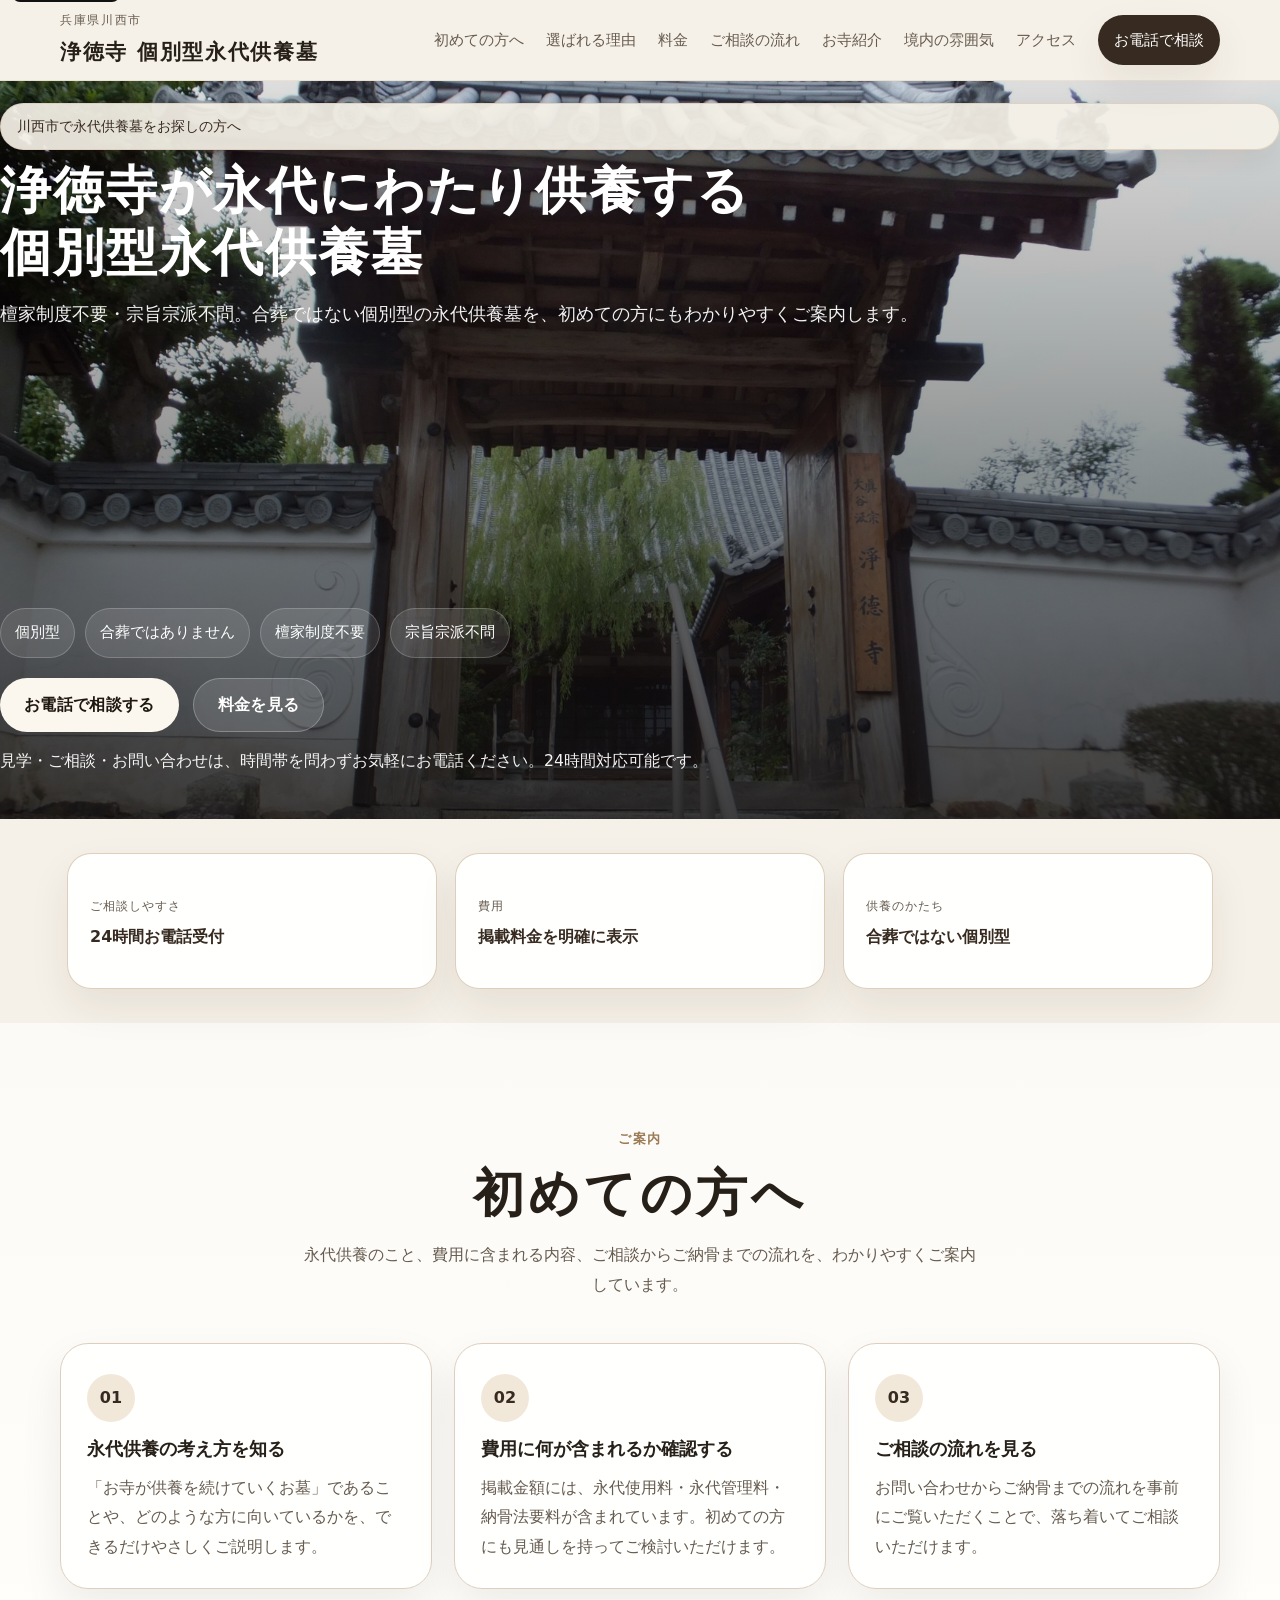
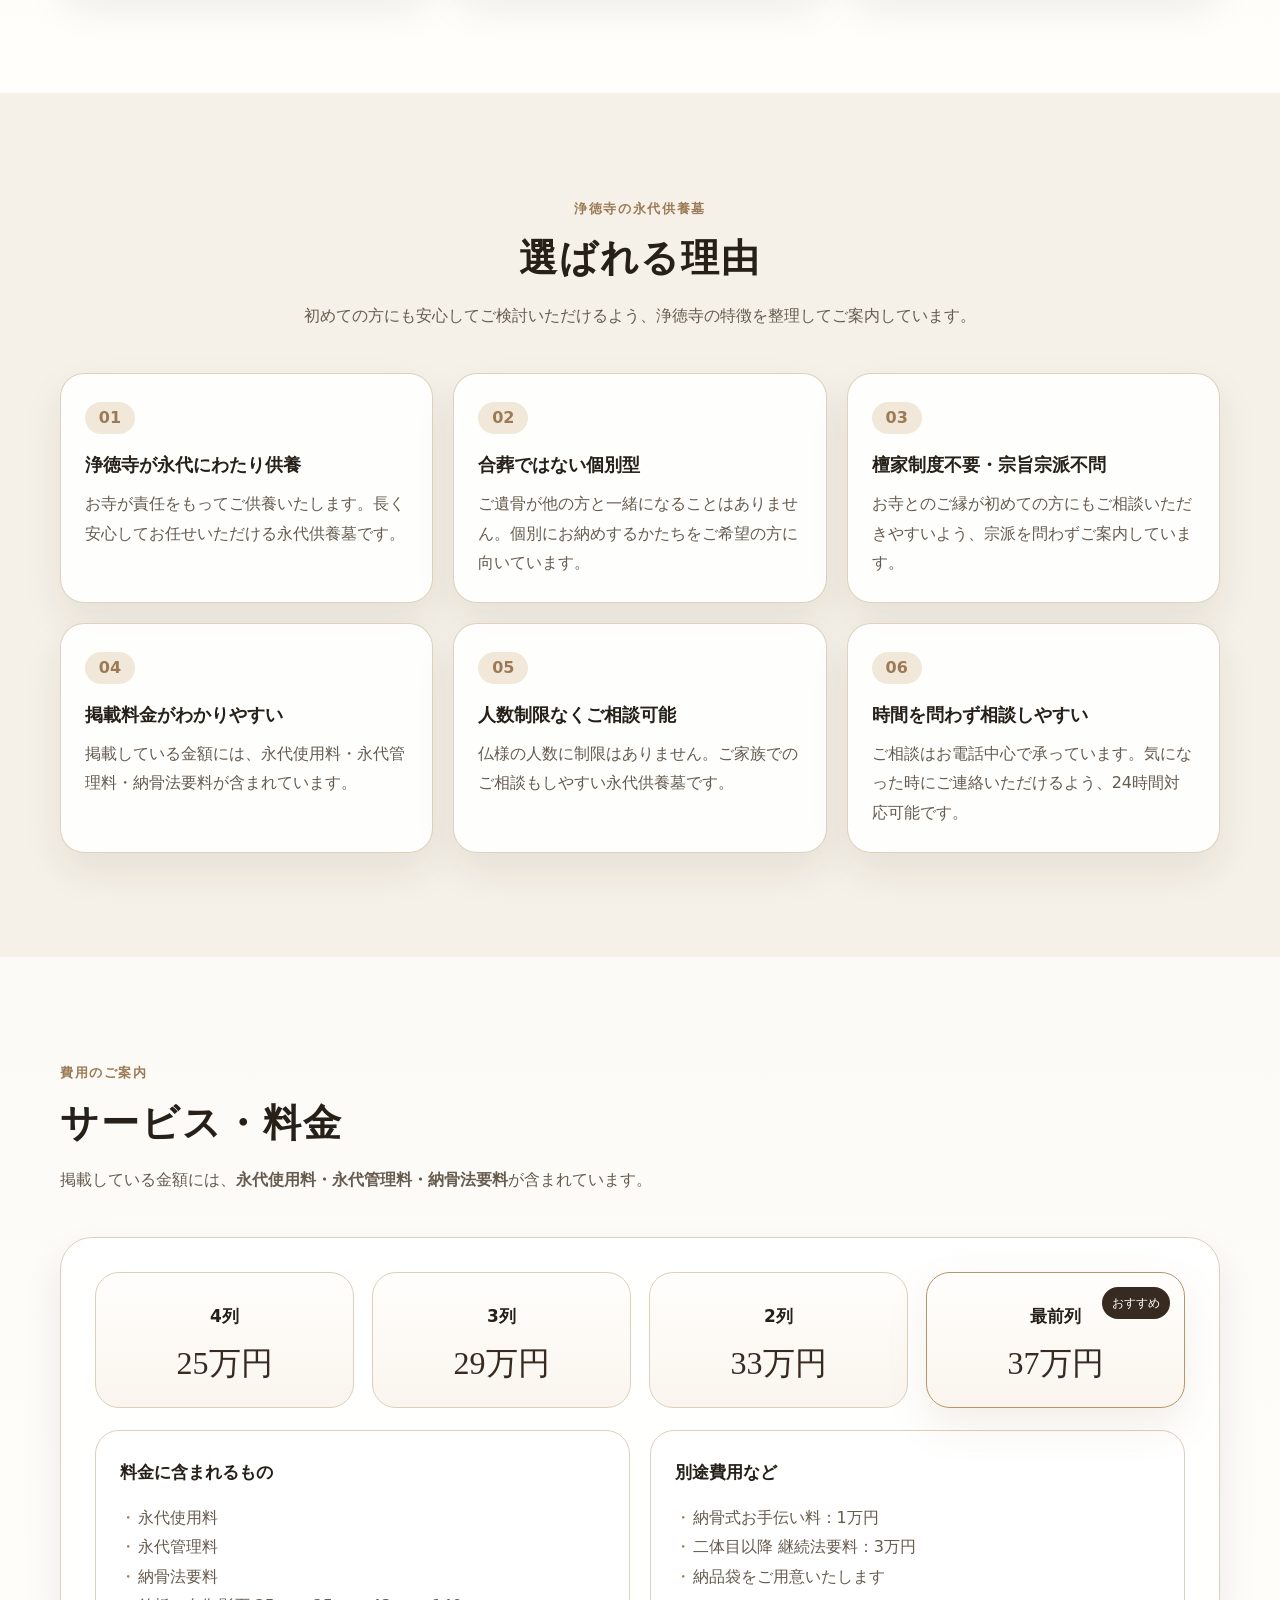
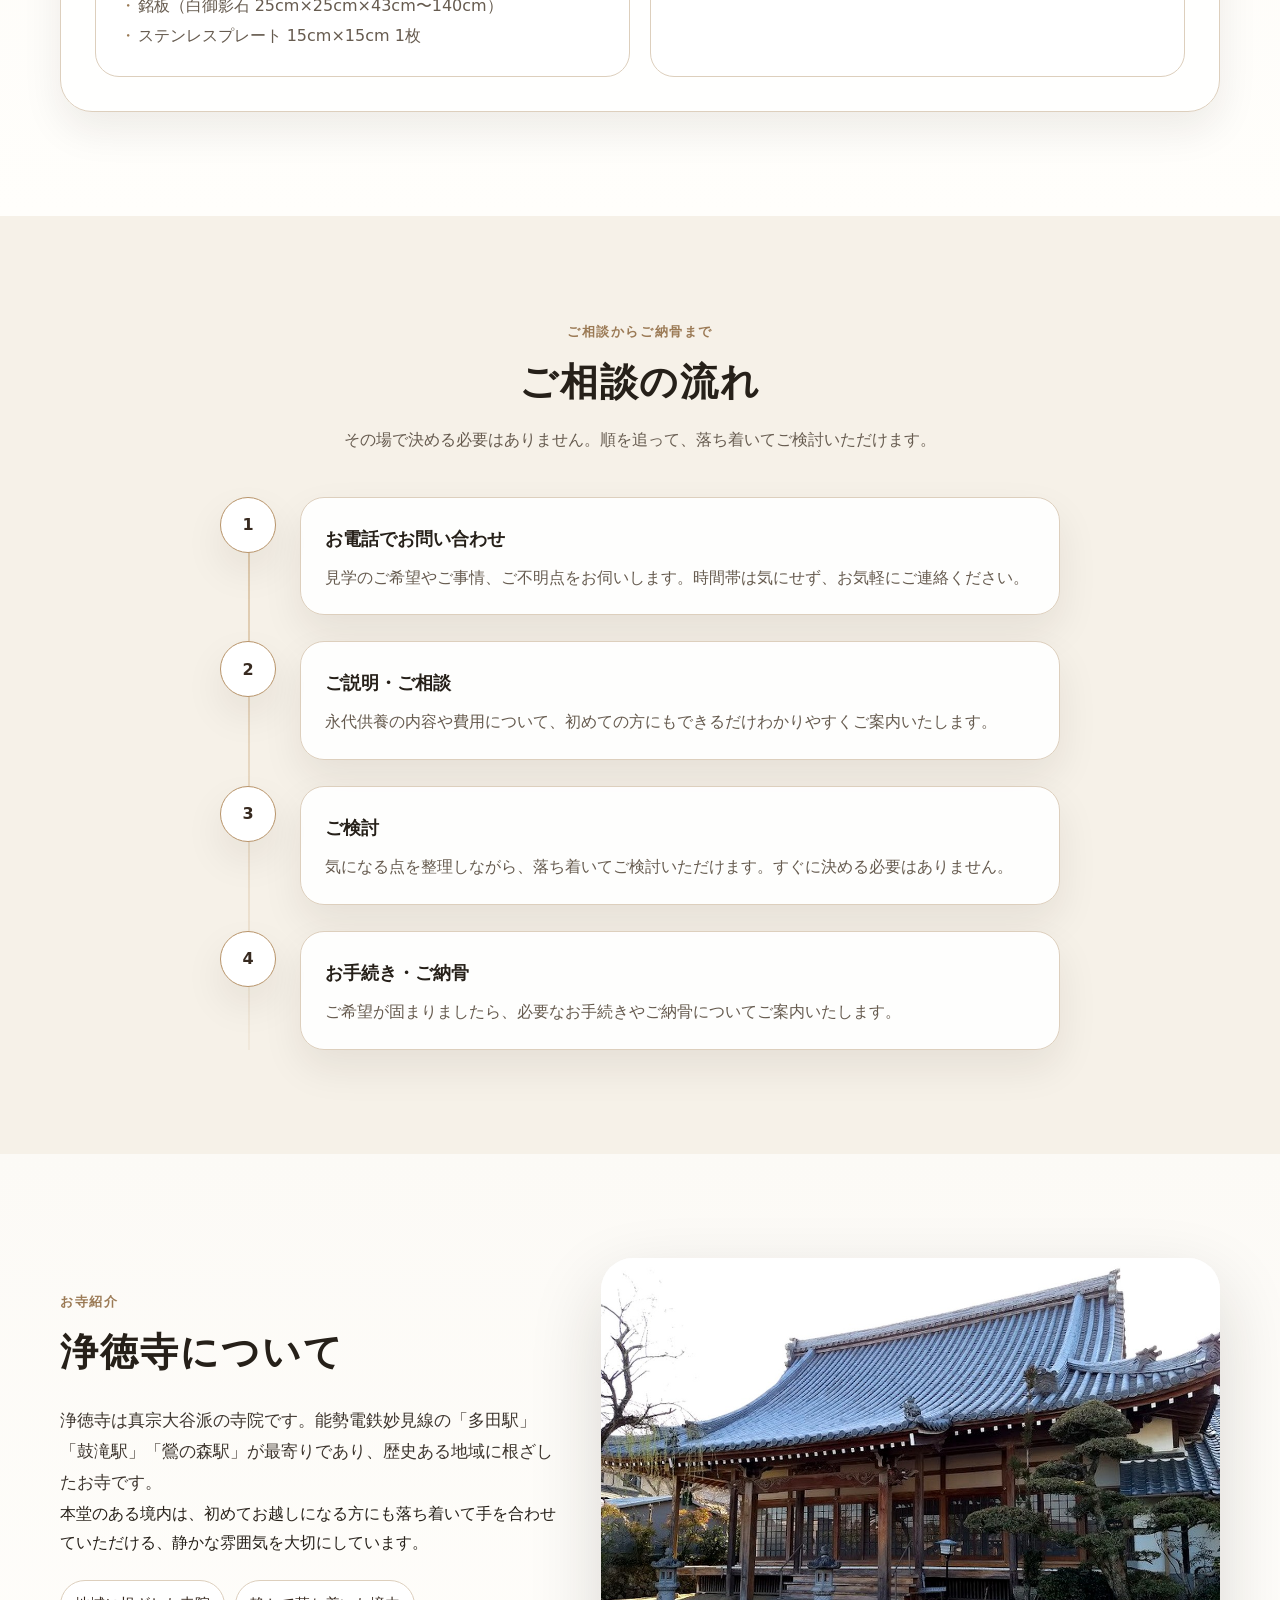
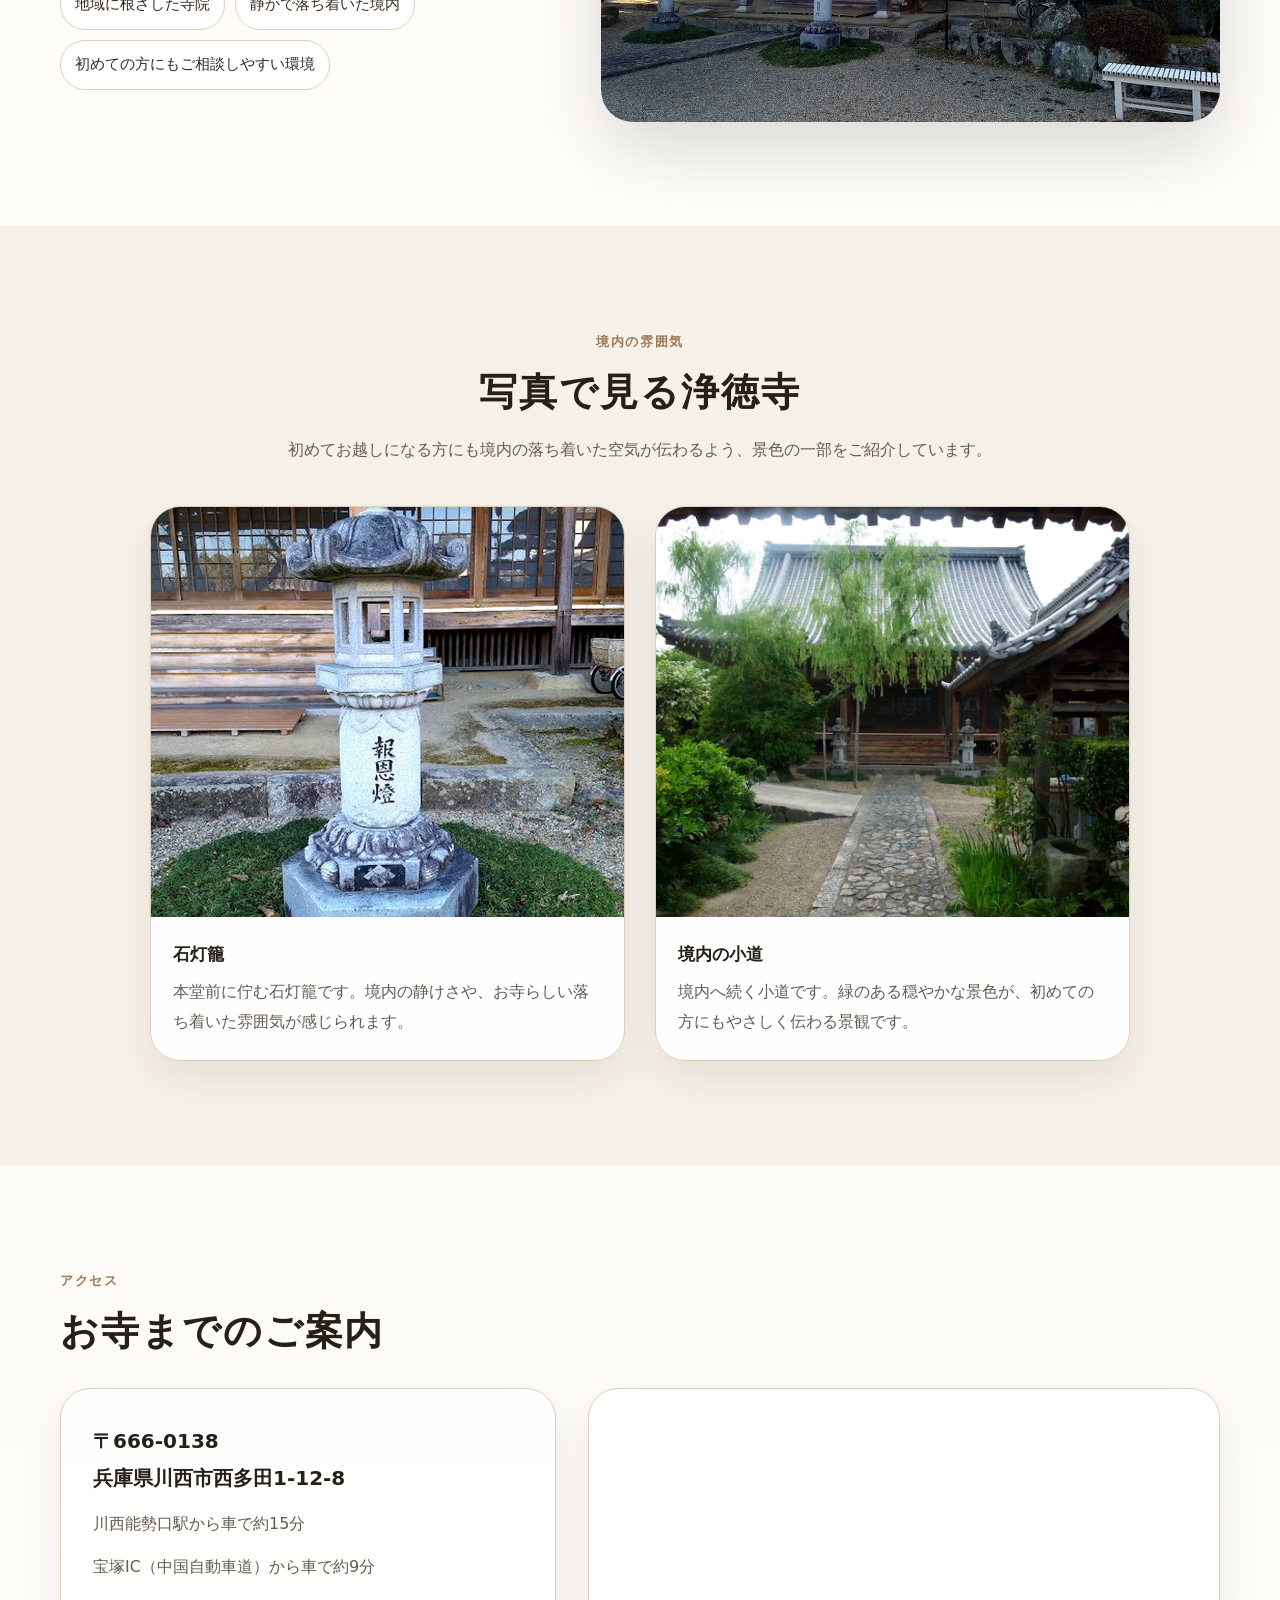
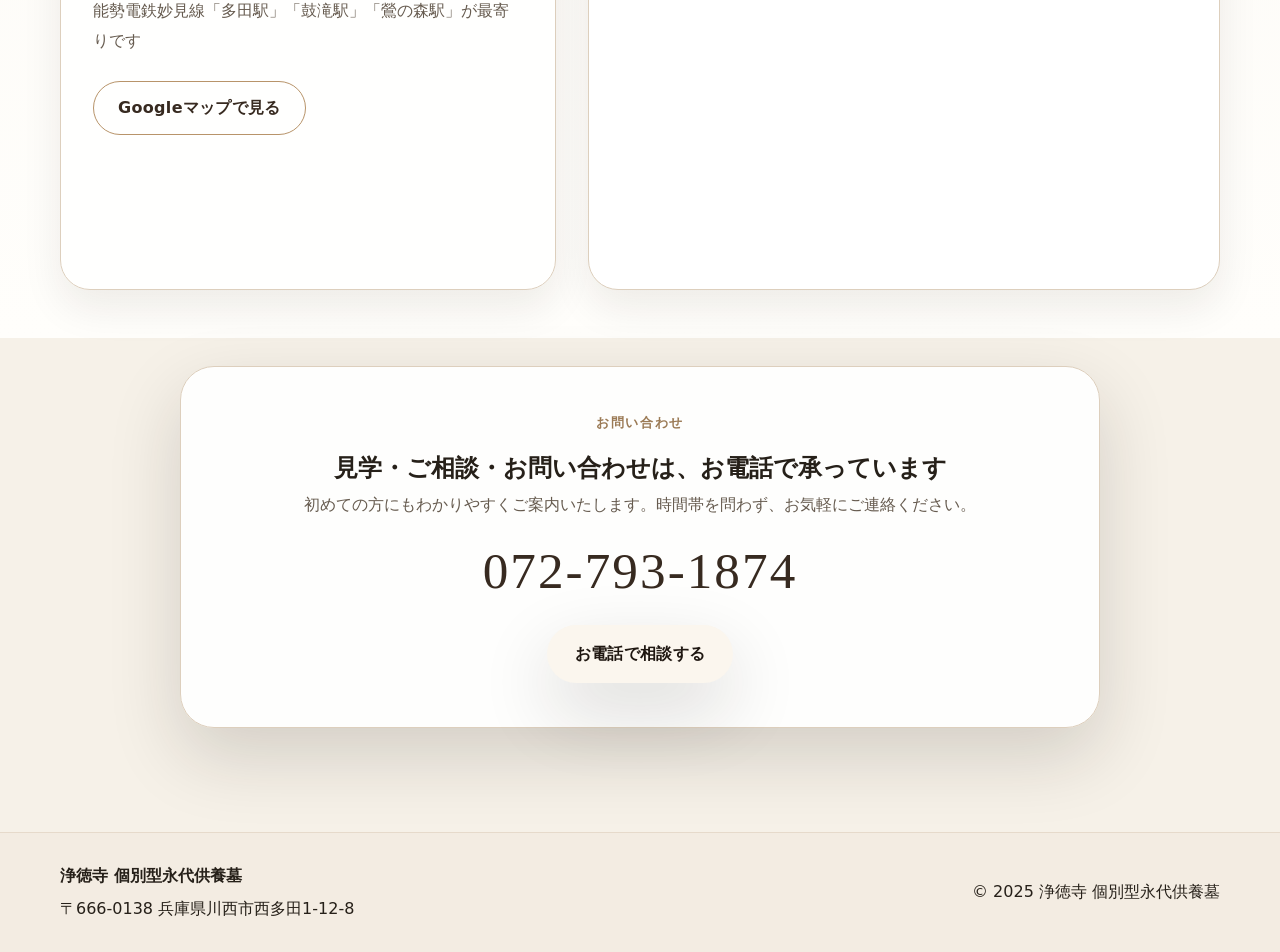
==== index.html @ 262c3cd1 "Add files via upload" ====
<!DOCTYPE html>
<html lang="ja">
<head>
  <meta charset="utf-8">
  <meta name="viewport" content="width=device-width, initial-scale=1">
  <title>川西市の永代供養墓なら浄徳寺｜個別型・檀家制度不要・宗旨宗派不問</title>
  <meta name="description" content="兵庫県川西市の浄徳寺による個別型永代供養墓のご案内。永代使用料・永代管理料・納骨法要料込み。檀家制度不要、宗旨宗派不問。初めての方にもわかりやすく、24時間お電話でご相談いただけます。">
  <meta name="format-detection" content="telephone=no">
  <meta name="theme-color" content="#f6f1e8">
  <meta property="og:type" content="website">
  <meta property="og:title" content="川西市の永代供養墓なら浄徳寺">
  <meta property="og:description" content="個別型・檀家制度不要・宗旨宗派不問。永代使用料・永代管理料・納骨法要料込み。初めての方にもわかりやすくご案内いたします。">
  <meta property="og:image" content="images/ogp.jpg">
  <meta property="og:locale" content="ja_JP">
  <meta name="twitter:card" content="summary_large_image">
  <link rel="icon" href="favicon.svg" type="image/svg+xml">
  <link rel="stylesheet" href="styles.css">
  <script type="application/ld+json">
  {
    "@context":"https://schema.org",
    "@type":"PlaceOfWorship",
    "name":"浄徳寺",
    "telephone":"072-793-1874",
    "address":{
      "@type":"PostalAddress",
      "postalCode":"666-0138",
      "addressRegion":"兵庫県",
      "addressLocality":"川西市",
      "streetAddress":"西多田1-12-8"
    },
    "image":"images/hero-entrance.jpg"
  }
  </script>
</head>
<body>
  <a class="skip-link" href="#main">本文へ移動</a>

  <header class="site-header" id="top">
    <div class="container header-inner">
      <a class="brand" href="#top" aria-label="浄徳寺 トップへ">
        <span class="brand-kicker">兵庫県川西市</span>
        <span class="brand-name">浄徳寺 個別型永代供養墓</span>
      </a>

      <button class="menu-toggle" type="button" aria-expanded="false" aria-controls="global-nav" aria-label="メニューを開く">
        <span></span><span></span><span></span>
      </button>

      <nav class="global-nav" id="global-nav" aria-label="サイト内メニュー">
        <a href="#guide">初めての方へ</a>
        <a href="#reasons">選ばれる理由</a>
        <a href="#pricing">料金</a>
        <a href="#flow">ご相談の流れ</a>
        <a href="#temple">お寺紹介</a>
        <a href="#gallery">境内の雰囲気</a>
        <a href="#access">アクセス</a>
        <a class="nav-call" href="tel:0727931874">お電話で相談</a>
      </nav>
    </div>
  </header>

  <main id="main">
    <section class="hero">
      <div class="hero-media" aria-hidden="true"></div>
      <div class="hero-overlay"></div>
      <div class="container hero-content">
        <p class="eyebrow">川西市で永代供養墓をお探しの方へ</p>
        <h1><span class="hero-title-top">浄徳寺が永代にわたり供養する</span><span class="hero-title-bottom">個別型永代供養墓</span></h1>
        <p class="hero-lead">檀家制度不要・宗旨宗派不問。合葬ではない個別型の永代供養墓を、初めての方にもわかりやすくご案内します。</p>

        <div class="hero-lower">
          <ul class="hero-points" aria-label="浄徳寺の特徴">
          <li>個別型</li>
          <li>合葬ではありません</li>
          <li>檀家制度不要</li>
          <li>宗旨宗派不問</li>
        </ul>

        <div class="hero-actions">
          <a class="btn btn-primary" href="tel:0727931874">お電話で相談する</a>
          <a class="btn btn-secondary" href="#pricing">料金を見る</a>
        </div>

        <p class="hero-note">見学・ご相談・お問い合わせは、時間帯を問わずお気軽にお電話ください。24時間対応可能です。</p>
        </div>
      </div>
    </section>

    <section class="trust-strip" aria-label="浄徳寺の特徴まとめ">
      <div class="container trust-grid">
        <article class="trust-card">
          <p class="trust-label">ご相談しやすさ</p>
          <p class="trust-value">24時間お電話受付</p>
        </article>
        <article class="trust-card">
          <p class="trust-label">費用</p>
          <p class="trust-value">掲載料金を明確に表示</p>
        </article>
        <article class="trust-card">
          <p class="trust-label">供養のかたち</p>
          <p class="trust-value">合葬ではない個別型</p>
        </article>
      </div>
    </section>

    <section class="section section-soft" id="guide">
      <div class="container">
        <div class="section-heading guide-heading">
          <p class="section-kicker">ご案内</p>
          <h2>初めての方へ</h2>
          <p>永代供養のこと、費用に含まれる内容、ご相談からご納骨までの流れを、わかりやすくご案内しています。</p>
        </div>

        <div class="guide-cards">
          <article class="guide-card">
            <span class="guide-step">01</span>
            <h3>永代供養の考え方を知る</h3>
            <p>「お寺が供養を続けていくお墓」であることや、どのような方に向いているかを、できるだけやさしくご説明します。</p>
          </article>
          <article class="guide-card">
            <span class="guide-step">02</span>
            <h3>費用に何が含まれるか確認する</h3>
            <p>掲載金額には、永代使用料・永代管理料・納骨法要料が含まれています。初めての方にも見通しを持ってご検討いただけます。</p>
          </article>
          <article class="guide-card">
            <span class="guide-step">03</span>
            <h3>ご相談の流れを見る</h3>
            <p>お問い合わせからご納骨までの流れを事前にご覧いただくことで、落ち着いてご相談いただけます。</p>
          </article>
        </div>
      </div>
    </section>

    <section class="section" id="reasons">
      <div class="container">
        <div class="section-heading center">
          <p class="section-kicker">浄徳寺の永代供養墓</p>
          <h2>選ばれる理由</h2>
          <p>初めての方にも安心してご検討いただけるよう、浄徳寺の特徴を整理してご案内しています。</p>
        </div>

        <div class="reasons-grid">
          <article class="reason-card">
            <div class="reason-number">01</div>
            <h3>浄徳寺が永代にわたり供養</h3>
            <p>お寺が責任をもってご供養いたします。長く安心してお任せいただける永代供養墓です。</p>
          </article>
          <article class="reason-card">
            <div class="reason-number">02</div>
            <h3>合葬ではない個別型</h3>
            <p>ご遺骨が他の方と一緒になることはありません。個別にお納めするかたちをご希望の方に向いています。</p>
          </article>
          <article class="reason-card">
            <div class="reason-number">03</div>
            <h3>檀家制度不要・宗旨宗派不問</h3>
            <p>お寺とのご縁が初めての方にもご相談いただきやすいよう、宗派を問わずご案内しています。</p>
          </article>
          <article class="reason-card">
            <div class="reason-number">04</div>
            <h3>掲載料金がわかりやすい</h3>
            <p>掲載している金額には、永代使用料・永代管理料・納骨法要料が含まれています。</p>
          </article>
          <article class="reason-card">
            <div class="reason-number">05</div>
            <h3>人数制限なくご相談可能</h3>
            <p>仏様の人数に制限はありません。ご家族でのご相談もしやすい永代供養墓です。</p>
          </article>
          <article class="reason-card">
            <div class="reason-number">06</div>
            <h3>時間を問わず相談しやすい</h3>
            <p>ご相談はお電話中心で承っています。気になった時にご連絡いただけるよう、24時間対応可能です。</p>
          </article>
        </div>
      </div>
    </section>

    <section class="section section-soft" id="pricing">
      <div class="container">
        <div class="section-heading">
          <p class="section-kicker">費用のご案内</p>
          <h2>サービス・料金</h2>
          <p>掲載している金額には、<strong>永代使用料・永代管理料・納骨法要料</strong>が含まれています。</p>
        </div>

        <div class="pricing-shell">
          <div class="pricing-grid">
            <article class="price-card">
              <h3>4列</h3>
              <p class="price">25万円</p>
            </article>
            <article class="price-card">
              <h3>3列</h3>
              <p class="price">29万円</p>
            </article>
            <article class="price-card">
              <h3>2列</h3>
              <p class="price">33万円</p>
            </article>
            <article class="price-card price-card-featured">
              <span class="price-badge">おすすめ</span>
              <h3>最前列</h3>
              <p class="price">37万円</p>
            </article>
          </div>

          <div class="pricing-meta">
            <div class="pricing-box">
              <h3>料金に含まれるもの</h3>
              <ul class="plain-list">
                <li>永代使用料</li>
                <li>永代管理料</li>
                <li>納骨法要料</li>
                <li>銘板（白御影石 25cm×25cm×43cm〜140cm）</li>
                <li>ステンレスプレート 15cm×15cm 1枚</li>
              </ul>
            </div>
            <div class="pricing-box">
              <h3>別途費用など</h3>
              <ul class="plain-list">
                <li>納骨式お手伝い料：1万円</li>
                <li>二体目以降 継続法要料：3万円</li>
                <li>納品袋をご用意いたします</li>
              </ul>
            </div>
          </div>
        </div>
      </div>
    </section>

    <section class="section" id="flow">
      <div class="container">
        <div class="section-heading center">
          <p class="section-kicker">ご相談からご納骨まで</p>
          <h2>ご相談の流れ</h2>
          <p>その場で決める必要はありません。順を追って、落ち着いてご検討いただけます。</p>
        </div>

        <ol class="flow-timeline">
          <li class="flow-item">
            <div class="flow-dot">1</div>
            <div class="flow-card">
              <h3>お電話でお問い合わせ</h3>
              <p>見学のご希望やご事情、ご不明点をお伺いします。時間帯は気にせず、お気軽にご連絡ください。</p>
            </div>
          </li>
          <li class="flow-item">
            <div class="flow-dot">2</div>
            <div class="flow-card">
              <h3>ご説明・ご相談</h3>
              <p>永代供養の内容や費用について、初めての方にもできるだけわかりやすくご案内いたします。</p>
            </div>
          </li>
          <li class="flow-item">
            <div class="flow-dot">3</div>
            <div class="flow-card">
              <h3>ご検討</h3>
              <p>気になる点を整理しながら、落ち着いてご検討いただけます。すぐに決める必要はありません。</p>
            </div>
          </li>
          <li class="flow-item">
            <div class="flow-dot">4</div>
            <div class="flow-card">
              <h3>お手続き・ご納骨</h3>
              <p>ご希望が固まりましたら、必要なお手続きやご納骨についてご案内いたします。</p>
            </div>
          </li>
        </ol>
      </div>
    </section>

    <section class="section section-soft temple-section" id="temple">
      <div class="container temple-grid">
        <div class="temple-copy">
          <div class="section-heading temple-heading">
            <p class="section-kicker">お寺紹介</p>
            <h2>浄徳寺について</h2>
          </div>
          <p class="body-large">
            浄徳寺は真宗大谷派の寺院です。能勢電鉄妙見線の「多田駅」「鼓滝駅」「鶯の森駅」が最寄りであり、歴史ある地域に根ざしたお寺です。
          </p>
          <p>
            本堂のある境内は、初めてお越しになる方にも落ち着いて手を合わせていただける、静かな雰囲気を大切にしています。
          </p>
          <div class="temple-mini-points">
            <div>地域に根ざした寺院</div>
            <div>静かで落ち着いた境内</div>
            <div>初めての方にもご相談しやすい環境</div>
          </div>
        </div>
        <figure class="temple-photo">
          <img src="images/temple-mainhall.jpg" alt="浄徳寺の本堂">
        </figure>
      </div>
    </section>

    <section class="section" id="gallery">
      <div class="container">
        <div class="section-heading center gallery-heading">
          <p class="section-kicker">境内の雰囲気</p>
          <h2>写真で見る浄徳寺</h2>
          <p>初めてお越しになる方にも境内の落ち着いた空気が伝わるよう、景色の一部をご紹介しています。</p>
        </div>

        <div class="gallery-grid gallery-centered">
          <figure class="gallery-item">
            <img src="images/gallery-lantern.jpg" alt="浄徳寺の石灯籠">
            <figcaption>
              <strong>石灯籠</strong>
              <span>本堂前に佇む石灯籠です。境内の静けさや、お寺らしい落ち着いた雰囲気が感じられます。</span>
            </figcaption>
          </figure>

          <figure class="gallery-item">
            <img src="images/gallery-garden.jpg" alt="浄徳寺の境内へ続く小道">
            <figcaption>
              <strong>境内の小道</strong>
              <span>境内へ続く小道です。緑のある穏やかな景色が、初めての方にもやさしく伝わる景観です。</span>
            </figcaption>
          </figure>
        </div>
      </div>
    </section>

    <section class="section section-soft access-section" id="access">
      <div class="container">
        <div class="section-heading access-heading">
          <p class="section-kicker">アクセス</p>
          <h2>お寺までのご案内</h2>
        </div>

        <div class="access-shell">
          <div class="access-copy">
            <p class="address">〒666-0138<br>兵庫県川西市西多田1-12-8</p>
            <ul class="plain-list access-list">
              <li>川西能勢口駅から車で約15分</li>
              <li>宝塚IC（中国自動車道）から車で約9分</li>
              <li>能勢電鉄妙見線「多田駅」「鼓滝駅」「鶯の森駅」が最寄りです</li>
            </ul>
            <div class="access-actions">
              <a class="btn btn-outline" href="https://maps.app.goo.gl/2CKfLxkK2UYbUCqq8" target="_blank" rel="noopener noreferrer">Googleマップで見る</a>
            </div>
          </div>

          <div class="map-card map-large">
            <iframe
              title="浄徳寺の地図"
              src="https://www.google.com/maps?q=%E5%85%B5%E5%BA%AB%E7%9C%8C%E5%B7%9D%E8%A5%BF%E5%B8%82%E8%A5%BF%E5%A4%9A%E7%94%B01-12-8&z=16&output=embed"
              loading="lazy"
              referrerpolicy="no-referrer-when-downgrade"></iframe>
          </div>
        </div>
      </div>
    </section>

    <section class="section contact-section" id="contact">
      <div class="container">
        <div class="contact-panel">
          <p class="section-kicker">お問い合わせ</p>
          <h2>見学・ご相談・お問い合わせは、お電話で承っています</h2>
          <p class="contact-copy">初めての方にもわかりやすくご案内いたします。時間帯を問わず、お気軽にご連絡ください。</p>
          <p class="tel-display">072-793-1874</p>
          <a class="btn btn-primary btn-large" href="tel:0727931874">お電話で相談する</a>
        </div>
      </div>
    </section>
  </main>

  <footer class="site-footer">
    <div class="container footer-inner">
      <div>
        <p class="footer-title">浄徳寺 個別型永代供養墓</p>
        <p>〒666-0138 兵庫県川西市西多田1-12-8</p>
      </div>
      <p>© 2025 浄徳寺 個別型永代供養墓</p>
    </div>
  </footer>

  <a class="mobile-call" href="tel:0727931874" aria-label="浄徳寺に電話する">お電話で相談する</a>

  <script src="script.js"></script>
</body>
</html>
---- styles.css ----
:root{
  --bg:#f6f1e8;
  --bg-soft:#fcfaf6;
  --surface:#ffffff;
  --surface-soft:#f2e8da;
  --text:#262019;
  --text-soft:#665b4f;
  --line:#ddcfbd;
  --line-strong:#b8946a;
  --brand:#372a20;
  --brand-deep:#1f1712;
  --accent:#9b7a55;
  --accent-soft:#dcc5a6;
  --shadow:0 18px 40px rgba(34,24,17,.08);
  --shadow-lg:0 28px 72px rgba(34,24,17,.16);
  --radius:30px;
  --radius-md:22px;
  --radius-sm:16px;
  --container:min(1160px, calc(100vw - 32px));
}

*{box-sizing:border-box}
html{scroll-behavior:smooth}
body{
  margin:0;
  font-family:"Hiragino Sans","Yu Gothic","Noto Sans JP",system-ui,-apple-system,BlinkMacSystemFont,sans-serif;
  color:var(--text);
  background:var(--bg);
  line-height:1.85;
  text-rendering:optimizeLegibility;
}
img{display:block;max-width:100%}
iframe{display:block;width:100%;border:0}
a{color:inherit;text-decoration:none}
p,h1,h2,h3,ul,ol,figure{margin:0}
ul,ol{padding:0}
.container{width:var(--container);margin-inline:auto}
.section{padding:104px 0}
.section-soft{background:linear-gradient(180deg, var(--bg-soft), #fffefb)}
.center{text-align:center}
.body-large{font-size:1.06rem;color:#3d352e}
.plain-list{list-style:none;padding:0;margin:0}

.skip-link{
  position:absolute;
  left:12px;
  top:-48px;
  z-index:2000;
  background:#111;color:#fff;
  padding:10px 14px;border-radius:8px;
}
.skip-link:focus{top:12px}

.site-header{
  position:sticky;
  top:0;
  z-index:1000;
  backdrop-filter:blur(14px);
  background:rgba(246,241,232,.84);
  border-bottom:1px solid rgba(184,157,121,.2);
}
.header-inner{
  min-height:80px;
  display:flex;
  align-items:center;
  justify-content:space-between;
  gap:24px;
}
.brand{display:flex;flex-direction:column;gap:2px}
.brand-kicker{
  font-size:.75rem;
  letter-spacing:.14em;
  color:var(--text-soft);
}
.brand-name{
  font-size:1.3rem;
  font-weight:700;
  letter-spacing:.08em;
}
.global-nav{
  display:flex;
  align-items:center;
  gap:22px;
  color:var(--text-soft);
  font-size:.96rem;
}
.global-nav a:hover{color:var(--brand)}
.nav-call{
  padding:11px 16px;
  border-radius:999px;
  background:var(--brand);
  color:#fff !important;
  box-shadow:var(--shadow);
}
.menu-toggle{
  display:none;
  width:48px;height:48px;
  border:1px solid var(--line);
  border-radius:12px;
  background:#fff;
  align-items:center;justify-content:center;
  flex-direction:column;
  gap:5px;cursor:pointer;
}
.menu-toggle span{
  width:18px;height:2px;border-radius:999px;background:var(--brand);
}

.hero{
  position:relative;
  min-height:clamp(680px, 82vh, 920px);
  display:flex;
  align-items:flex-start;
  overflow:hidden;
  color:#fff;
}
.hero-media{
  position:absolute;inset:0;
  background-image:url('images/hero-entrance.jpg');
  background-size:cover;
  background-position:center center;
  transform:scale(1.03);
}
.hero-overlay{
  position:absolute;inset:0;
  background:linear-gradient(180deg, rgba(18,16,15,.14) 0%, rgba(16,14,14,.34) 35%, rgba(16,14,14,.76) 100%);
}
.hero-content{
  position:relative;
  z-index:1;
  width:100%;
  min-height:clamp(680px, 82vh, 920px);
  display:flex;
  flex-direction:column;
  justify-content:flex-start;
  padding-top:22px;
  padding-bottom:44px;
}
.eyebrow{
  display:inline-flex;
  align-items:center;
  gap:10px;
  padding:9px 16px;
  margin-bottom:12px;
  border:1px solid rgba(221,207,189,.9);
  border-radius:999px;
  background:rgba(246,241,232,.92);
  color:var(--brand);
  box-shadow:0 10px 24px rgba(34,24,17,.08);
  font-size:.9rem;
}
.hero h1{
  max-width:none;
  font-family:"Hiragino Mincho ProN","Yu Mincho",serif;
  font-size:clamp(2.05rem, 4vw, 3.85rem);
  line-height:1.14;
  letter-spacing:.04em;
}
.hero-title-top,
.hero-title-bottom{
  display:block;
  font-size:1em;
  line-height:1.14;
}
.hero-title-top{
  white-space:nowrap;
  margin-top:0;
}
.hero-title-bottom{
  margin-top:.08em;
}
.hero-lead{
  max-width:none;
  margin-top:16px;
  font-size:clamp(.98rem, 1.55vw, 1.1rem);
  color:rgba(255,255,255,.94);
}
.hero-lower{
  margin-top:auto;
}
.hero-points{
  display:flex;
  flex-wrap:wrap;
  gap:10px;
  list-style:none;
  margin-top:0;
}
.hero-points li{
  padding:10px 14px;
  border:1px solid rgba(255,255,255,.2);
  border-radius:999px;
  background:rgba(255,255,255,.1);
  font-size:.94rem;
}
.hero-actions{
  display:flex;
  flex-wrap:wrap;
  gap:14px;
  margin-top:20px;
}
.btn{
  display:inline-flex;
  align-items:center;
  justify-content:center;
  min-height:54px;
  padding:0 24px;
  border-radius:999px;
  font-weight:700;
  letter-spacing:.02em;
  transition:transform .2s ease, box-shadow .2s ease, background .2s ease, border-color .2s ease;
}
.btn:hover{transform:translateY(-1px)}
.btn-primary{
  background:#fbf6ee;
  color:#1f1711;
  box-shadow:var(--shadow-lg);
}
.btn-secondary{
  background:rgba(255,255,255,.12);
  border:1px solid rgba(255,255,255,.26);
  color:#fff;
}
.btn-outline{
  background:transparent;
  color:var(--brand);
  border:1px solid var(--line-strong);
}
.btn-large{min-height:58px;padding-inline:28px}
.hero-note{
  margin-top:14px;
  font-size:.98rem;
  color:rgba(255,255,255,.95);
}

.trust-strip{
  position:relative;
  z-index:2;
  padding:34px 0 34px;
  background:var(--bg);
}
.trust-grid{
  display:grid;
  grid-template-columns:repeat(3, minmax(240px, 370px));
  justify-content:center;
  gap:18px;
  align-items:stretch;
}
.trust-card{
  padding:16px 22px 15px;
  background:rgba(255,255,255,.96);
  border:1px solid rgba(219,205,185,.94);
  border-radius:24px;
  box-shadow:var(--shadow);
  min-height:136px;
  width:100%;
  display:flex;
  flex-direction:column;
  justify-content:center;
}
.trust-label{
  font-size:.78rem;
  letter-spacing:.08em;
  color:var(--text-soft);
}
.trust-value{
  margin-top:8px;
  font-size:clamp(1rem, 1.12vw, 1.12rem);
  line-height:1.5;
  font-weight:700;
  color:var(--brand);
}

.section-heading{margin-bottom:42px}
.section-heading p:last-child{color:var(--text-soft)}
.section-kicker{
  margin-bottom:10px;
  color:var(--accent);
  font-size:.84rem;
  font-weight:700;
  letter-spacing:.12em;
}
.section-heading h2{
  font-family:"Hiragino Mincho ProN","Yu Mincho",serif;
  font-size:clamp(1.9rem, 3vw, 3rem);
  line-height:1.45;
  letter-spacing:.05em;
  margin-bottom:14px;
}
.guide-heading h2{
  font-size:clamp(2rem, 4vw, 3.35rem);
  line-height:1.25;
  letter-spacing:.08em;
}
.guide-heading p:last-child{
  max-width:680px;
  margin-inline:auto;
  line-height:1.9;
}
.guide-heading{
  max-width:760px;
  margin-inline:auto;
  text-align:center;
}
.guide-cards{
  display:grid;
  grid-template-columns:repeat(3, minmax(0,1fr));
  gap:22px;
}
.guide-card{
  position:relative;
  padding:30px 26px 26px;
  background:rgba(255,255,255,.88);
  border:1px solid var(--line);
  border-radius:28px;
  box-shadow:var(--shadow);
}
.guide-step{
  display:inline-flex;
  align-items:center;
  justify-content:center;
  width:48px;height:48px;
  margin-bottom:12px;
  border-radius:50%;
  background:var(--surface-soft);
  color:var(--brand);
  font-weight:800;
}
.guide-card h3{
  font-size:1.14rem;
  line-height:1.6;
  margin-bottom:10px;
}
.guide-card p{color:var(--text-soft)}

.reasons-grid{
  display:grid;
  grid-template-columns:repeat(3, minmax(0,1fr));
  gap:20px;
}
.reason-card{
  padding:28px 24px 24px;
  border-radius:24px;
  background:rgba(255,255,255,.9);
  border:1px solid rgba(219,205,185,.9);
  box-shadow:var(--shadow);
}
.reason-number{
  display:inline-flex;
  align-items:center;
  justify-content:center;
  min-width:50px;
  height:32px;
  padding:0 12px;
  border-radius:999px;
  background:var(--surface-soft);
  color:var(--accent);
  font-weight:800;
  margin-bottom:16px;
}
.reason-card h3{
  font-size:1.14rem;
  line-height:1.6;
  margin-bottom:10px;
}
.reason-card p{color:var(--text-soft)}

.pricing-shell{
  padding:34px;
  background:rgba(255,255,255,.88);
  border:1px solid var(--line);
  border-radius:32px;
  box-shadow:var(--shadow);
}
.pricing-grid{
  display:grid;
  grid-template-columns:repeat(4, minmax(0,1fr));
  gap:18px;
}
.price-card{
  position:relative;
  padding:28px 22px 24px;
  background:linear-gradient(180deg, #fffefc, #faf5ee);
  border:1px solid var(--line);
  border-radius:24px;
  text-align:center;
}
.price-card h3{
  font-size:1.06rem;
  margin-bottom:12px;
}
.price{
  font-family:"Hiragino Mincho ProN","Yu Mincho",serif;
  font-size:2rem;
  line-height:1.2;
  color:var(--brand);
}
.price-card-featured{
  border-color:var(--line-strong);
  box-shadow:0 18px 40px rgba(155,122,85,.12);
}
.price-badge{
  position:absolute;
  top:14px;
  right:14px;
  padding:5px 10px;
  border-radius:999px;
  background:var(--brand);
  color:#fff;
  font-size:.75rem;
}
.pricing-meta{
  display:grid;
  grid-template-columns:repeat(2, minmax(0,1fr));
  gap:20px;
  margin-top:22px;
}
.pricing-box{
  padding:26px 24px;
  background:#fff;
  border:1px solid var(--line);
  border-radius:24px;
}
.pricing-box h3{
  margin-bottom:14px;
  font-size:1.08rem;
}
.pricing-box li{
  position:relative;
  padding-left:1.1em;
  color:var(--text-soft);
}
.pricing-box li::before{
  content:"・";
  position:absolute;
  left:0; top:0;
  color:var(--accent);
}

.flow-timeline{
  position:relative;
  list-style:none;
  max-width:840px;
  margin:0 auto;
}
.flow-timeline::before{
  content:"";
  position:absolute;
  left:28px;
  top:0;
  bottom:0;
  width:2px;
  background:linear-gradient(180deg, var(--accent-soft), rgba(220,197,166,.2));
}
.flow-item{
  position:relative;
  display:grid;
  grid-template-columns:56px 1fr;
  gap:24px;
  align-items:flex-start;
}
.flow-item + .flow-item{margin-top:26px}
.flow-dot{
  position:relative;
  z-index:1;
  width:56px;height:56px;
  display:flex;
  align-items:center;
  justify-content:center;
  border-radius:50%;
  background:#fff;
  border:1px solid var(--line-strong);
  color:var(--brand);
  font-weight:800;
  box-shadow:var(--shadow);
}
.flow-card{
  padding:24px 24px 22px;
  background:rgba(255,255,255,.92);
  border:1px solid var(--line);
  border-radius:24px;
  box-shadow:var(--shadow);
}
.flow-card h3{
  font-size:1.12rem;
  margin-bottom:8px;
}
.flow-card p{color:var(--text-soft)}

.temple-grid{
  display:grid;
  grid-template-columns:.9fr 1.1fr;
  gap:34px;
  align-items:center;
}
.temple-photo{
  overflow:hidden;
  border-radius:32px;
  box-shadow:var(--shadow-lg);
  background:#fff;
}
.temple-photo img{
  width:100%;
  height:100%;
  aspect-ratio:4/3;
  object-fit:cover;
}
.temple-copy .section-heading{margin-bottom:24px}
.temple-mini-points{
  display:flex;
  flex-wrap:wrap;
  gap:10px;
  margin-top:22px;
}
.temple-mini-points div{
  padding:10px 14px;
  background:#fff;
  border:1px solid var(--line);
  border-radius:999px;
  color:var(--brand);
  font-size:.94rem;
}

.gallery-heading{
  max-width:760px;
  margin-inline:auto;
}
.gallery-grid{
  display:grid;
  gap:30px;
}
.gallery-centered{
  max-width:980px;
  margin-inline:auto;
  grid-template-columns:repeat(2, minmax(0,1fr));
}
.gallery-item{
  overflow:hidden;
  background:rgba(255,255,255,.94);
  border:1px solid var(--line);
  border-radius:30px;
  box-shadow:var(--shadow);
}
.gallery-item img{
  width:100%;
  height:410px;
  object-fit:cover;
}
.gallery-item figcaption{
  padding:22px 22px 24px;
}
.gallery-item strong{
  display:block;
  font-size:1.08rem;
  margin-bottom:6px;
}
.gallery-item span{
  color:var(--text-soft);
}

.access-section{padding-bottom:48px}
.access-heading{margin-bottom:28px}
.access-shell{
  display:grid;
  grid-template-columns:minmax(320px, .88fr) minmax(420px, 1.12fr);
  gap:32px;
  align-items:stretch;
}
.access-copy{
  padding:34px 32px;
  background:rgba(255,255,255,.88);
  border:1px solid var(--line);
  border-radius:30px;
  box-shadow:var(--shadow);
}
.address{
  font-size:1.25rem;
  font-weight:700;
  line-height:1.85;
  margin-bottom:12px;
}
.access-list{
  display:grid;
  gap:14px;
  color:var(--text-soft);
  font-size:1rem;
}
.access-actions{margin-top:26px}
.map-card{
  overflow:hidden;
  border-radius:30px;
  border:1px solid var(--line);
  box-shadow:var(--shadow);
  background:#fff;
}
.map-large{
  min-height:500px;
}
.map-large iframe{
  width:100%;
  min-height:500px;
  height:100%;
}

.contact-section{
  padding-top:28px;
  padding-bottom:104px;
}
.contact-panel{
  max-width:920px;
  margin:0 auto;
  padding:44px 40px;
  background:rgba(255,255,255,.92);
  border:1px solid var(--line);
  border-radius:34px;
  box-shadow:var(--shadow-lg);
  text-align:center;
}
.contact-copy{
  max-width:42rem;
  margin:0 auto;
  color:var(--text-soft);
}
.tel-display{
  font-family:"Hiragino Mincho ProN","Yu Mincho",serif;
  font-size:clamp(2.2rem, 4vw, 3.2rem);
  line-height:1.15;
  letter-spacing:.04em;
  margin:22px 0 24px;
  color:var(--brand);
}

.site-footer{
  padding:28px 0 calc(28px + env(safe-area-inset-bottom));
  border-top:1px solid rgba(184,157,121,.22);
  background:#f3ece2;
}
.footer-inner{
  display:flex;
  justify-content:space-between;
  gap:24px;
  align-items:center;
}
.footer-title{
  font-weight:700;
  margin-bottom:4px;
}

.mobile-call{
  position:fixed;
  right:16px;
  bottom:16px;
  z-index:950;
  display:none;
  align-items:center;
  justify-content:center;
  min-height:52px;
  padding:0 20px;
  border-radius:999px;
  background:var(--brand);
  color:#fff;
  box-shadow:var(--shadow-lg);
}

@media (max-width: 1080px){
  .global-nav{gap:16px;font-size:.92rem}
  .guide-cards,.reasons-grid{grid-template-columns:repeat(2, minmax(0,1fr))}
  .pricing-grid{grid-template-columns:repeat(2, minmax(0,1fr))}
  .temple-grid,.access-shell{grid-template-columns:1fr}
  .map-large,.map-large iframe{min-height:420px}
}

@media (max-width: 820px){
  .section{padding:82px 0}
  .header-inner{min-height:72px}
  .brand-name{font-size:1.1rem}
  .menu-toggle{display:flex}
  .global-nav{
    position:absolute;
    top:calc(100% + 10px);
    right:16px;
    width:min(340px, calc(100vw - 32px));
    padding:16px;
    border:1px solid var(--line);
    border-radius:22px;
    background:rgba(255,255,255,.98);
    box-shadow:var(--shadow-lg);
    display:none;
    flex-direction:column;
    align-items:stretch;
    gap:6px;
  }
  .global-nav.is-open{display:flex}
  .global-nav a{
    padding:12px 14px;
    border-radius:14px;
  }
  .global-nav a:hover{background:#f8f2ea}
  .nav-call{text-align:center}
  .hero{min-height:640px}
  .hero-content{min-height:640px;padding-top:22px;padding-bottom:30px}
  .hero-title-top{font-size:.74em}
  .trust-strip{padding-top:18px}
  .trust-grid{grid-template-columns:1fr;gap:12px}
  .guide-cards,.reasons-grid,.pricing-grid,.pricing-meta,.gallery-centered{
    grid-template-columns:1fr;
  }
  .pricing-shell,.access-copy,.contact-panel{padding:24px}
  .footer-inner{flex-direction:column;align-items:flex-start}
  .gallery-item img{height:340px}
}

@media (max-width: 640px){
  :root{--container:min(100vw - 24px, 1000px)}
  .section{padding:72px 0}
  .hero h1{font-size:2rem}
  .hero-title-top{font-size:.66em}
  .hero-lead{font-size:.98rem}
  .guide-heading h2{font-size:2rem}
  .guide-heading p:last-child{font-size:.98rem}
  .hero-points li{font-size:.88rem;padding:9px 12px}
  .btn{min-height:50px;padding:0 20px}
  .guide-card,.reason-card,.flow-card,.pricing-box{padding:22px 18px}
  .flow-timeline::before{left:24px}
  .flow-item{grid-template-columns:48px 1fr;gap:18px}
  .flow-dot{width:48px;height:48px}
  .gallery-item img{height:300px}
  .map-large,.map-large iframe{min-height:320px}
  .contact-section{padding-top:16px;padding-bottom:88px}
  .mobile-call{display:inline-flex}
  body{padding-bottom:86px}
}
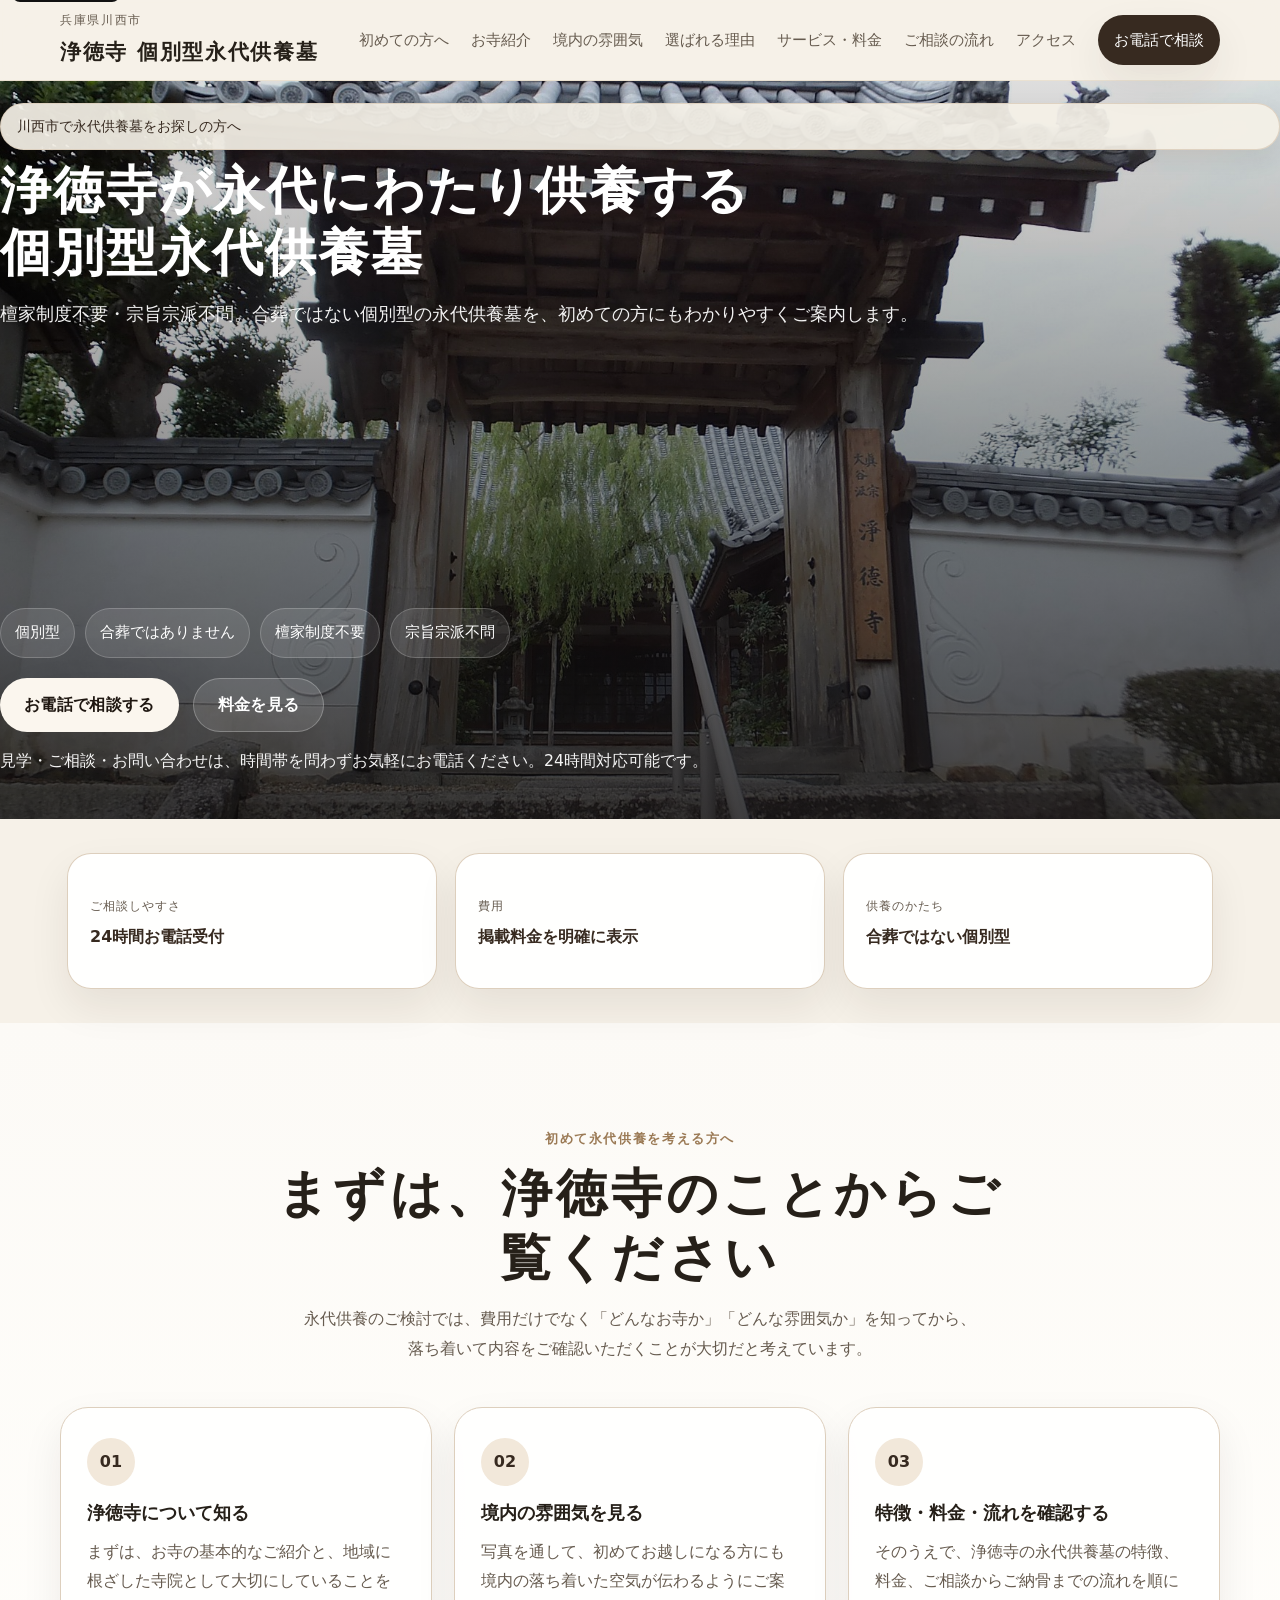
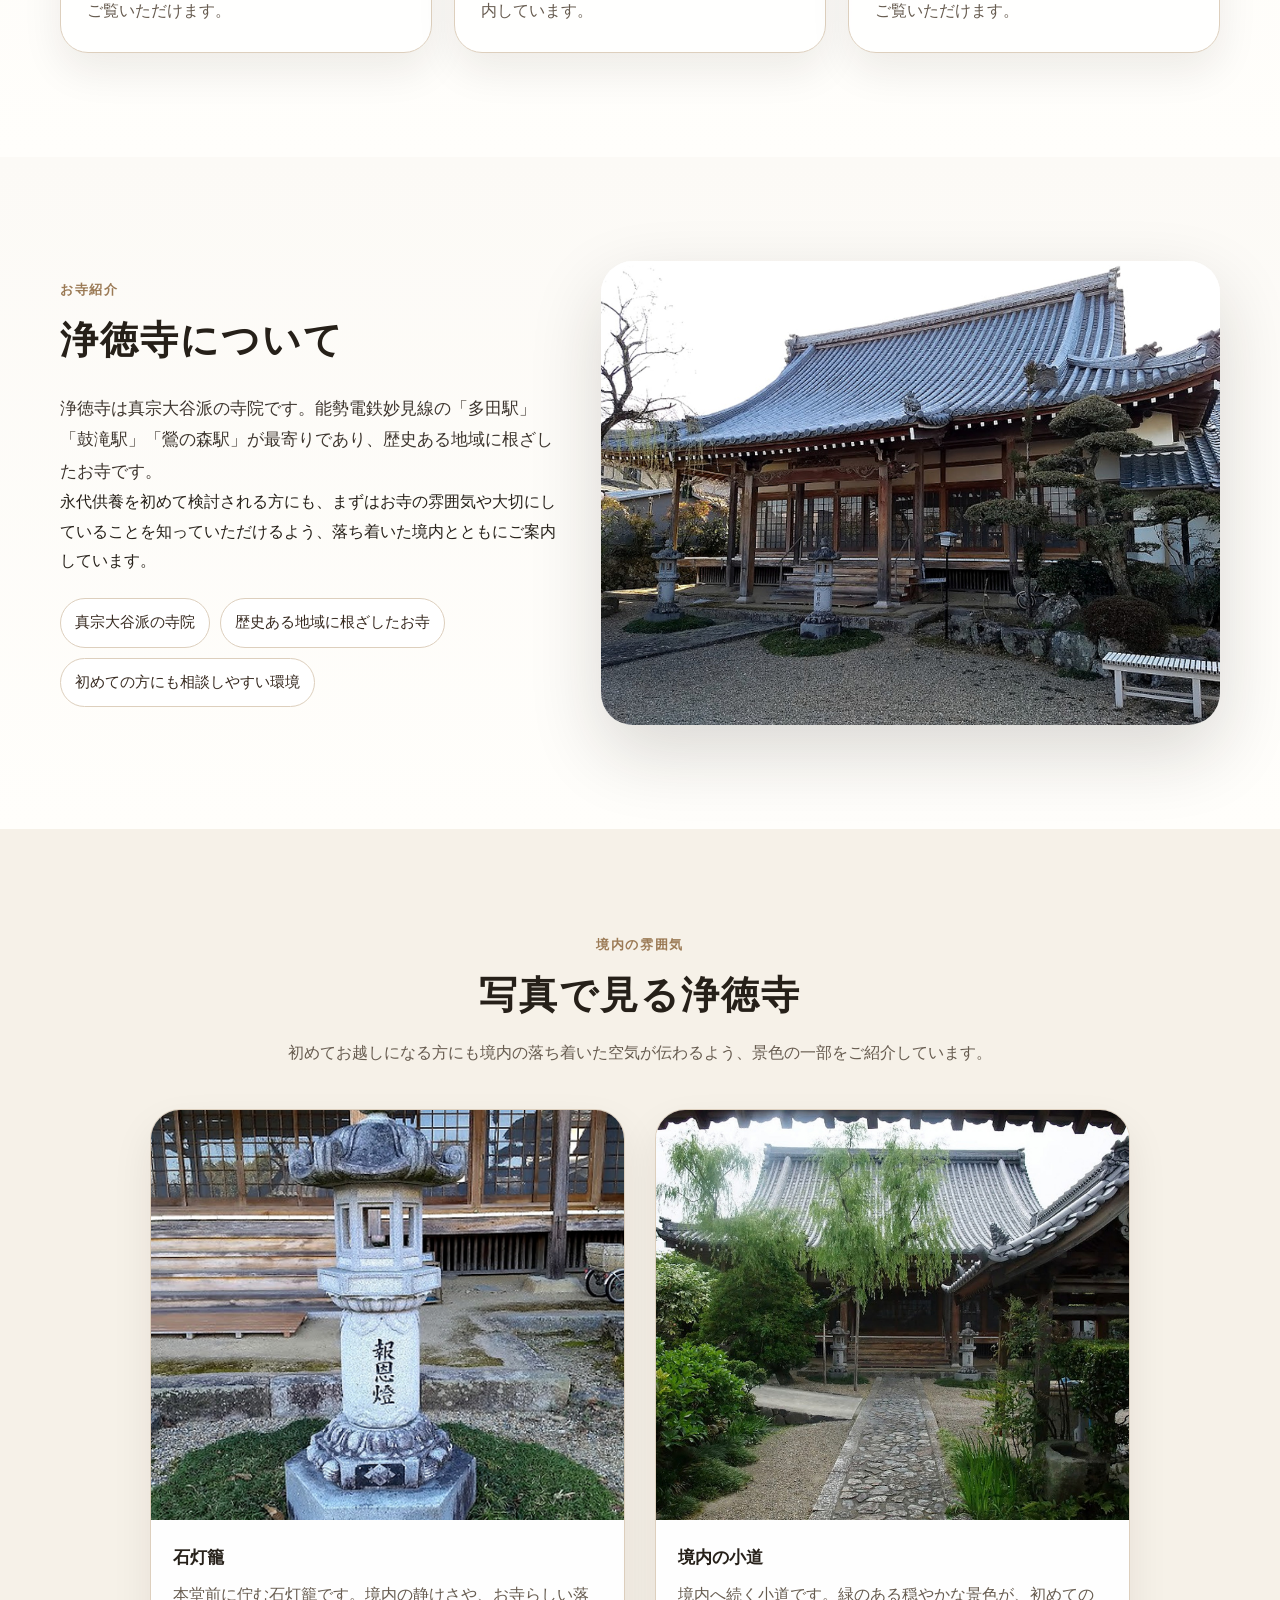
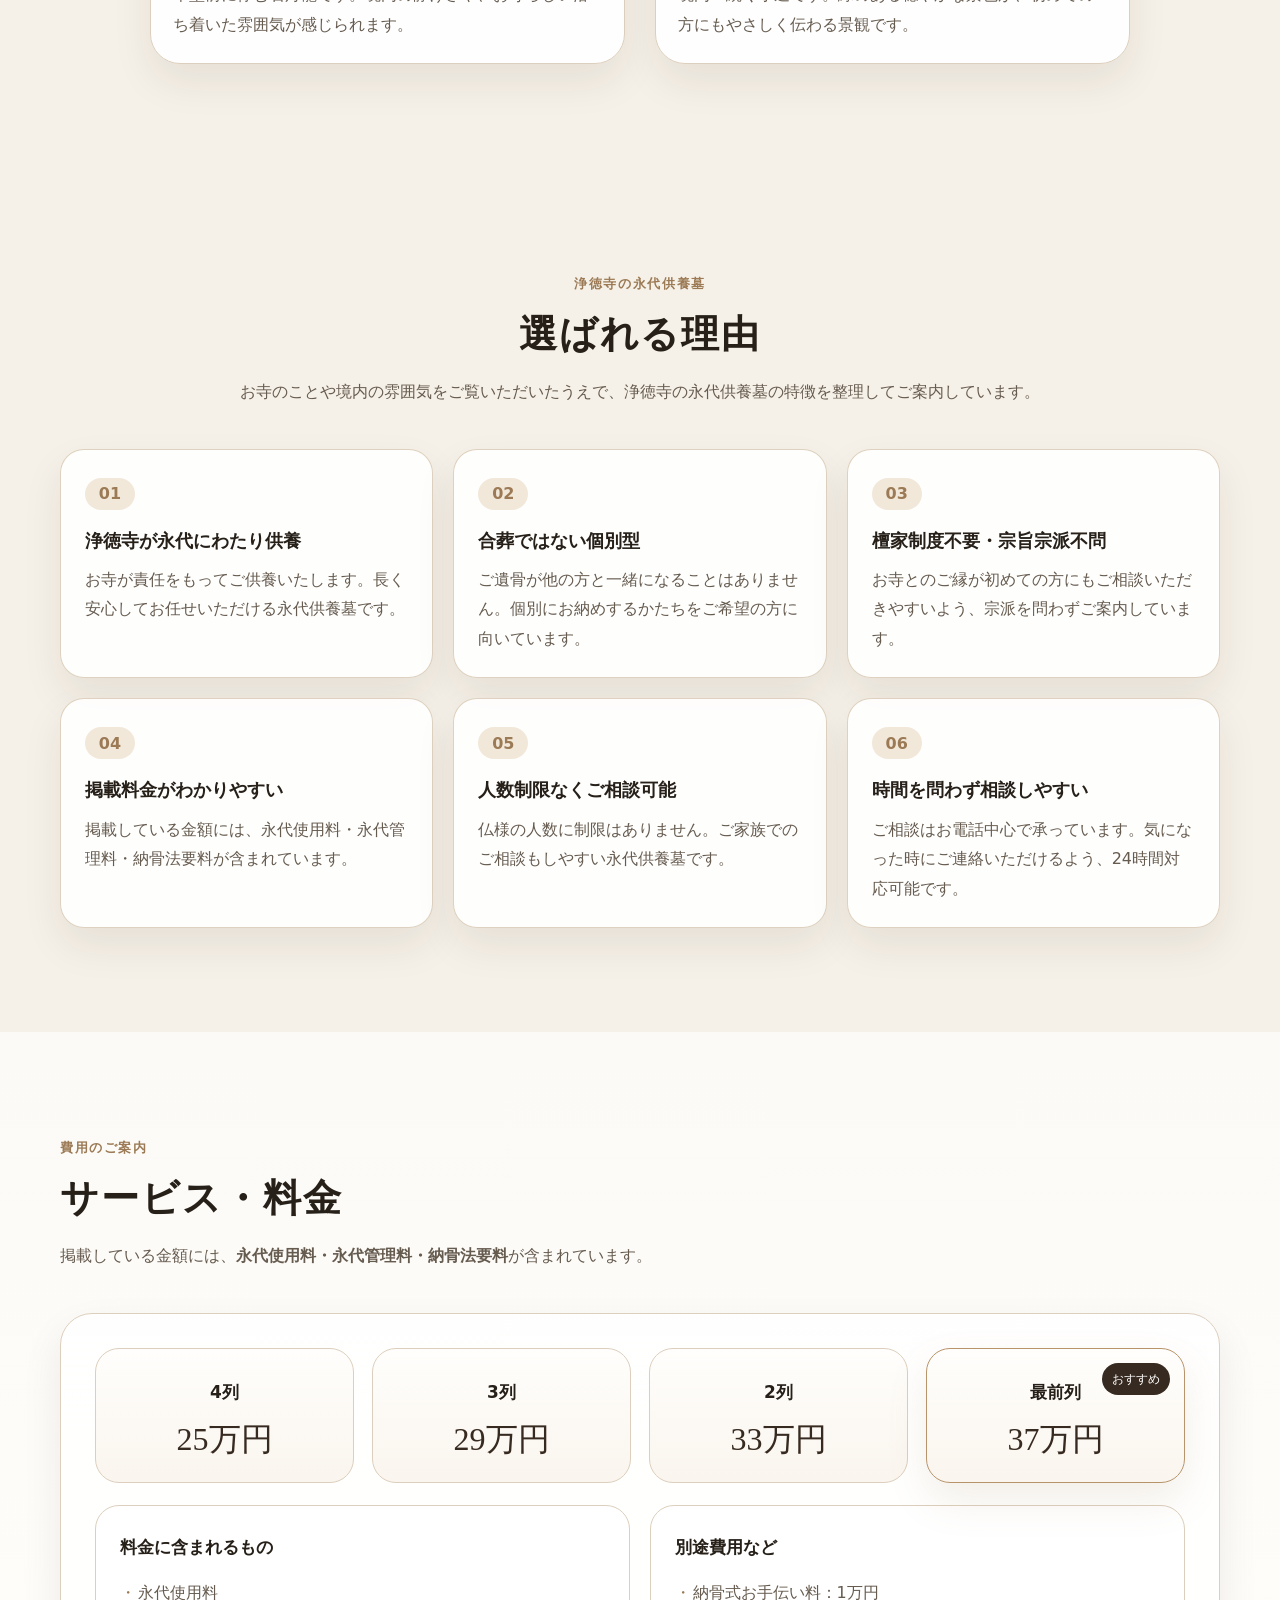
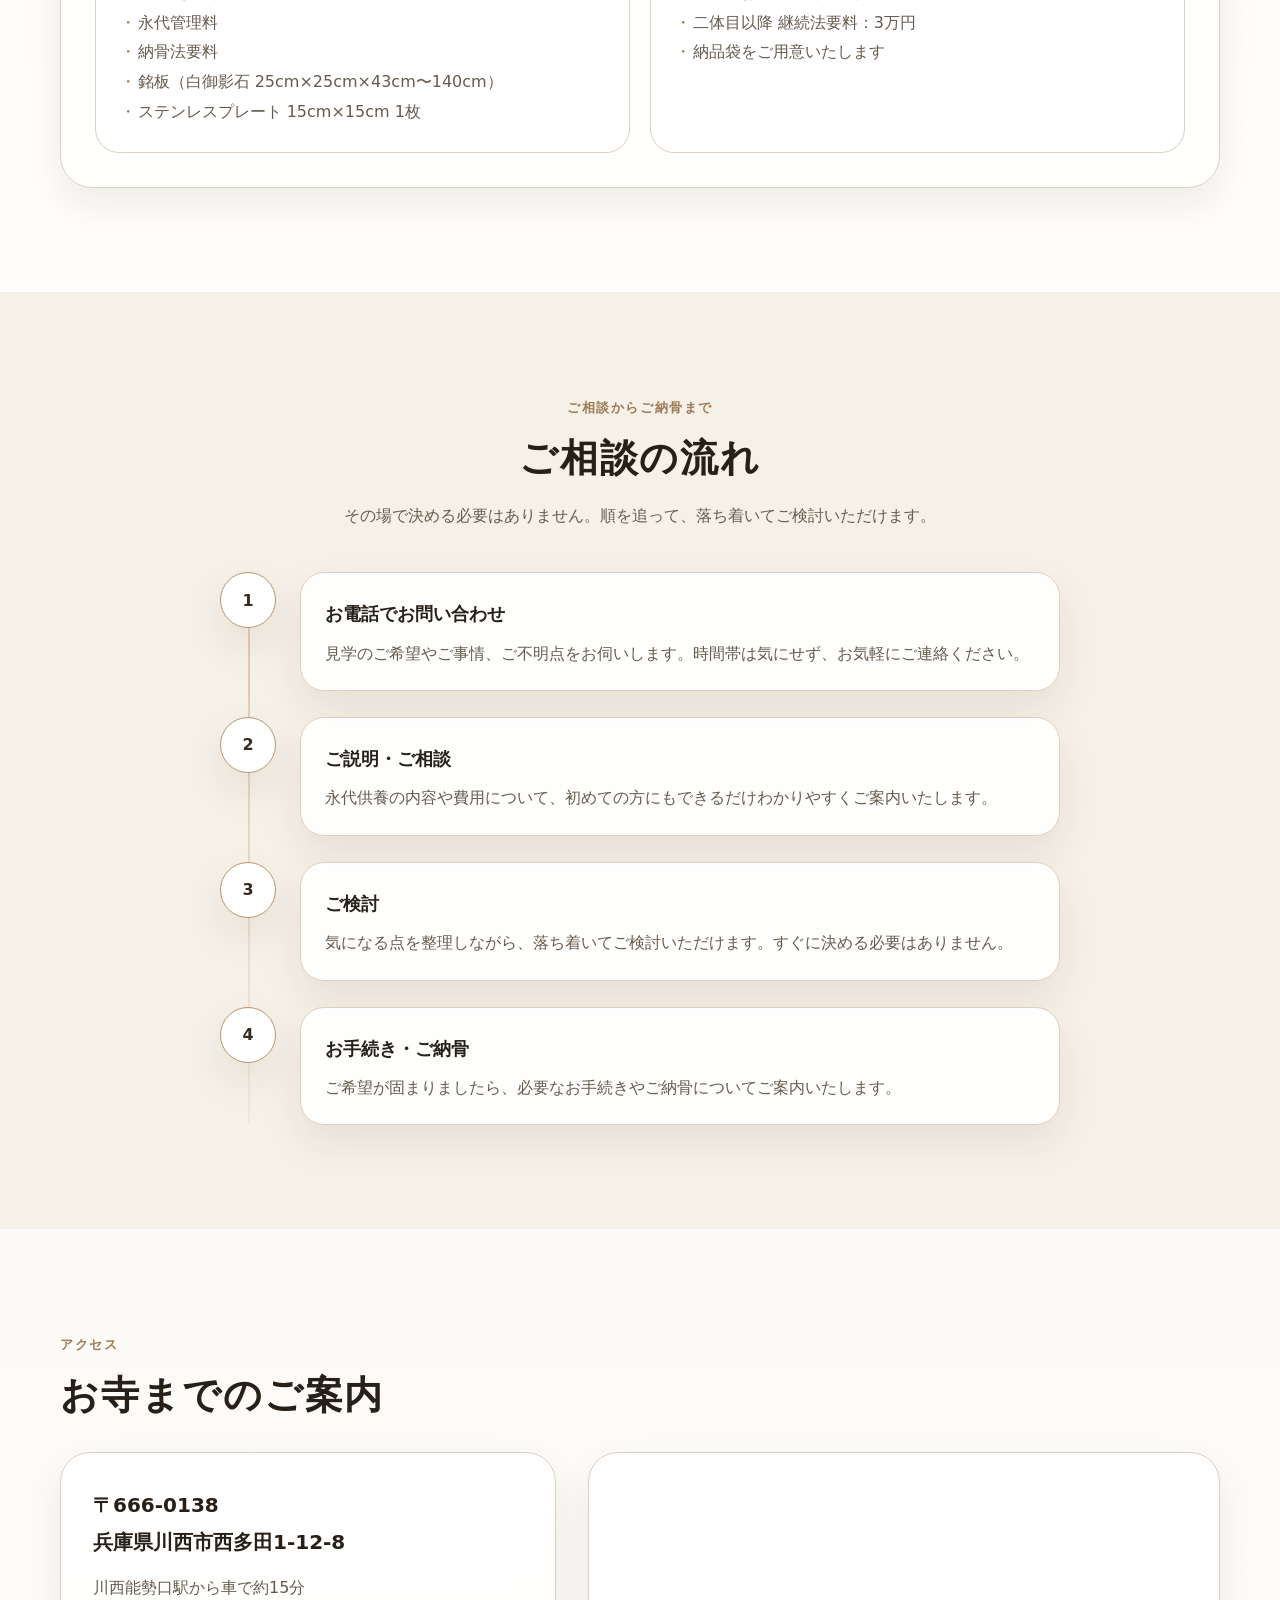
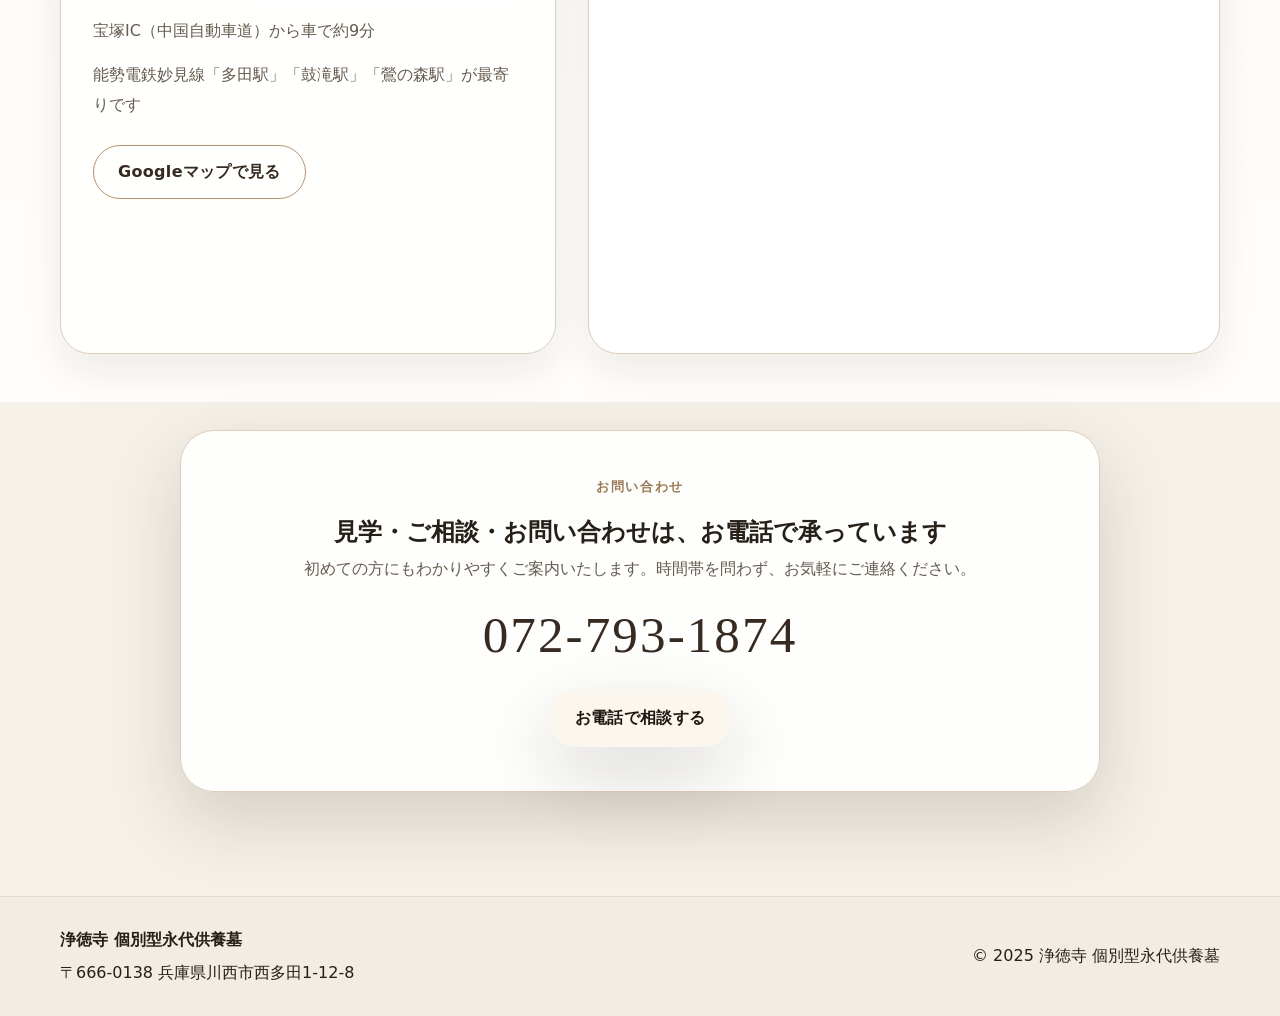
==== commit 4b29f0c7: "Add files via upload" ====
--- a/index.html
+++ b/index.html
@@ -3,13 +3,13 @@
 <head>
   <meta charset="utf-8">
   <meta name="viewport" content="width=device-width, initial-scale=1">
-  <title>川西市の永代供養墓なら浄徳寺｜個別型・檀家制度不要・宗旨宗派不問</title>
-  <meta name="description" content="兵庫県川西市の浄徳寺による個別型永代供養墓のご案内。永代使用料・永代管理料・納骨法要料込み。檀家制度不要、宗旨宗派不問。初めての方にもわかりやすく、24時間お電話でご相談いただけます。">
+  <title>浄徳寺 個別型永代供養墓｜川西市で初めて永代供養を探す方へ</title>
+  <meta name="description" content="兵庫県川西市の浄徳寺による個別型永代供養墓のご案内。まずはお寺について知りたい方にもわかりやすく、境内の雰囲気、選ばれる理由、料金、ご相談の流れまで順にご覧いただけます。">
   <meta name="format-detection" content="telephone=no">
   <meta name="theme-color" content="#f6f1e8">
   <meta property="og:type" content="website">
-  <meta property="og:title" content="川西市の永代供養墓なら浄徳寺">
-  <meta property="og:description" content="個別型・檀家制度不要・宗旨宗派不問。永代使用料・永代管理料・納骨法要料込み。初めての方にもわかりやすくご案内いたします。">
+  <meta property="og:title" content="浄徳寺 個別型永代供養墓">
+  <meta property="og:description" content="川西市で永代供養をお探しの方へ。お寺のご紹介から料金や流れまで、初めての方にもわかりやすくご案内しています。">
   <meta property="og:image" content="images/ogp.jpg">
   <meta property="og:locale" content="ja_JP">
   <meta name="twitter:card" content="summary_large_image">
@@ -48,11 +48,11 @@
 
       <nav class="global-nav" id="global-nav" aria-label="サイト内メニュー">
         <a href="#guide">初めての方へ</a>
-        <a href="#reasons">選ばれる理由</a>
-        <a href="#pricing">料金</a>
-        <a href="#flow">ご相談の流れ</a>
         <a href="#temple">お寺紹介</a>
         <a href="#gallery">境内の雰囲気</a>
+        <a href="#reasons">選ばれる理由</a>
+        <a href="#pricing">サービス・料金</a>
+        <a href="#flow">ご相談の流れ</a>
         <a href="#access">アクセス</a>
         <a class="nav-call" href="tel:0727931874">お電話で相談</a>
       </nav>
@@ -65,23 +65,26 @@
       <div class="hero-overlay"></div>
       <div class="container hero-content">
         <p class="eyebrow">川西市で永代供養墓をお探しの方へ</p>
-        <h1><span class="hero-title-top">浄徳寺が永代にわたり供養する</span><span class="hero-title-bottom">個別型永代供養墓</span></h1>
+        <h1>
+          <span class="hero-title-top">浄徳寺が永代にわたり供養する</span>
+          <span class="hero-title-bottom">個別型永代供養墓</span>
+        </h1>
         <p class="hero-lead">檀家制度不要・宗旨宗派不問。合葬ではない個別型の永代供養墓を、初めての方にもわかりやすくご案内します。</p>
 
         <div class="hero-lower">
           <ul class="hero-points" aria-label="浄徳寺の特徴">
-          <li>個別型</li>
-          <li>合葬ではありません</li>
-          <li>檀家制度不要</li>
-          <li>宗旨宗派不問</li>
-        </ul>
-
-        <div class="hero-actions">
-          <a class="btn btn-primary" href="tel:0727931874">お電話で相談する</a>
-          <a class="btn btn-secondary" href="#pricing">料金を見る</a>
-        </div>
-
-        <p class="hero-note">見学・ご相談・お問い合わせは、時間帯を問わずお気軽にお電話ください。24時間対応可能です。</p>
+            <li>個別型</li>
+            <li>合葬ではありません</li>
+            <li>檀家制度不要</li>
+            <li>宗旨宗派不問</li>
+          </ul>
+
+          <div class="hero-actions">
+            <a class="btn btn-primary" href="tel:0727931874">お電話で相談する</a>
+            <a class="btn btn-secondary" href="#pricing">料金を見る</a>
+          </div>
+
+          <p class="hero-note">見学・ご相談・お問い合わせは、時間帯を問わずお気軽にお電話ください。24時間対応可能です。</p>
         </div>
       </div>
     </section>
@@ -106,27 +109,80 @@
     <section class="section section-soft" id="guide">
       <div class="container">
         <div class="section-heading guide-heading">
-          <p class="section-kicker">ご案内</p>
-          <h2>初めての方へ</h2>
-          <p>永代供養のこと、費用に含まれる内容、ご相談からご納骨までの流れを、わかりやすくご案内しています。</p>
+          <p class="section-kicker">初めて永代供養を考える方へ</p>
+          <h2>まずは、浄徳寺のことからご覧ください</h2>
+          <p>永代供養のご検討では、費用だけでなく「どんなお寺か」「どんな雰囲気か」を知ってから、落ち着いて内容をご確認いただくことが大切だと考えています。</p>
         </div>
 
         <div class="guide-cards">
           <article class="guide-card">
             <span class="guide-step">01</span>
-            <h3>永代供養の考え方を知る</h3>
-            <p>「お寺が供養を続けていくお墓」であることや、どのような方に向いているかを、できるだけやさしくご説明します。</p>
+            <h3>浄徳寺について知る</h3>
+            <p>まずは、お寺の基本的なご紹介と、地域に根ざした寺院として大切にしていることをご覧いただけます。</p>
           </article>
           <article class="guide-card">
             <span class="guide-step">02</span>
-            <h3>費用に何が含まれるか確認する</h3>
-            <p>掲載金額には、永代使用料・永代管理料・納骨法要料が含まれています。初めての方にも見通しを持ってご検討いただけます。</p>
+            <h3>境内の雰囲気を見る</h3>
+            <p>写真を通して、初めてお越しになる方にも境内の落ち着いた空気が伝わるようにご案内しています。</p>
           </article>
           <article class="guide-card">
             <span class="guide-step">03</span>
-            <h3>ご相談の流れを見る</h3>
-            <p>お問い合わせからご納骨までの流れを事前にご覧いただくことで、落ち着いてご相談いただけます。</p>
-          </article>
+            <h3>特徴・料金・流れを確認する</h3>
+            <p>そのうえで、浄徳寺の永代供養墓の特徴、料金、ご相談からご納骨までの流れを順にご覧いただけます。</p>
+          </article>
+        </div>
+      </div>
+    </section>
+
+    <section class="section section-soft temple-section" id="temple">
+      <div class="container temple-grid">
+        <div class="temple-copy">
+          <div class="section-heading temple-heading">
+            <p class="section-kicker">お寺紹介</p>
+            <h2>浄徳寺について</h2>
+          </div>
+          <p class="body-large">
+            浄徳寺は真宗大谷派の寺院です。能勢電鉄妙見線の「多田駅」「鼓滝駅」「鶯の森駅」が最寄りであり、歴史ある地域に根ざしたお寺です。
+          </p>
+          <p>
+            永代供養を初めて検討される方にも、まずはお寺の雰囲気や大切にしていることを知っていただけるよう、落ち着いた境内とともにご案内しています。
+          </p>
+          <div class="temple-mini-points">
+            <div>真宗大谷派の寺院</div>
+            <div>歴史ある地域に根ざしたお寺</div>
+            <div>初めての方にも相談しやすい環境</div>
+          </div>
+        </div>
+        <figure class="temple-photo">
+          <img src="images/temple-mainhall.jpg" alt="浄徳寺の本堂">
+        </figure>
+      </div>
+    </section>
+
+    <section class="section" id="gallery">
+      <div class="container">
+        <div class="section-heading center gallery-heading">
+          <p class="section-kicker">境内の雰囲気</p>
+          <h2>写真で見る浄徳寺</h2>
+          <p>初めてお越しになる方にも境内の落ち着いた空気が伝わるよう、景色の一部をご紹介しています。</p>
+        </div>
+
+        <div class="gallery-grid gallery-centered">
+          <figure class="gallery-item">
+            <img src="images/gallery-lantern.jpg" alt="浄徳寺の石灯籠">
+            <figcaption>
+              <strong>石灯籠</strong>
+              <span>本堂前に佇む石灯籠です。境内の静けさや、お寺らしい落ち着いた雰囲気が感じられます。</span>
+            </figcaption>
+          </figure>
+
+          <figure class="gallery-item">
+            <img src="images/gallery-garden.jpg" alt="浄徳寺の境内へ続く小道">
+            <figcaption>
+              <strong>境内の小道</strong>
+              <span>境内へ続く小道です。緑のある穏やかな景色が、初めての方にもやさしく伝わる景観です。</span>
+            </figcaption>
+          </figure>
         </div>
       </div>
     </section>
@@ -136,7 +192,7 @@
         <div class="section-heading center">
           <p class="section-kicker">浄徳寺の永代供養墓</p>
           <h2>選ばれる理由</h2>
-          <p>初めての方にも安心してご検討いただけるよう、浄徳寺の特徴を整理してご案内しています。</p>
+          <p>お寺のことや境内の雰囲気をご覧いただいたうえで、浄徳寺の永代供養墓の特徴を整理してご案内しています。</p>
         </div>
 
         <div class="reasons-grid">
@@ -268,59 +324,6 @@
       </div>
     </section>
 
-    <section class="section section-soft temple-section" id="temple">
-      <div class="container temple-grid">
-        <div class="temple-copy">
-          <div class="section-heading temple-heading">
-            <p class="section-kicker">お寺紹介</p>
-            <h2>浄徳寺について</h2>
-          </div>
-          <p class="body-large">
-            浄徳寺は真宗大谷派の寺院です。能勢電鉄妙見線の「多田駅」「鼓滝駅」「鶯の森駅」が最寄りであり、歴史ある地域に根ざしたお寺です。
-          </p>
-          <p>
-            本堂のある境内は、初めてお越しになる方にも落ち着いて手を合わせていただける、静かな雰囲気を大切にしています。
-          </p>
-          <div class="temple-mini-points">
-            <div>地域に根ざした寺院</div>
-            <div>静かで落ち着いた境内</div>
-            <div>初めての方にもご相談しやすい環境</div>
-          </div>
-        </div>
-        <figure class="temple-photo">
-          <img src="images/temple-mainhall.jpg" alt="浄徳寺の本堂">
-        </figure>
-      </div>
-    </section>
-
-    <section class="section" id="gallery">
-      <div class="container">
-        <div class="section-heading center gallery-heading">
-          <p class="section-kicker">境内の雰囲気</p>
-          <h2>写真で見る浄徳寺</h2>
-          <p>初めてお越しになる方にも境内の落ち着いた空気が伝わるよう、景色の一部をご紹介しています。</p>
-        </div>
-
-        <div class="gallery-grid gallery-centered">
-          <figure class="gallery-item">
-            <img src="images/gallery-lantern.jpg" alt="浄徳寺の石灯籠">
-            <figcaption>
-              <strong>石灯籠</strong>
-              <span>本堂前に佇む石灯籠です。境内の静けさや、お寺らしい落ち着いた雰囲気が感じられます。</span>
-            </figcaption>
-          </figure>
-
-          <figure class="gallery-item">
-            <img src="images/gallery-garden.jpg" alt="浄徳寺の境内へ続く小道">
-            <figcaption>
-              <strong>境内の小道</strong>
-              <span>境内へ続く小道です。緑のある穏やかな景色が、初めての方にもやさしく伝わる景観です。</span>
-            </figcaption>
-          </figure>
-        </div>
-      </div>
-    </section>
-
     <section class="section section-soft access-section" id="access">
       <div class="container">
         <div class="section-heading access-heading">
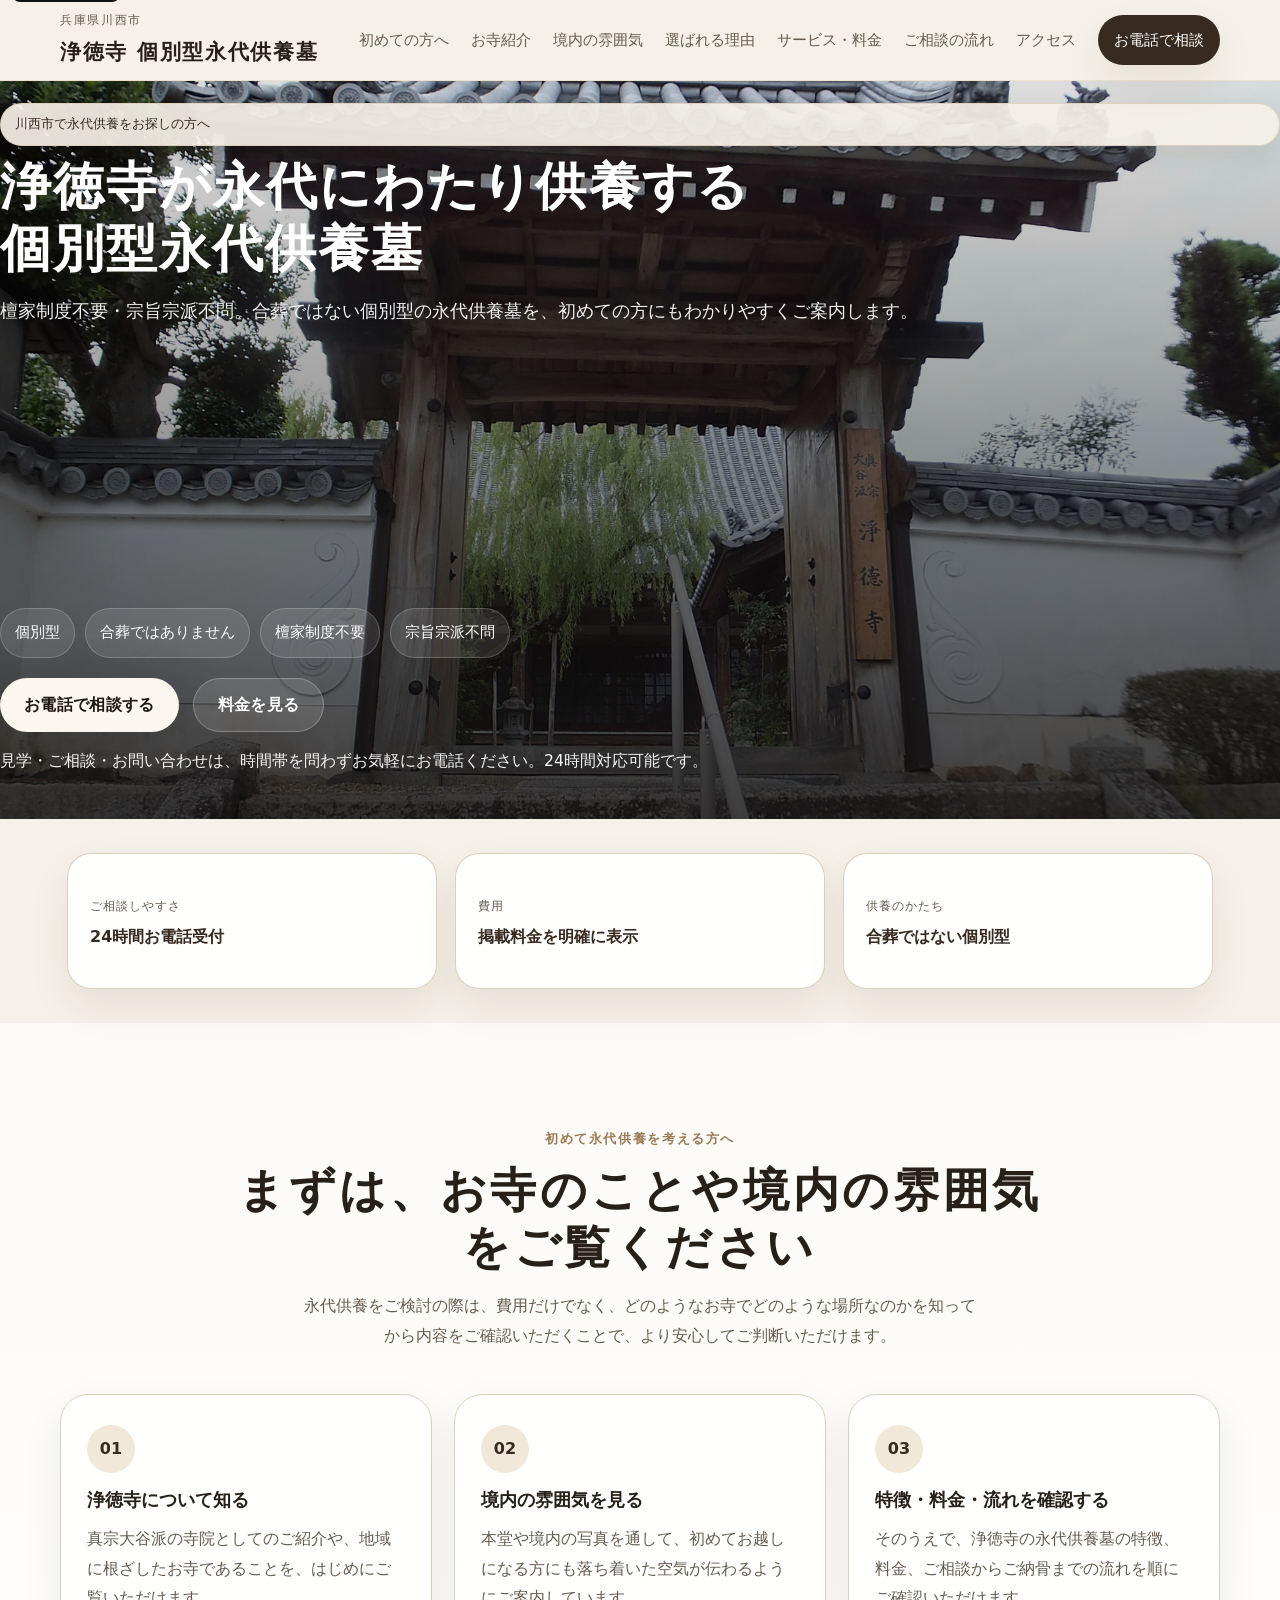
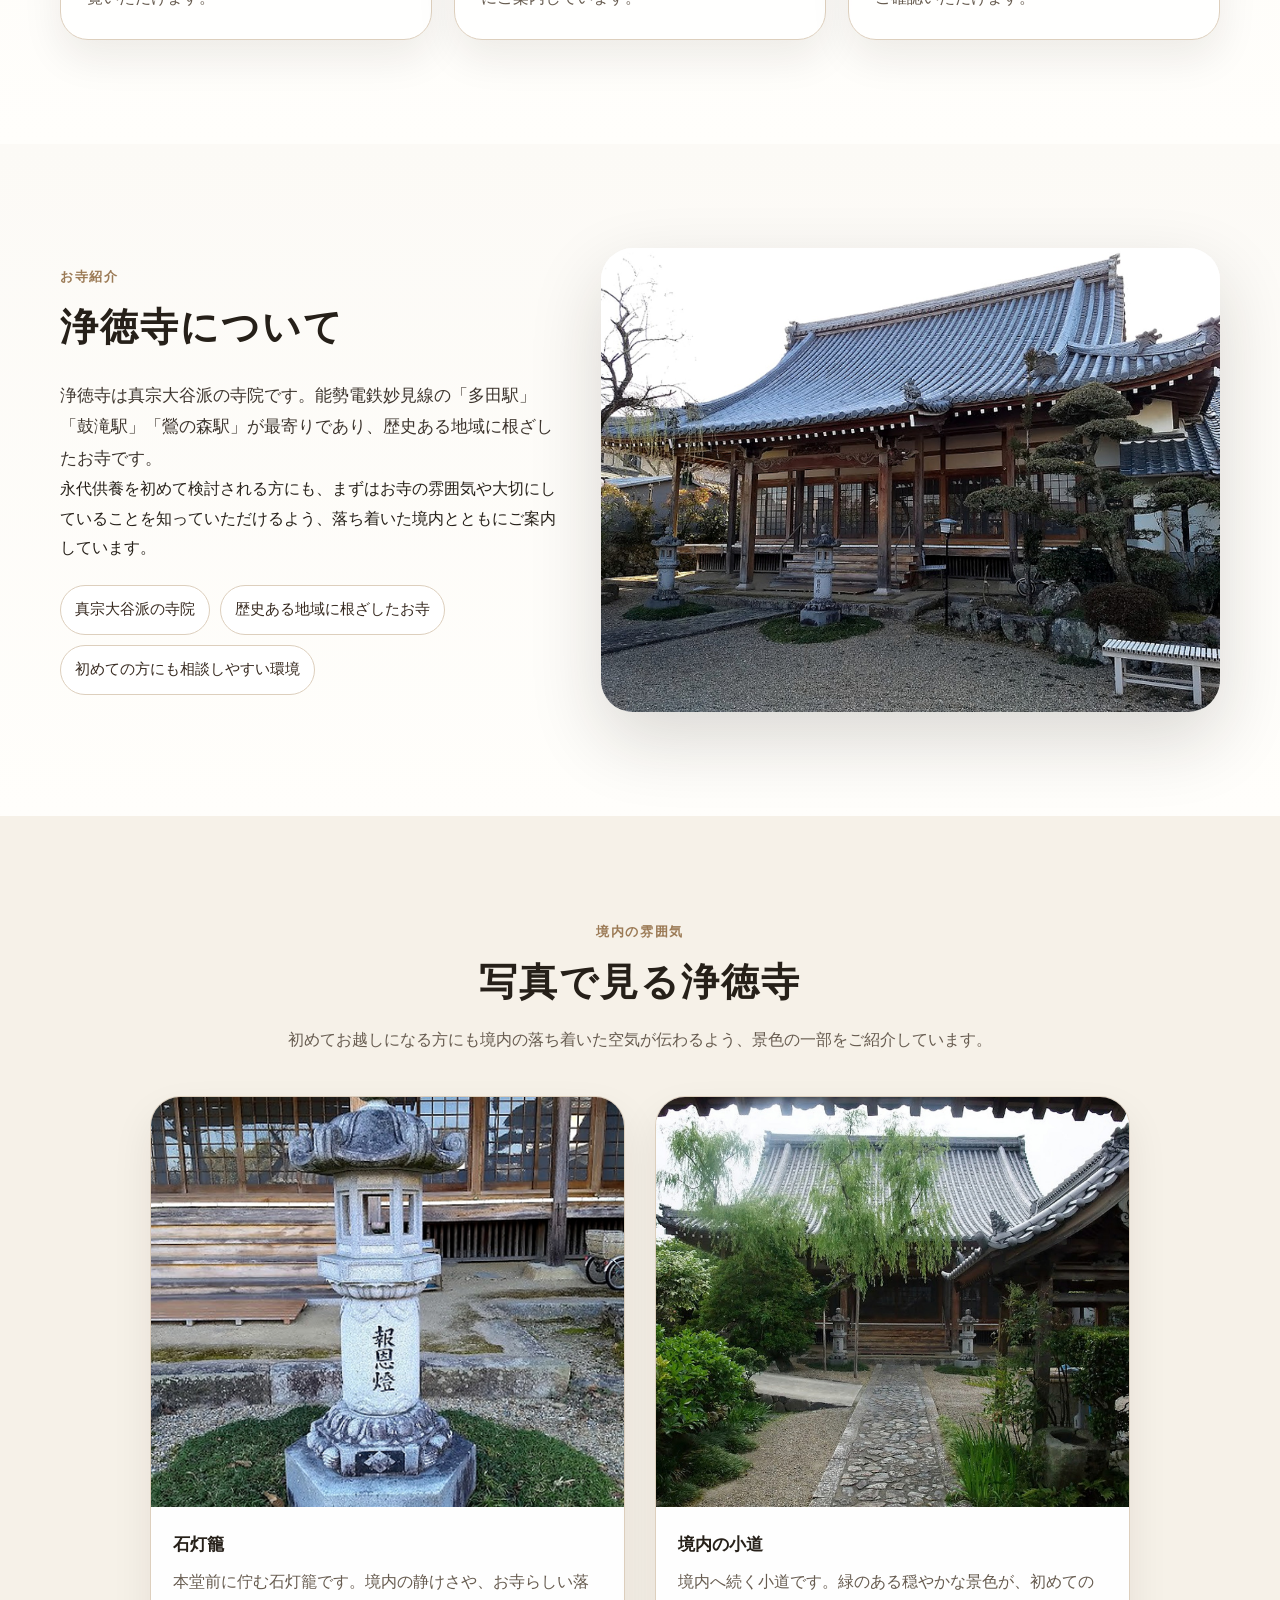
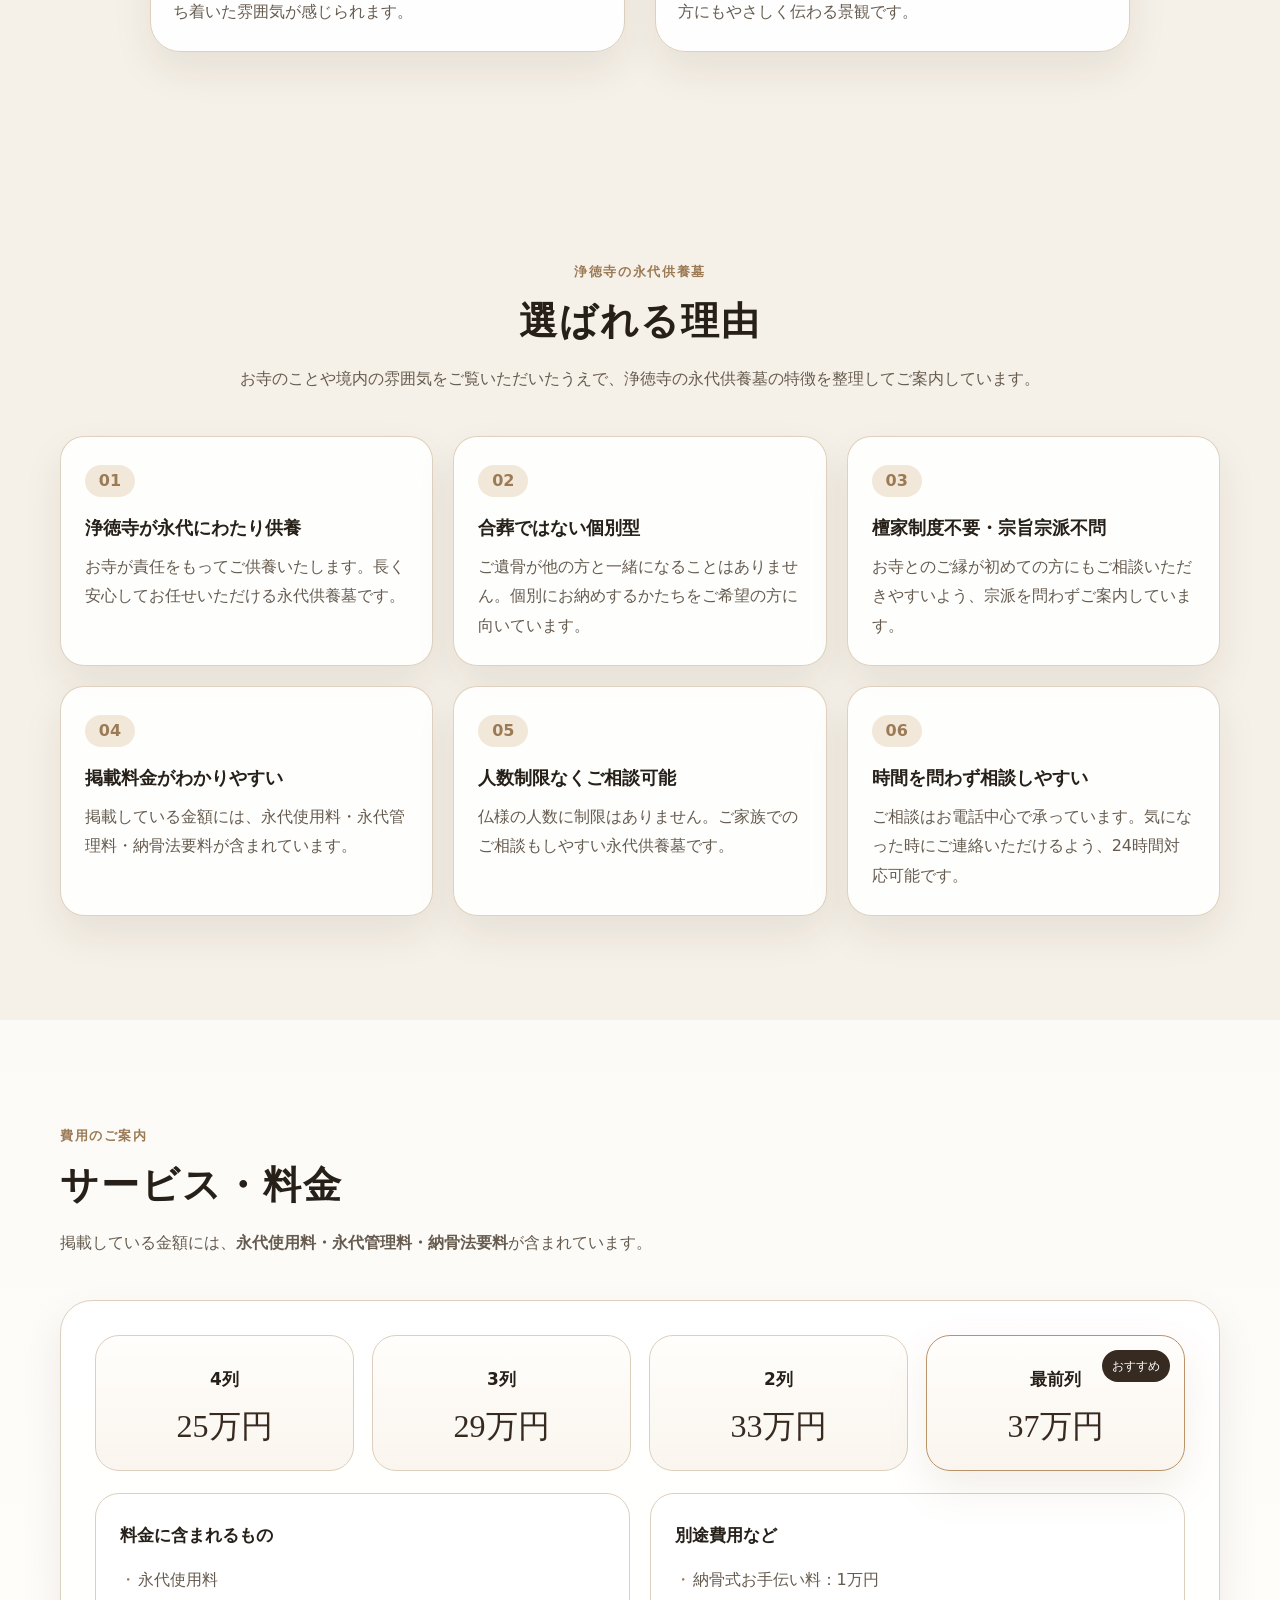
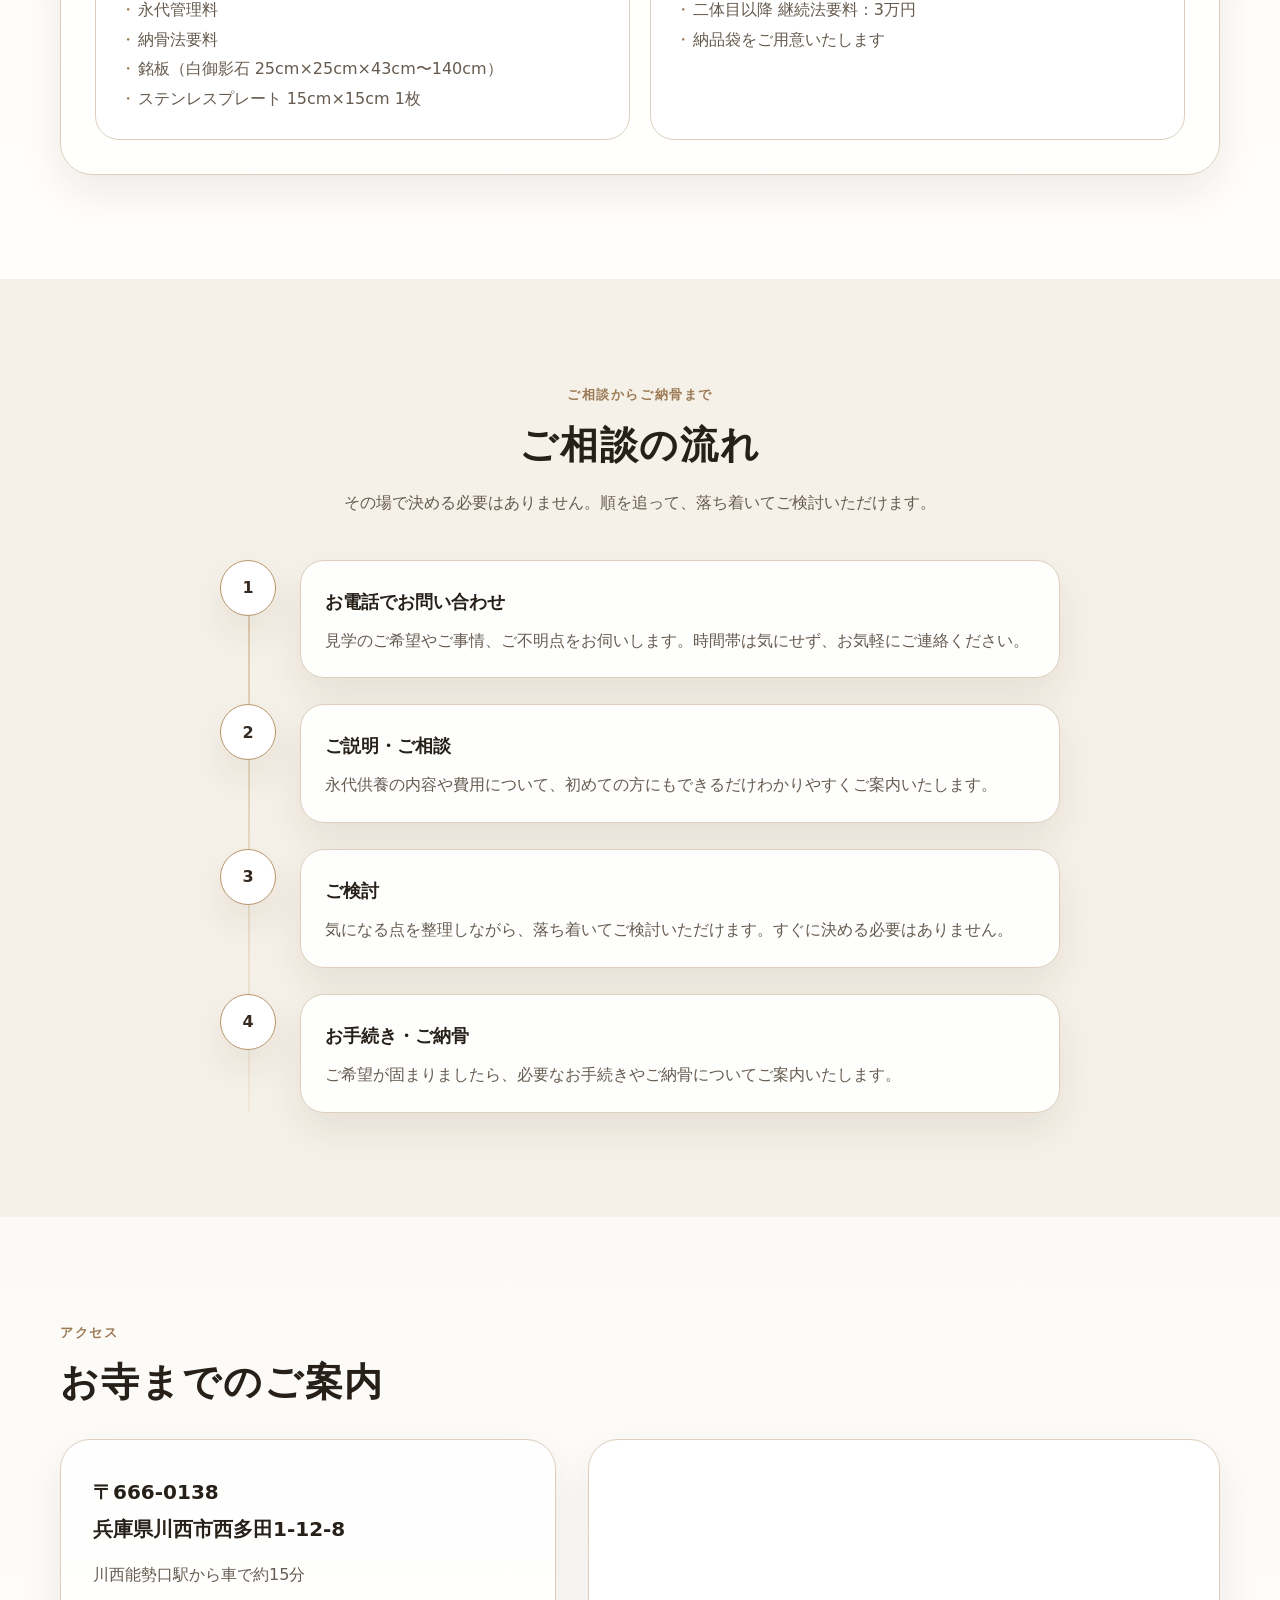
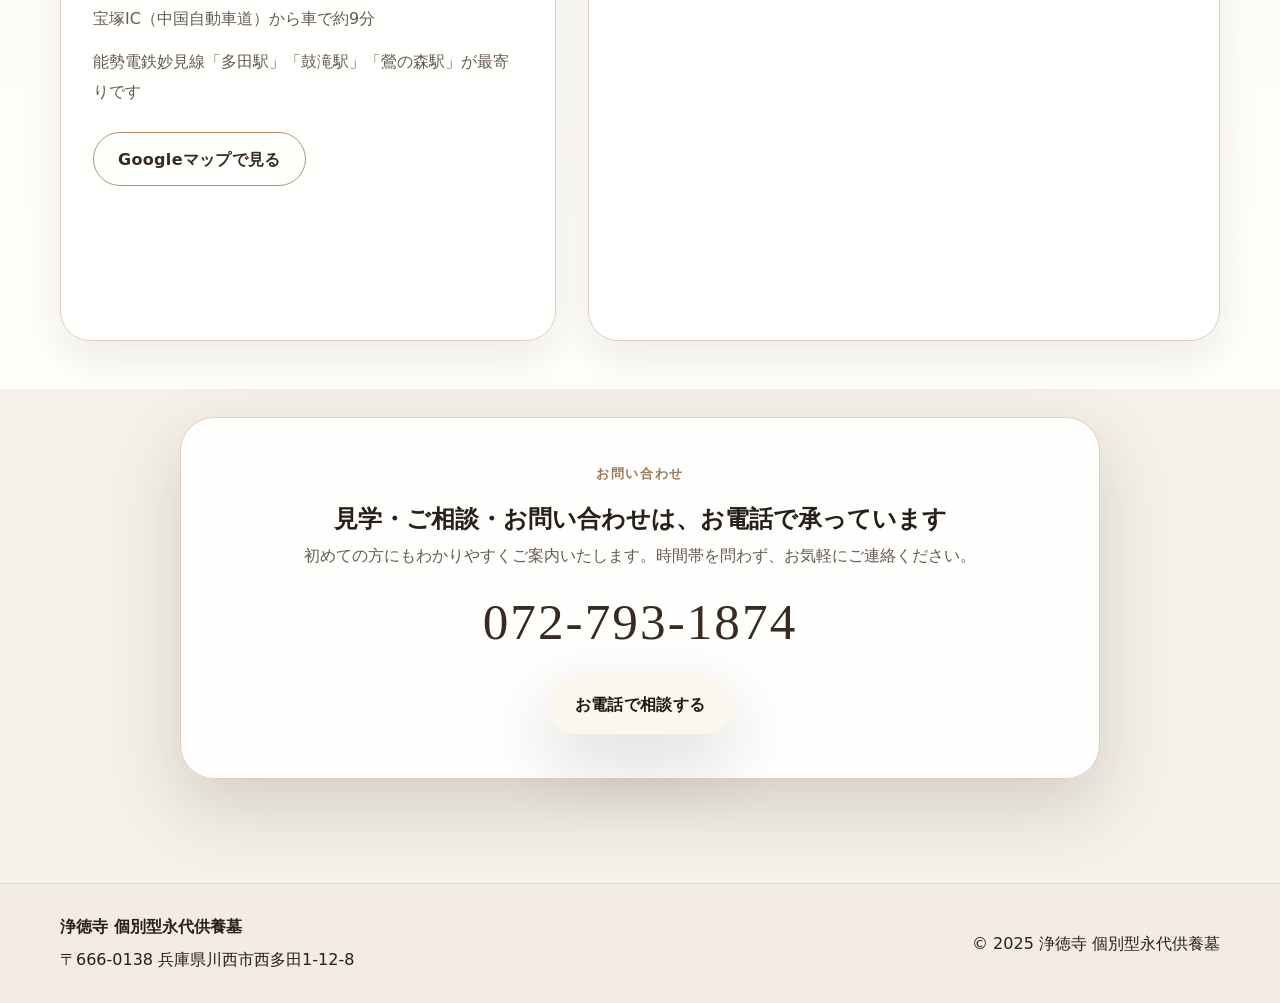
==== commit b3e5deb3: "Add files via upload" ====
--- a/index.html
+++ b/index.html
@@ -64,7 +64,7 @@
       <div class="hero-media" aria-hidden="true"></div>
       <div class="hero-overlay"></div>
       <div class="container hero-content">
-        <p class="eyebrow">川西市で永代供養墓をお探しの方へ</p>
+        <p class="eyebrow">川西市で永代供養をお探しの方へ</p>
         <h1>
           <span class="hero-title-top">浄徳寺が永代にわたり供養する</span>
           <span class="hero-title-bottom">個別型永代供養墓</span>
@@ -110,25 +110,25 @@
       <div class="container">
         <div class="section-heading guide-heading">
           <p class="section-kicker">初めて永代供養を考える方へ</p>
-          <h2>まずは、浄徳寺のことからご覧ください</h2>
-          <p>永代供養のご検討では、費用だけでなく「どんなお寺か」「どんな雰囲気か」を知ってから、落ち着いて内容をご確認いただくことが大切だと考えています。</p>
+          <h2>まずは、お寺のことや境内の雰囲気をご覧ください</h2>
+          <p>永代供養をご検討の際は、費用だけでなく、どのようなお寺でどのような場所なのかを知ってから内容をご確認いただくことで、より安心してご判断いただけます。</p>
         </div>
 
         <div class="guide-cards">
           <article class="guide-card">
             <span class="guide-step">01</span>
             <h3>浄徳寺について知る</h3>
-            <p>まずは、お寺の基本的なご紹介と、地域に根ざした寺院として大切にしていることをご覧いただけます。</p>
+            <p>真宗大谷派の寺院としてのご紹介や、地域に根ざしたお寺であることを、はじめにご覧いただけます。</p>
           </article>
           <article class="guide-card">
             <span class="guide-step">02</span>
             <h3>境内の雰囲気を見る</h3>
-            <p>写真を通して、初めてお越しになる方にも境内の落ち着いた空気が伝わるようにご案内しています。</p>
+            <p>本堂や境内の写真を通して、初めてお越しになる方にも落ち着いた空気が伝わるようにご案内しています。</p>
           </article>
           <article class="guide-card">
             <span class="guide-step">03</span>
             <h3>特徴・料金・流れを確認する</h3>
-            <p>そのうえで、浄徳寺の永代供養墓の特徴、料金、ご相談からご納骨までの流れを順にご覧いただけます。</p>
+            <p>そのうえで、浄徳寺の永代供養墓の特徴、料金、ご相談からご納骨までの流れを順にご確認いただけます。</p>
           </article>
         </div>
       </div>
--- a/styles.css
+++ b/styles.css
@@ -139,15 +139,15 @@
 .eyebrow{
   display:inline-flex;
   align-items:center;
-  gap:10px;
-  padding:9px 16px;
+  gap:8px;
+  padding:8px 14px;
   margin-bottom:12px;
   border:1px solid rgba(221,207,189,.9);
   border-radius:999px;
   background:rgba(246,241,232,.92);
   color:var(--brand);
   box-shadow:0 10px 24px rgba(34,24,17,.08);
-  font-size:.9rem;
+  font-size:.84rem;
 }
 .hero h1{
   max-width:none;
@@ -287,7 +287,7 @@
   margin-bottom:14px;
 }
 .guide-heading h2{
-  font-size:clamp(2rem, 4vw, 3.35rem);
+  font-size:clamp(2rem, 3.6vw, 3.05rem);
   line-height:1.25;
   letter-spacing:.08em;
 }
@@ -297,7 +297,7 @@
   line-height:1.9;
 }
 .guide-heading{
-  max-width:760px;
+  max-width:820px;
   margin-inline:auto;
   text-align:center;
 }
@@ -521,7 +521,7 @@
 }
 
 .gallery-heading{
-  max-width:760px;
+  max-width:820px;
   margin-inline:auto;
 }
 .gallery-grid{
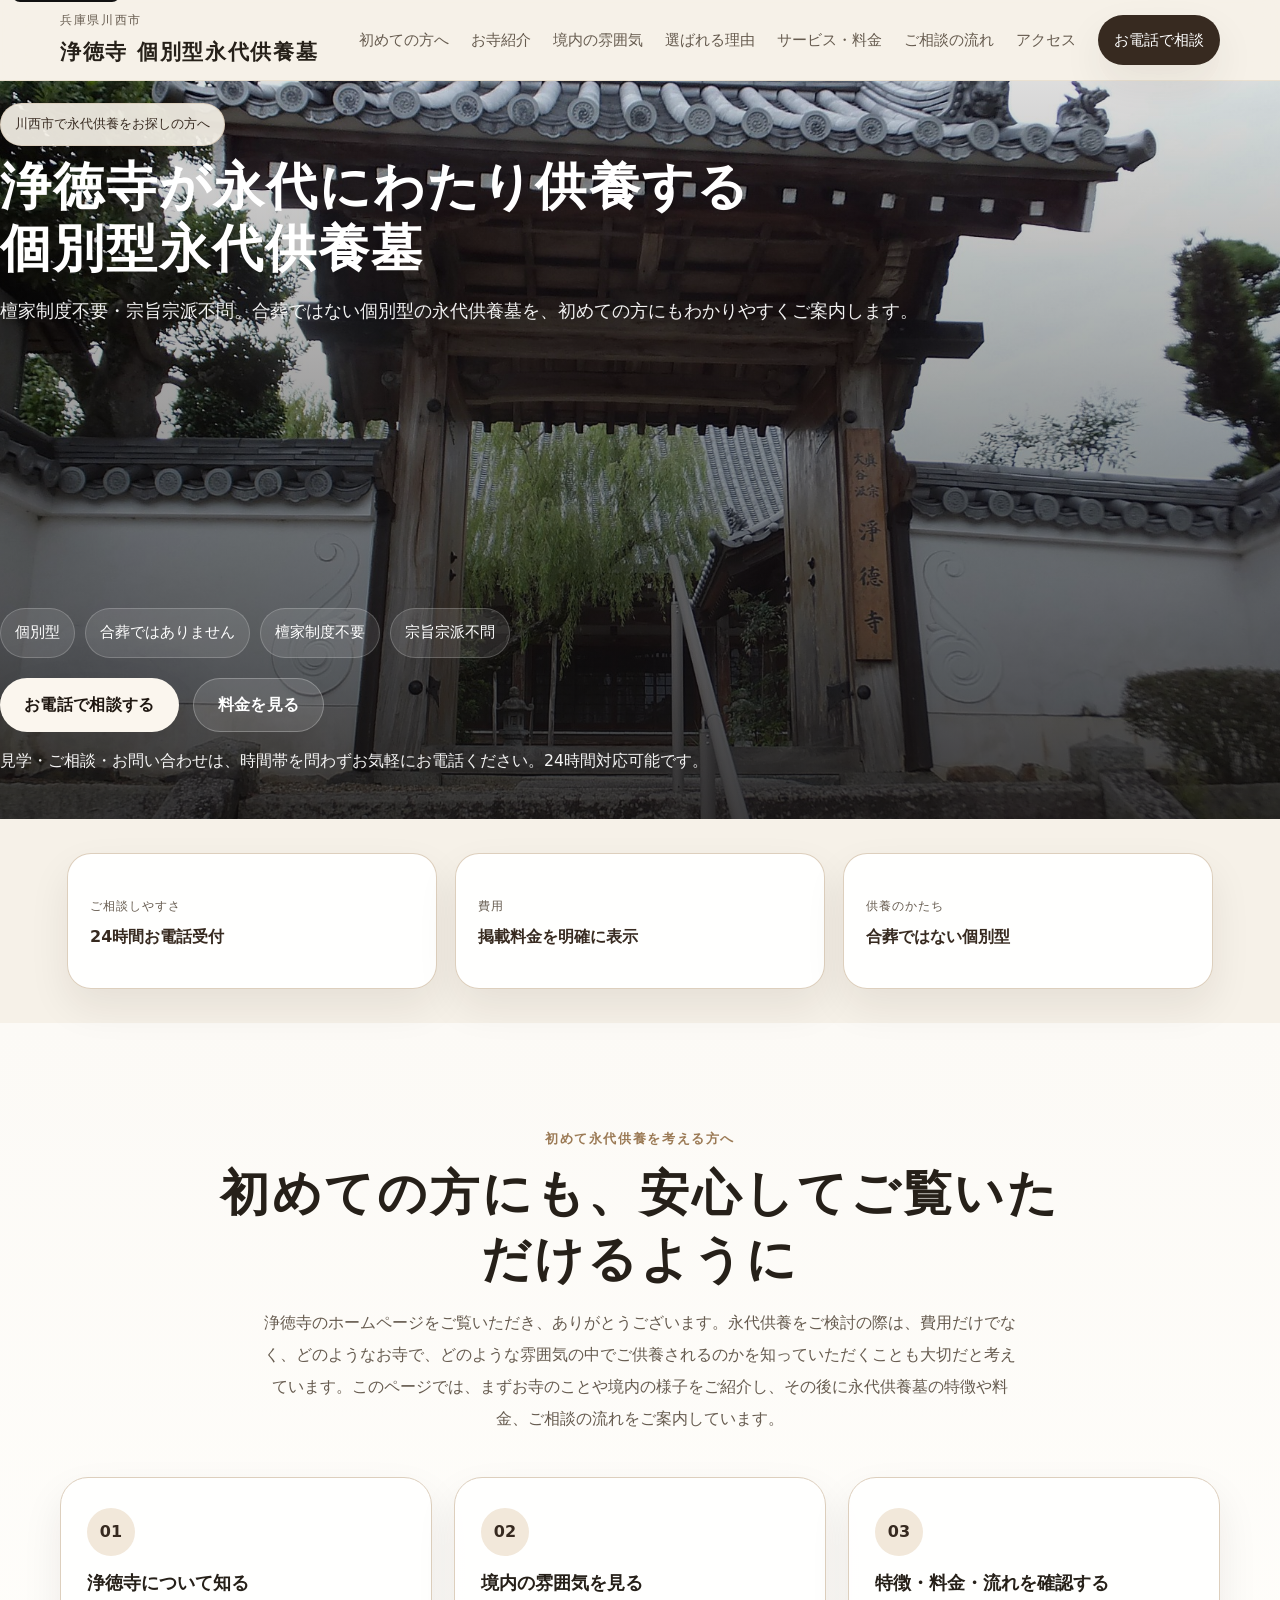
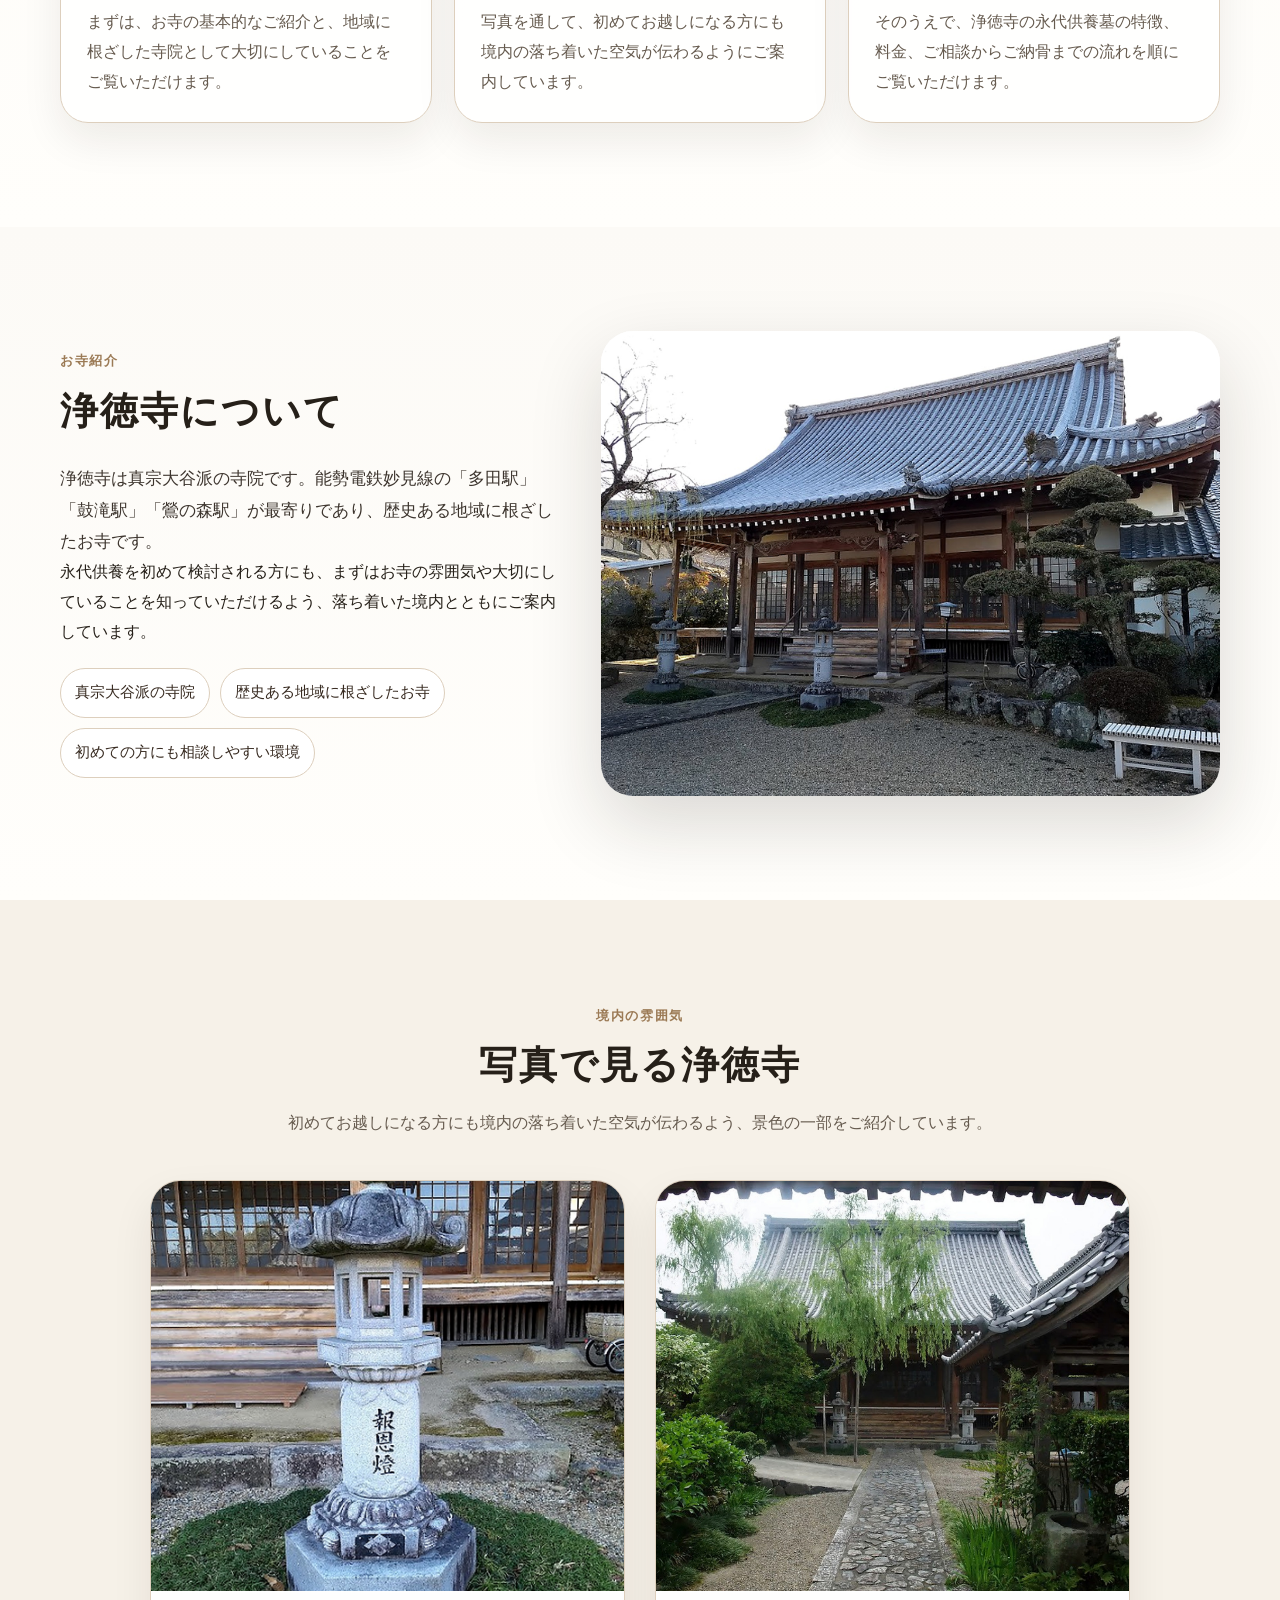
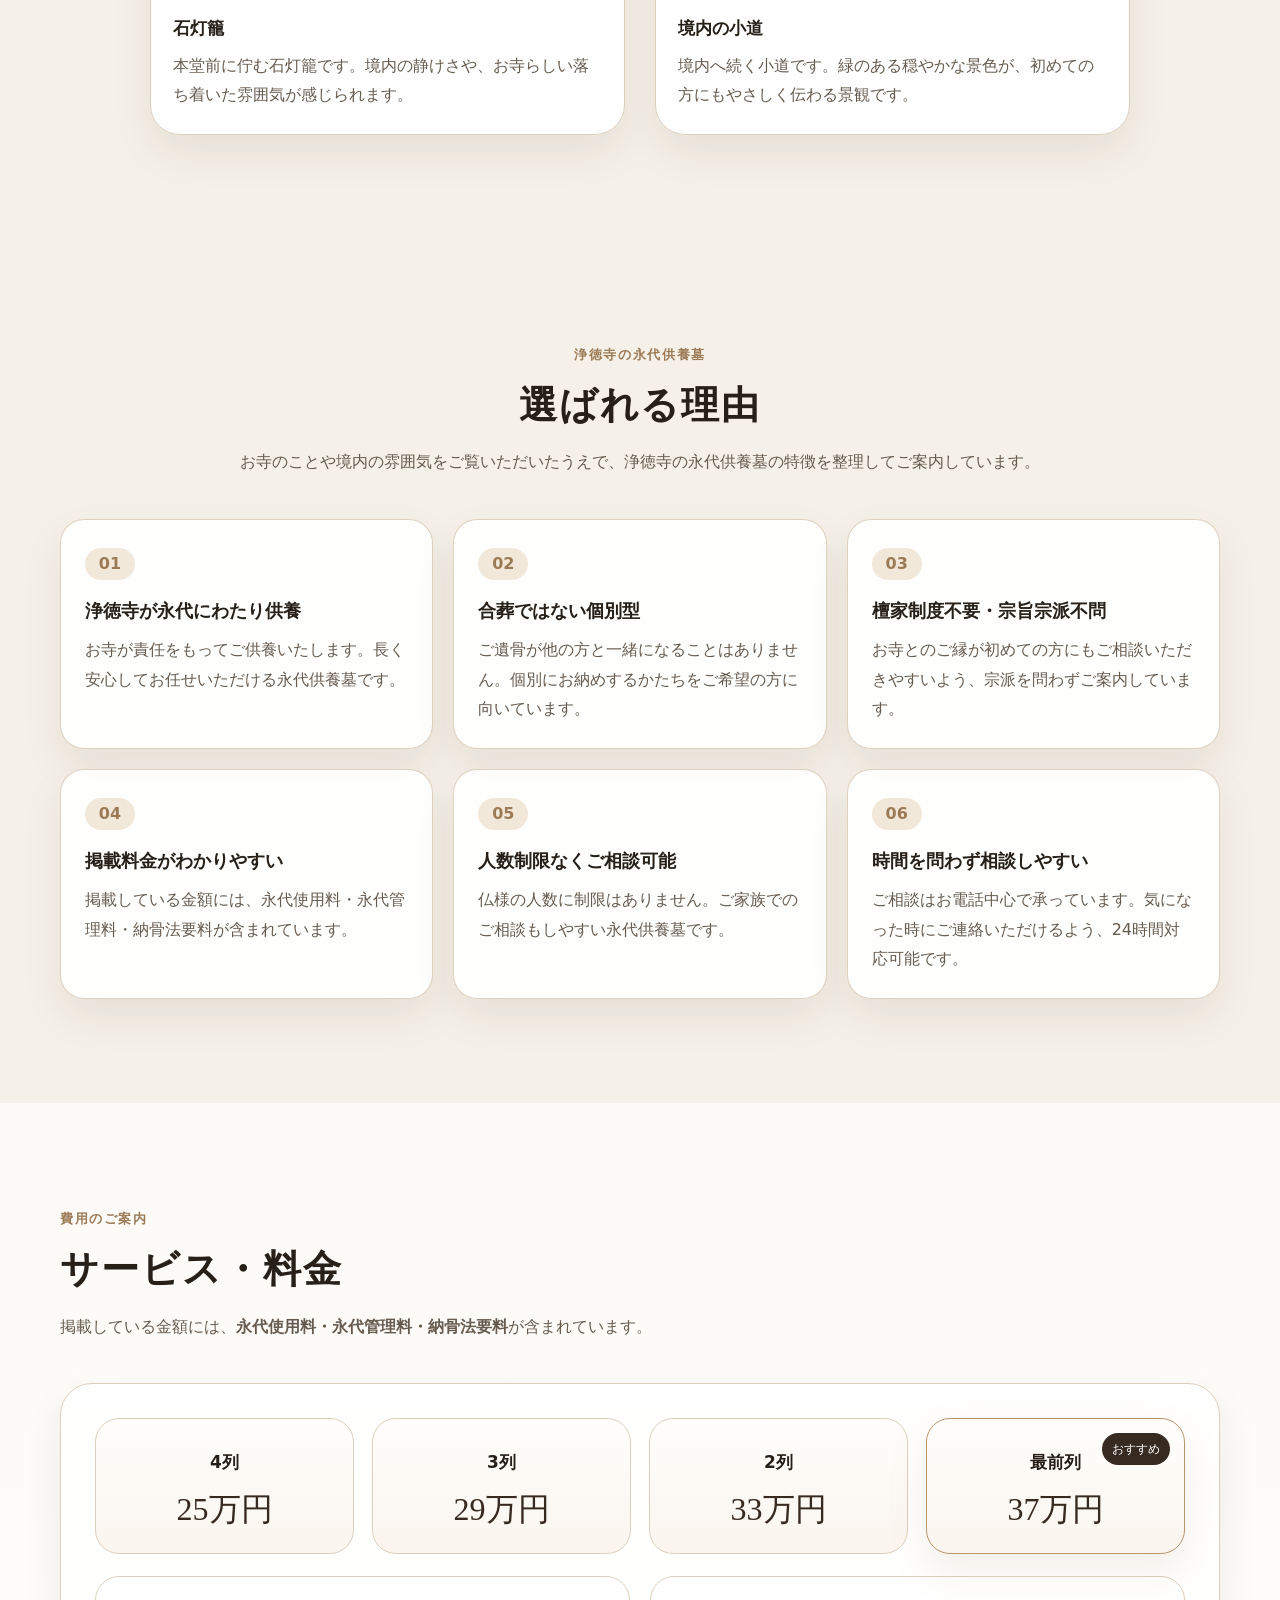
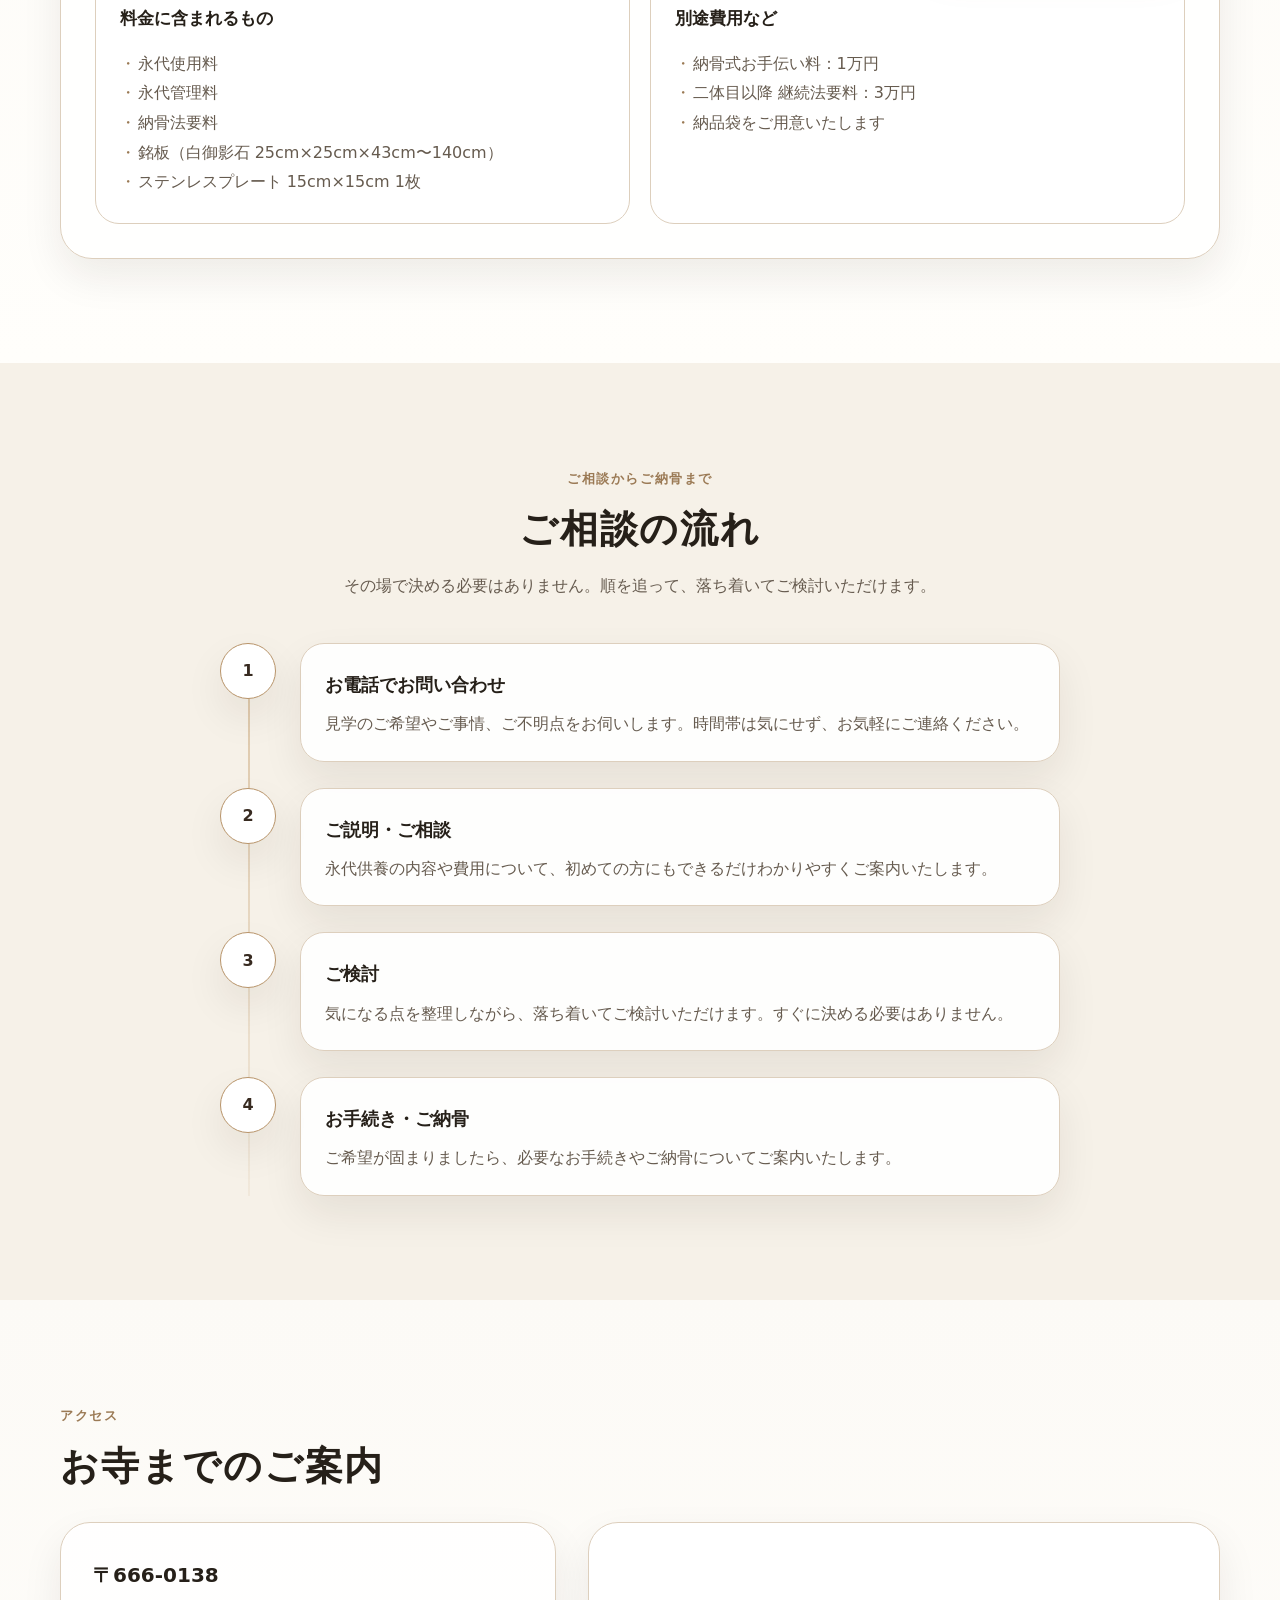
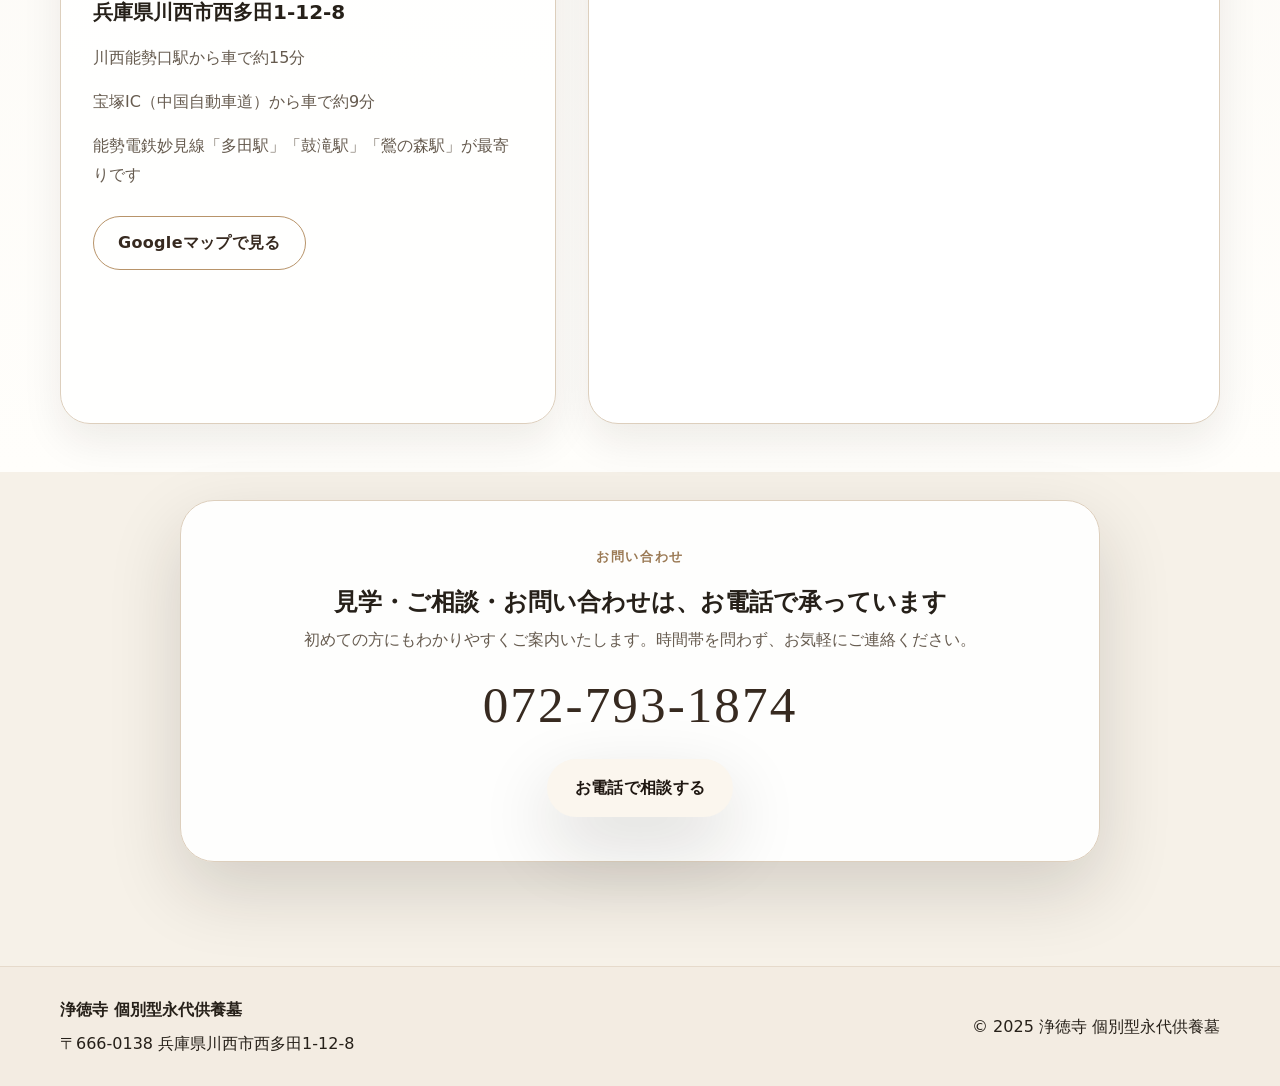
==== commit ea3b6b50: "Add files via upload" ====
--- a/index.html
+++ b/index.html
@@ -4,12 +4,12 @@
   <meta charset="utf-8">
   <meta name="viewport" content="width=device-width, initial-scale=1">
   <title>浄徳寺 個別型永代供養墓｜川西市で初めて永代供養を探す方へ</title>
-  <meta name="description" content="兵庫県川西市の浄徳寺による個別型永代供養墓のご案内。まずはお寺について知りたい方にもわかりやすく、境内の雰囲気、選ばれる理由、料金、ご相談の流れまで順にご覧いただけます。">
+  <meta name="description" content="兵庫県川西市の浄徳寺による個別型永代供養墓のご案内。初めて永代供養を検討される方にもわかりやすく、お寺のご紹介、境内の雰囲気、選ばれる理由、料金、ご相談の流れまで順にご覧いただけます。">
   <meta name="format-detection" content="telephone=no">
   <meta name="theme-color" content="#f6f1e8">
   <meta property="og:type" content="website">
   <meta property="og:title" content="浄徳寺 個別型永代供養墓">
-  <meta property="og:description" content="川西市で永代供養をお探しの方へ。お寺のご紹介から料金や流れまで、初めての方にもわかりやすくご案内しています。">
+  <meta property="og:description" content="川西市で永代供養をお探しの方へ。お寺のご紹介から境内の雰囲気、料金や流れまで、初めての方にもわかりやすくご案内しています。">
   <meta property="og:image" content="images/ogp.jpg">
   <meta property="og:locale" content="ja_JP">
   <meta name="twitter:card" content="summary_large_image">
@@ -110,25 +110,25 @@
       <div class="container">
         <div class="section-heading guide-heading">
           <p class="section-kicker">初めて永代供養を考える方へ</p>
-          <h2>まずは、お寺のことや境内の雰囲気をご覧ください</h2>
-          <p>永代供養をご検討の際は、費用だけでなく、どのようなお寺でどのような場所なのかを知ってから内容をご確認いただくことで、より安心してご判断いただけます。</p>
+          <h2>初めての方にも、安心してご覧いただけるように</h2>
+          <p>浄徳寺のホームページをご覧いただき、ありがとうございます。永代供養をご検討の際は、費用だけでなく、どのようなお寺で、どのような雰囲気の中でご供養されるのかを知っていただくことも大切だと考えています。このページでは、まずお寺のことや境内の様子をご紹介し、その後に永代供養墓の特徴や料金、ご相談の流れをご案内しています。</p>
         </div>
 
         <div class="guide-cards">
           <article class="guide-card">
             <span class="guide-step">01</span>
             <h3>浄徳寺について知る</h3>
-            <p>真宗大谷派の寺院としてのご紹介や、地域に根ざしたお寺であることを、はじめにご覧いただけます。</p>
+            <p>まずは、お寺の基本的なご紹介と、地域に根ざした寺院として大切にしていることをご覧いただけます。</p>
           </article>
           <article class="guide-card">
             <span class="guide-step">02</span>
             <h3>境内の雰囲気を見る</h3>
-            <p>本堂や境内の写真を通して、初めてお越しになる方にも落ち着いた空気が伝わるようにご案内しています。</p>
+            <p>写真を通して、初めてお越しになる方にも境内の落ち着いた空気が伝わるようにご案内しています。</p>
           </article>
           <article class="guide-card">
             <span class="guide-step">03</span>
             <h3>特徴・料金・流れを確認する</h3>
-            <p>そのうえで、浄徳寺の永代供養墓の特徴、料金、ご相談からご納骨までの流れを順にご確認いただけます。</p>
+            <p>そのうえで、浄徳寺の永代供養墓の特徴、料金、ご相談からご納骨までの流れを順にご覧いただけます。</p>
           </article>
         </div>
       </div>
--- a/styles.css
+++ b/styles.css
@@ -139,6 +139,9 @@
 .eyebrow{
   display:inline-flex;
   align-items:center;
+  align-self:flex-start;
+  width:fit-content;
+  max-width:max-content;
   gap:8px;
   padding:8px 14px;
   margin-bottom:12px;
@@ -148,6 +151,7 @@
   color:var(--brand);
   box-shadow:0 10px 24px rgba(34,24,17,.08);
   font-size:.84rem;
+  white-space:nowrap;
 }
 .hero h1{
   max-width:none;
@@ -287,17 +291,17 @@
   margin-bottom:14px;
 }
 .guide-heading h2{
-  font-size:clamp(2rem, 3.6vw, 3.05rem);
-  line-height:1.25;
-  letter-spacing:.08em;
+  font-size:clamp(2rem, 3.8vw, 3.2rem);
+  line-height:1.35;
+  letter-spacing:.06em;
 }
 .guide-heading p:last-child{
-  max-width:680px;
+  max-width:760px;
   margin-inline:auto;
-  line-height:1.9;
+  line-height:2;
 }
 .guide-heading{
-  max-width:820px;
+  max-width:860px;
   margin-inline:auto;
   text-align:center;
 }
@@ -521,7 +525,7 @@
 }
 
 .gallery-heading{
-  max-width:820px;
+  max-width:760px;
   margin-inline:auto;
 }
 .gallery-grid{
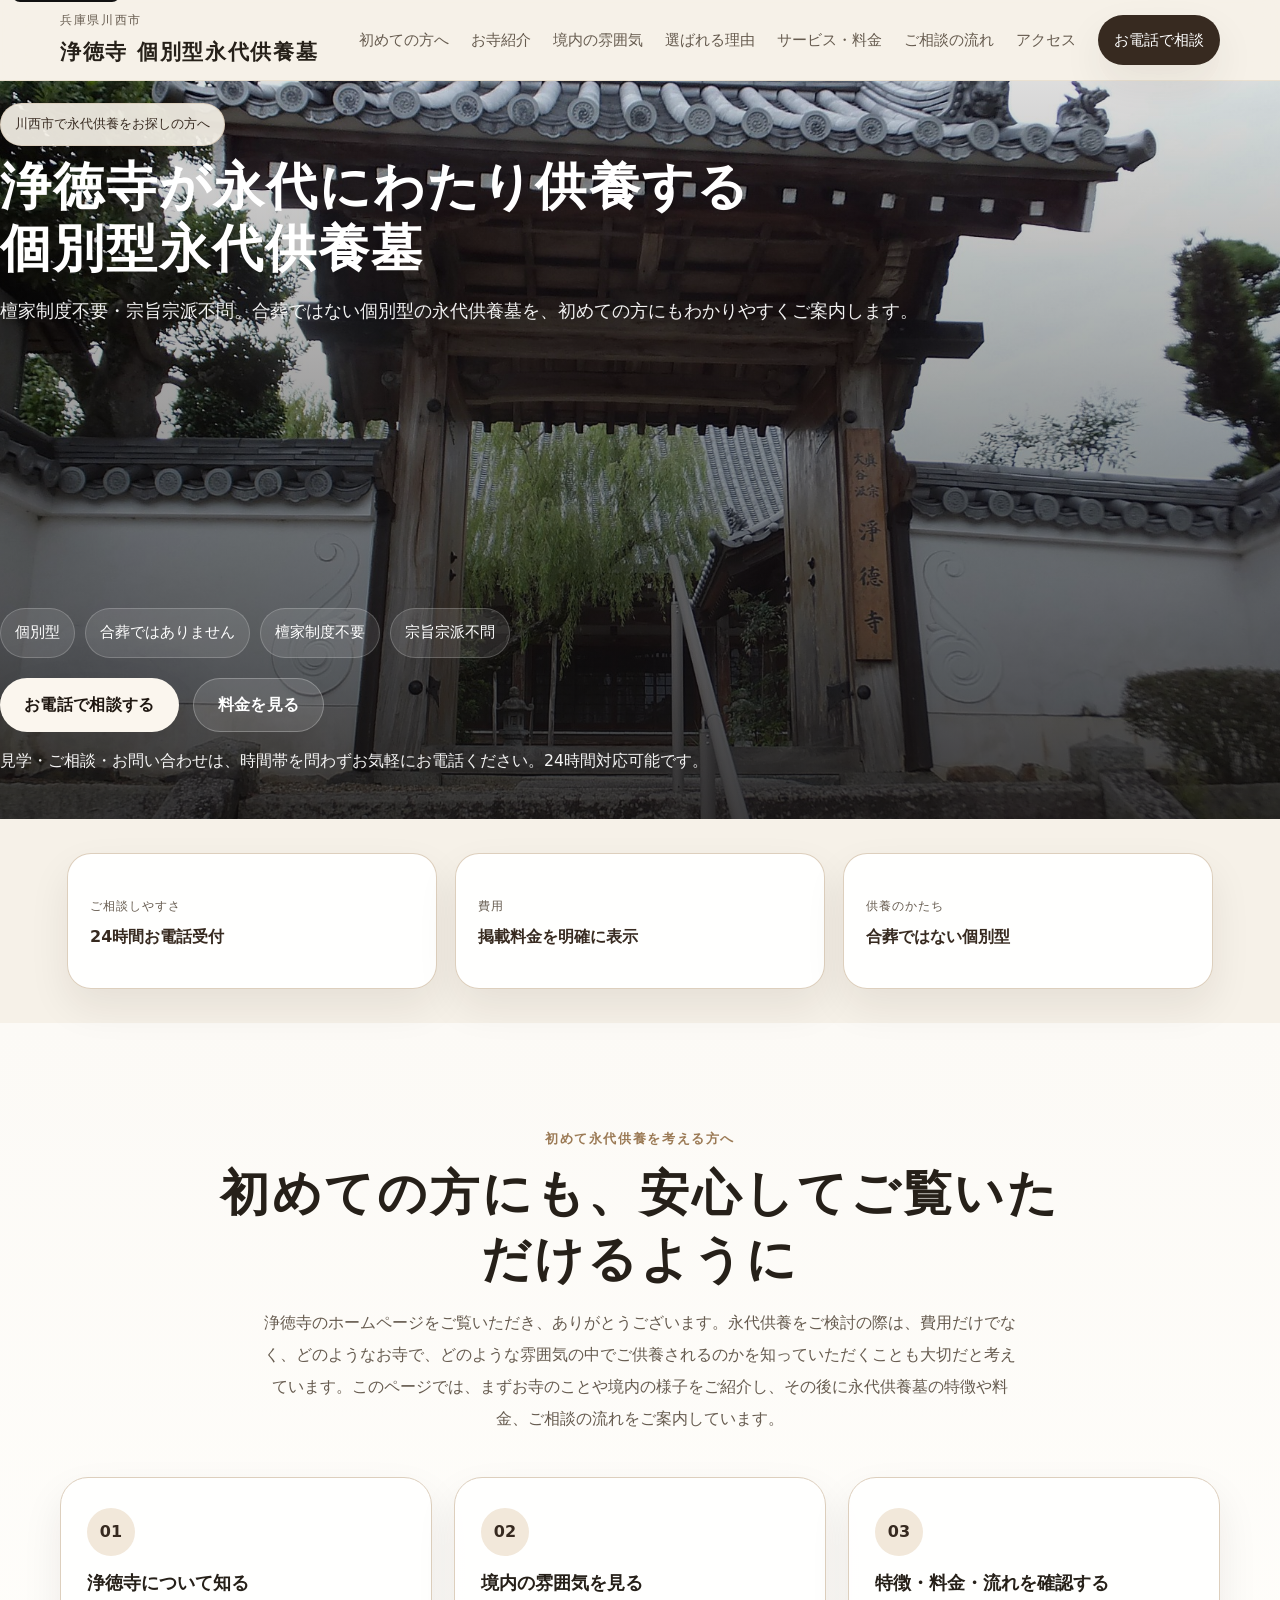
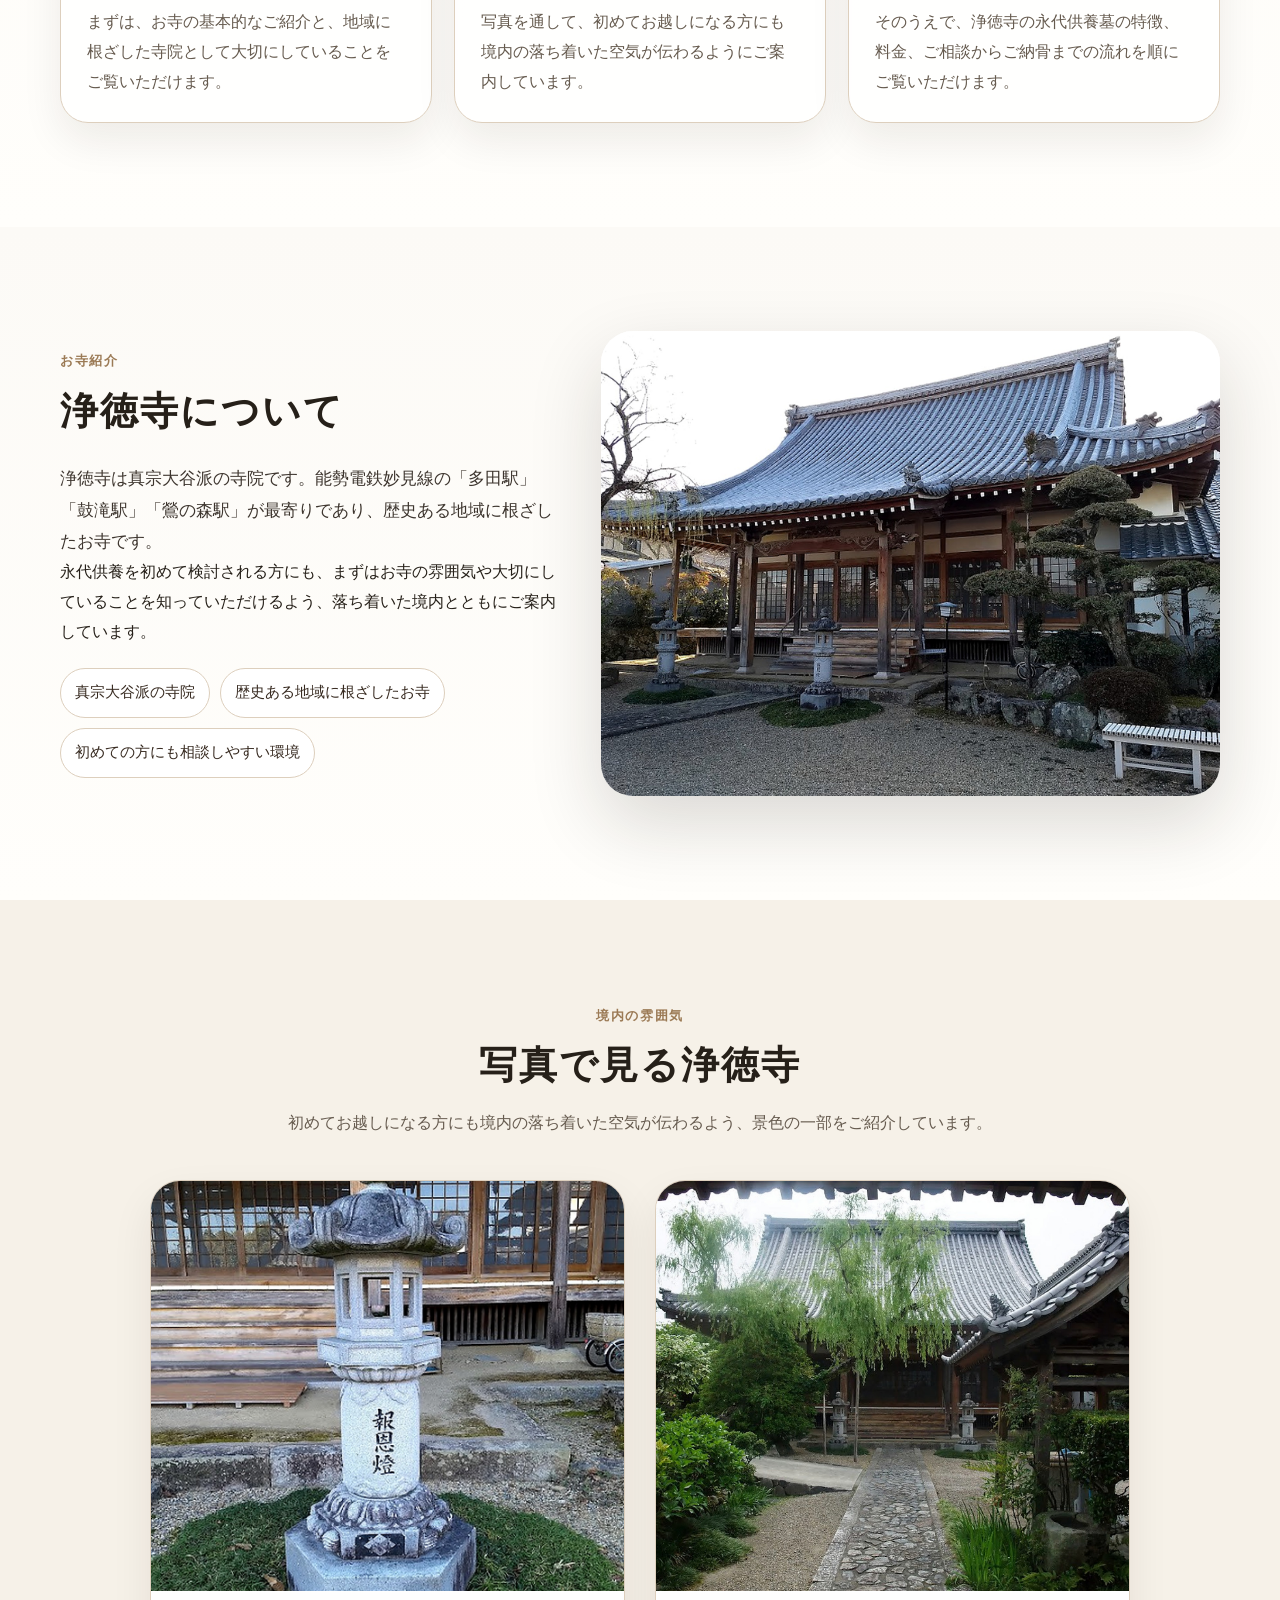
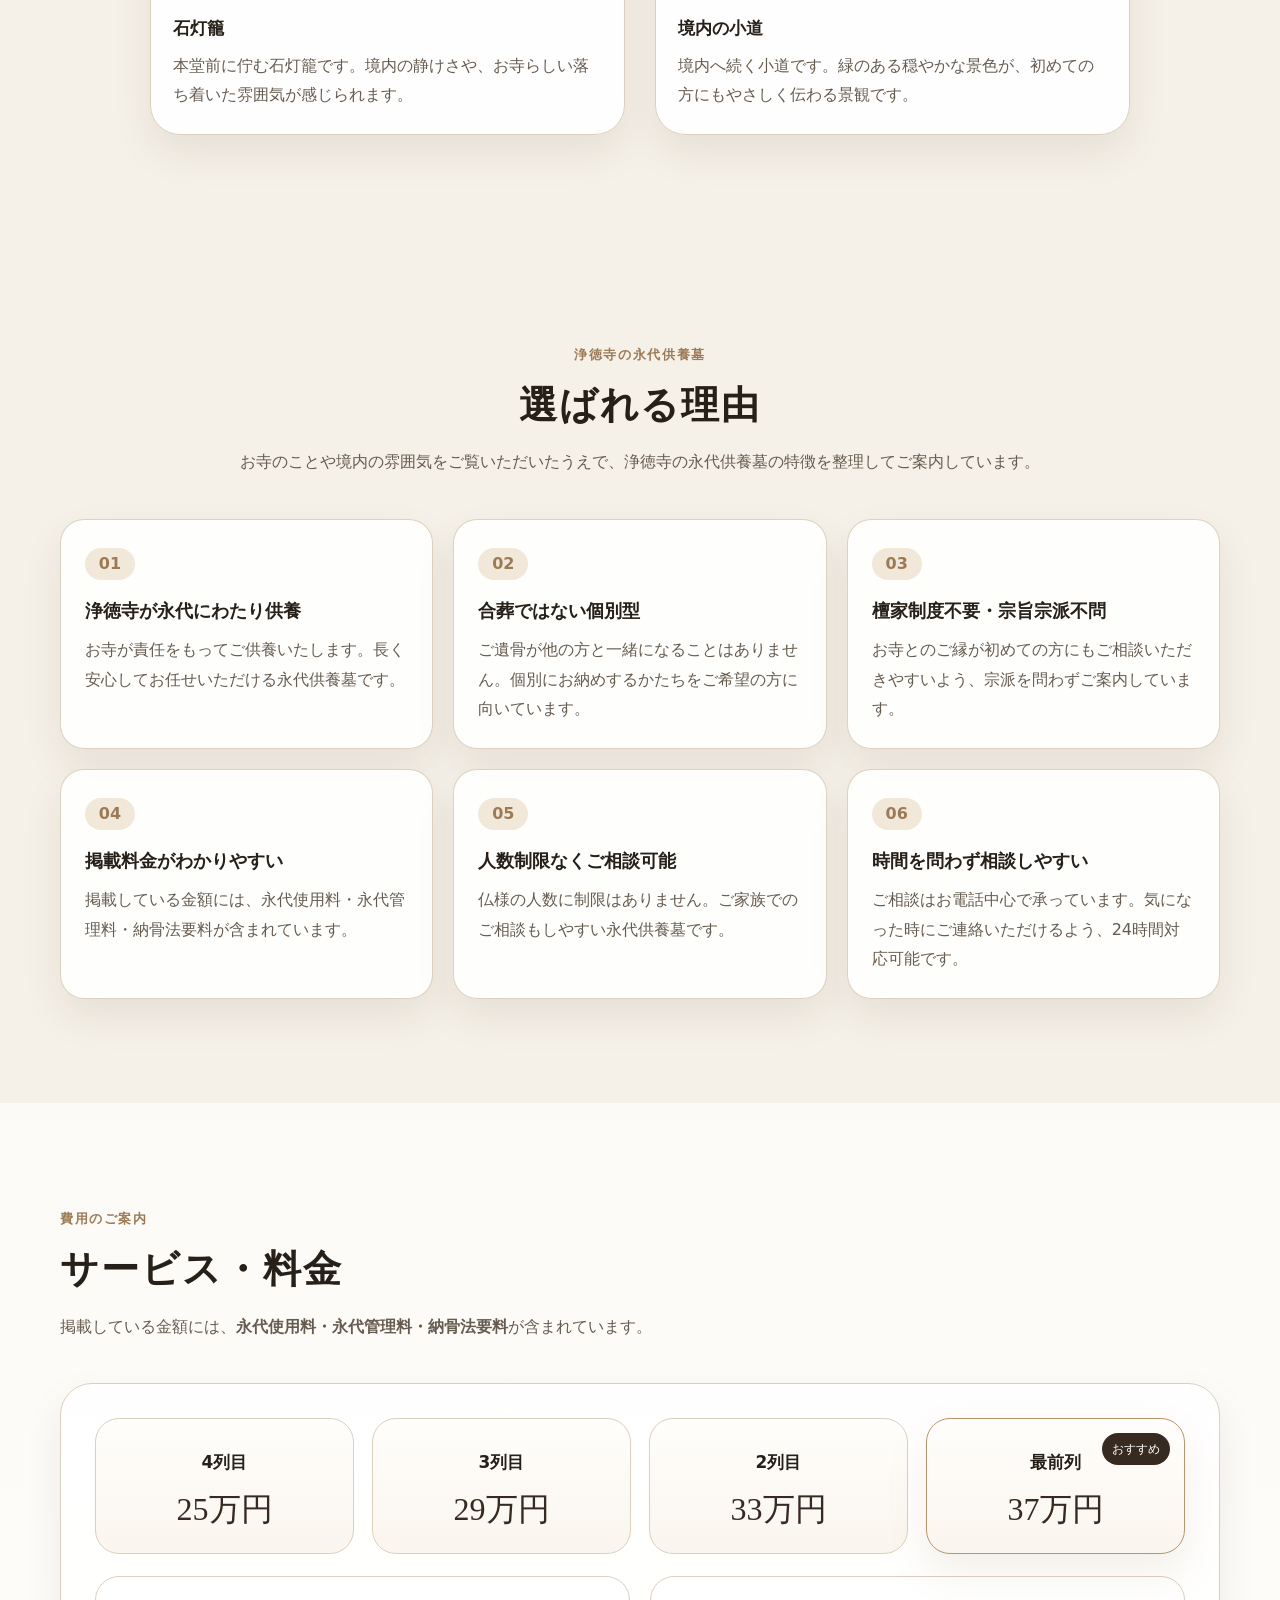
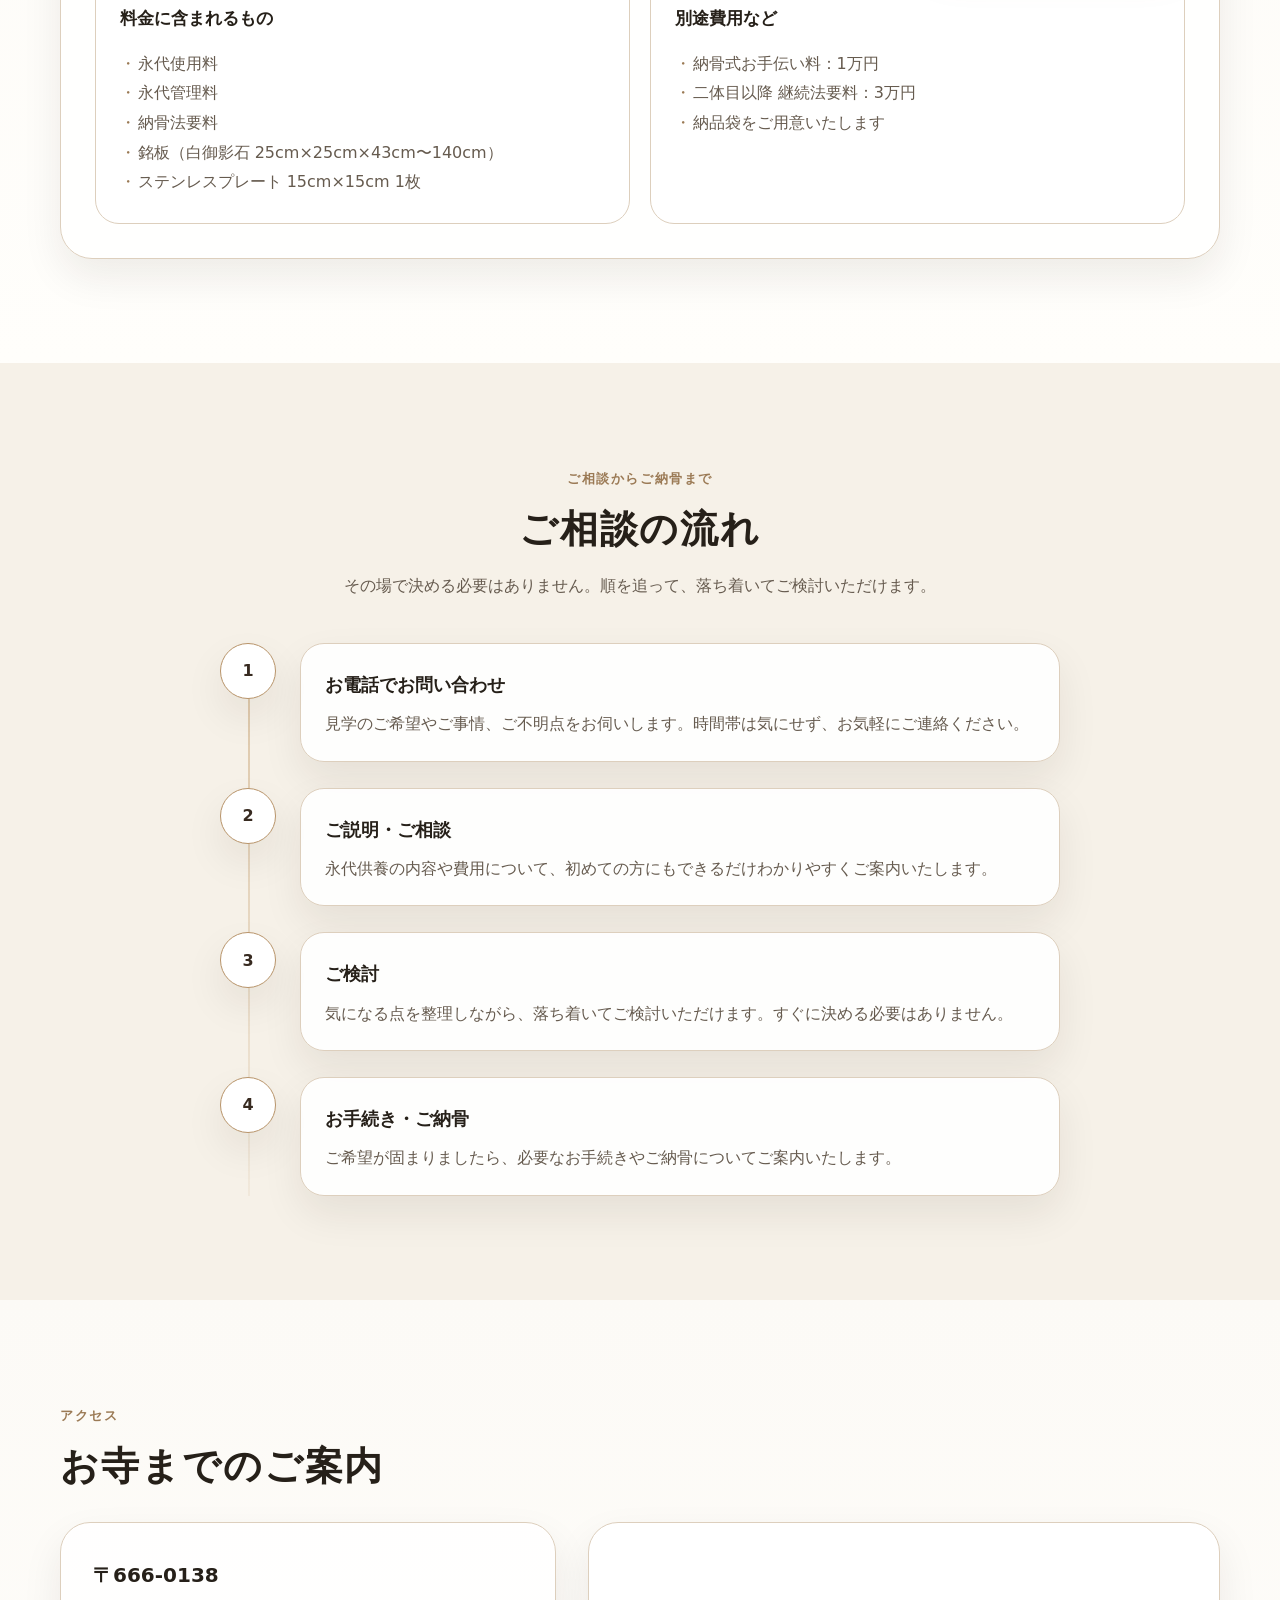
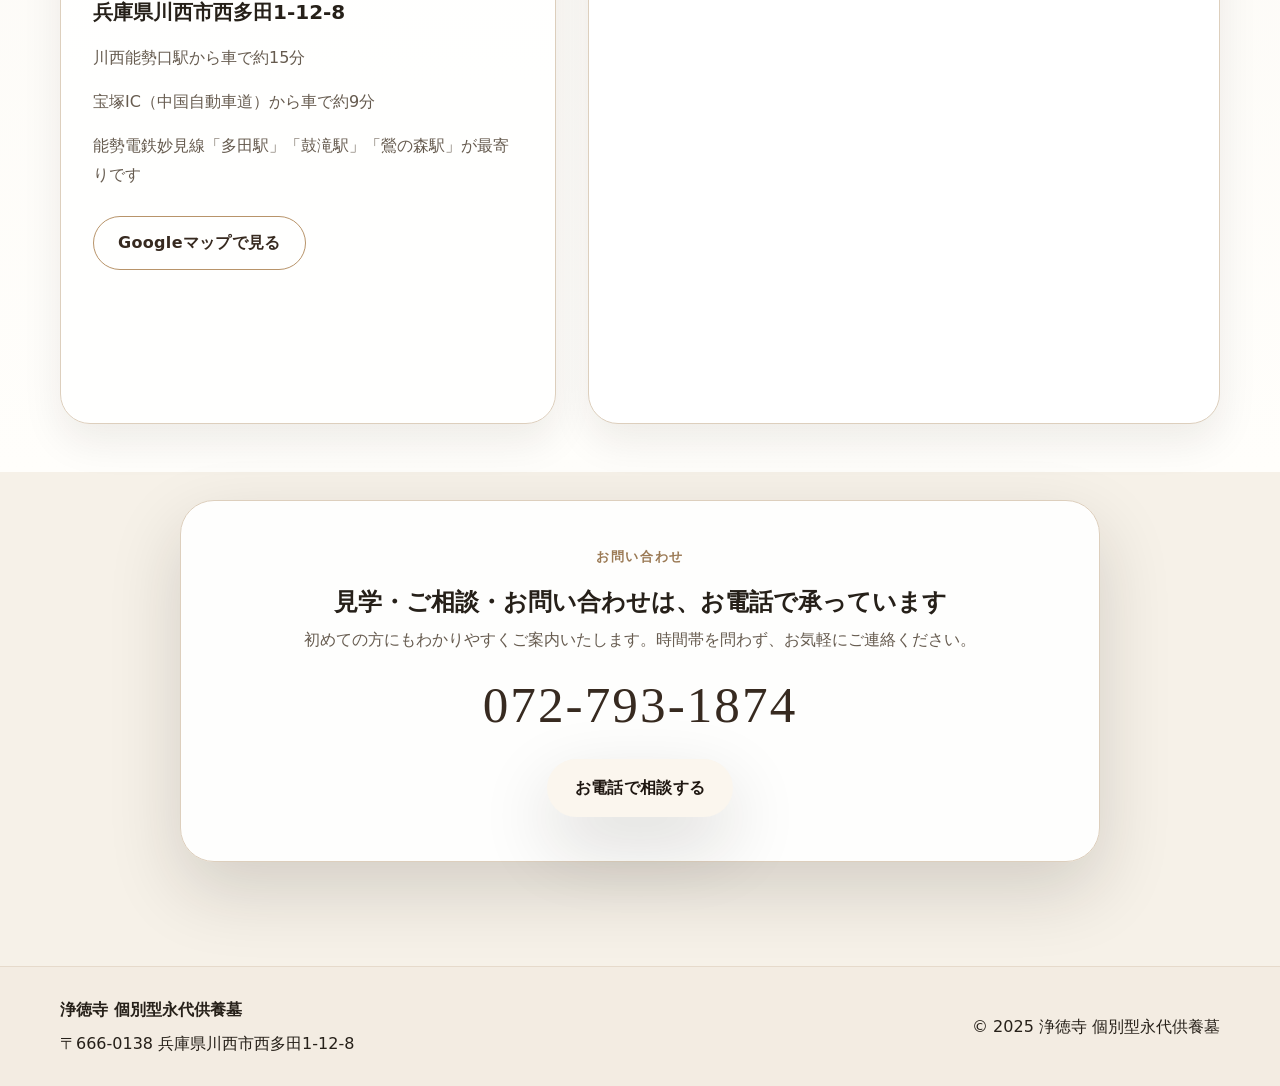
==== commit e5a14a77: "Update index.html" ====
--- a/index.html
+++ b/index.html
@@ -241,15 +241,15 @@
         <div class="pricing-shell">
           <div class="pricing-grid">
             <article class="price-card">
-              <h3>4列</h3>
+              <h3>4列目</h3>
               <p class="price">25万円</p>
             </article>
             <article class="price-card">
-              <h3>3列</h3>
+              <h3>3列目</h3>
               <p class="price">29万円</p>
             </article>
             <article class="price-card">
-              <h3>2列</h3>
+              <h3>2列目</h3>
               <p class="price">33万円</p>
             </article>
             <article class="price-card price-card-featured">
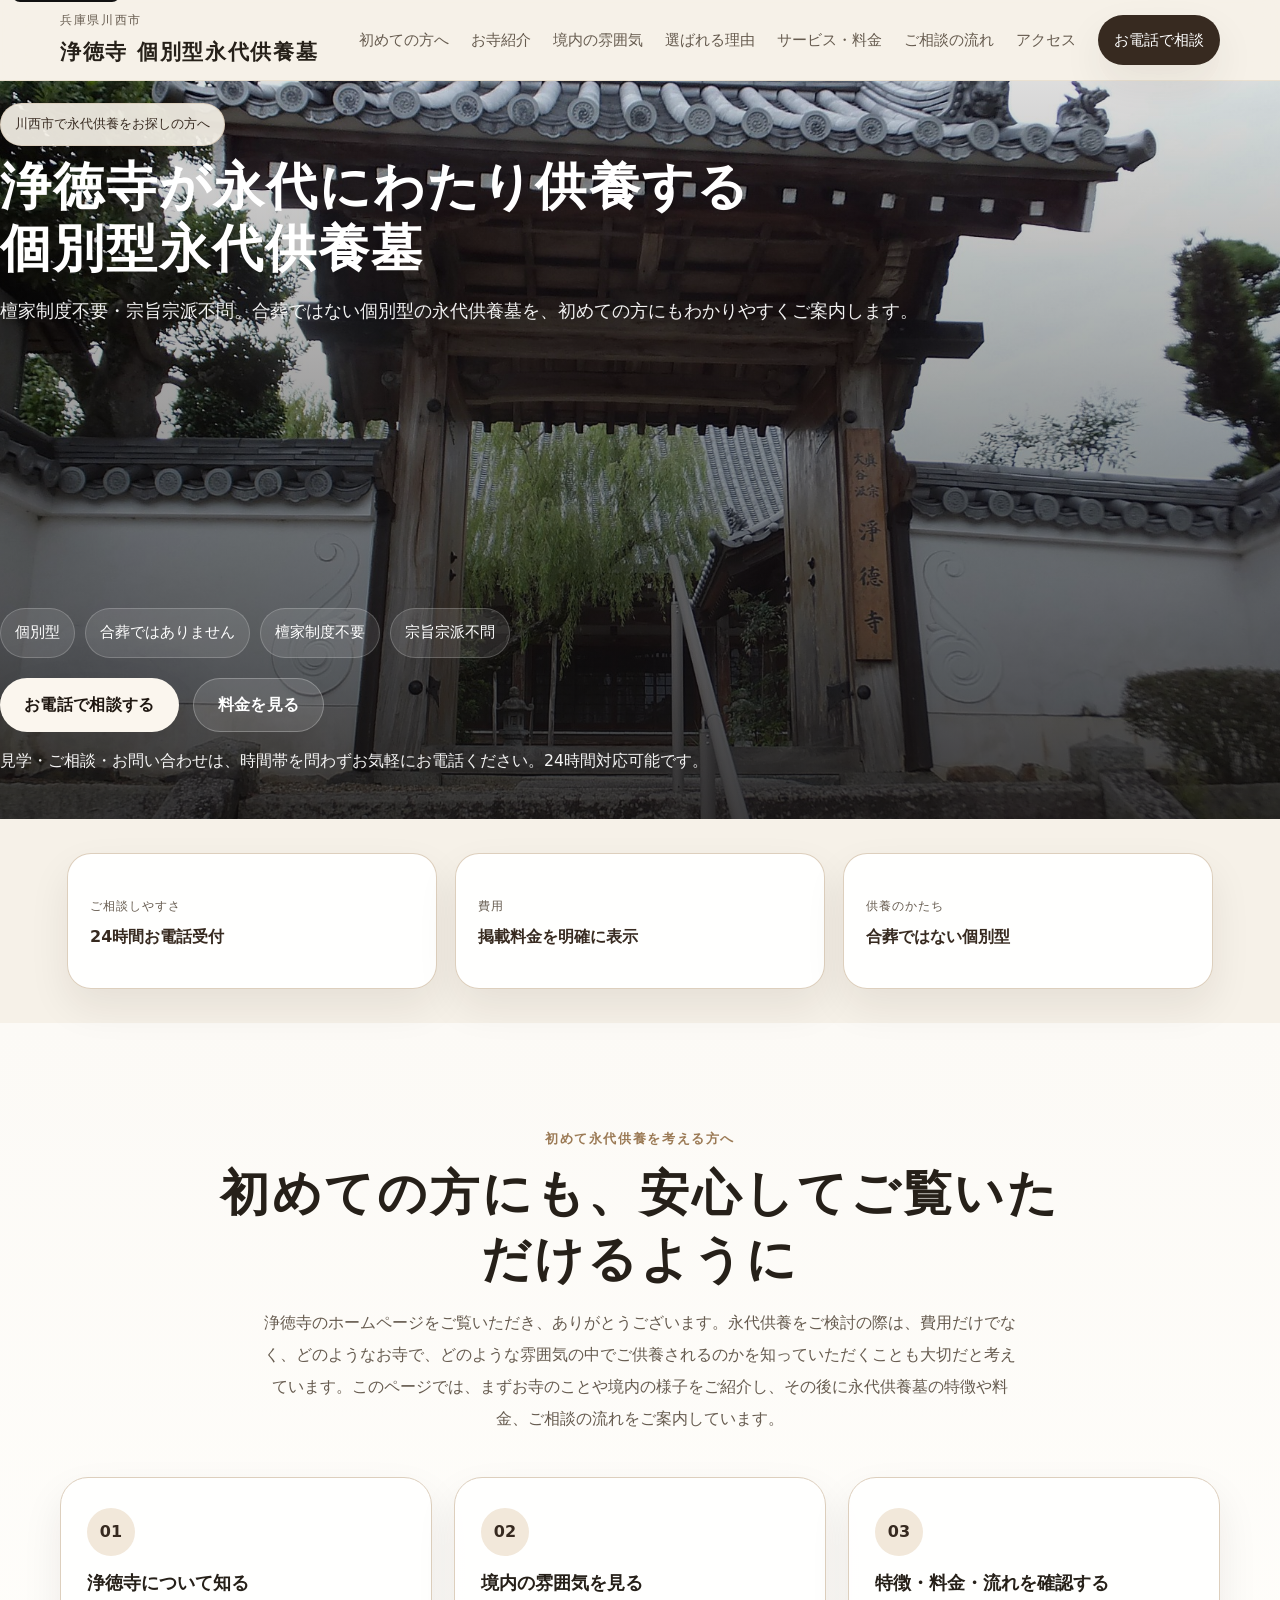
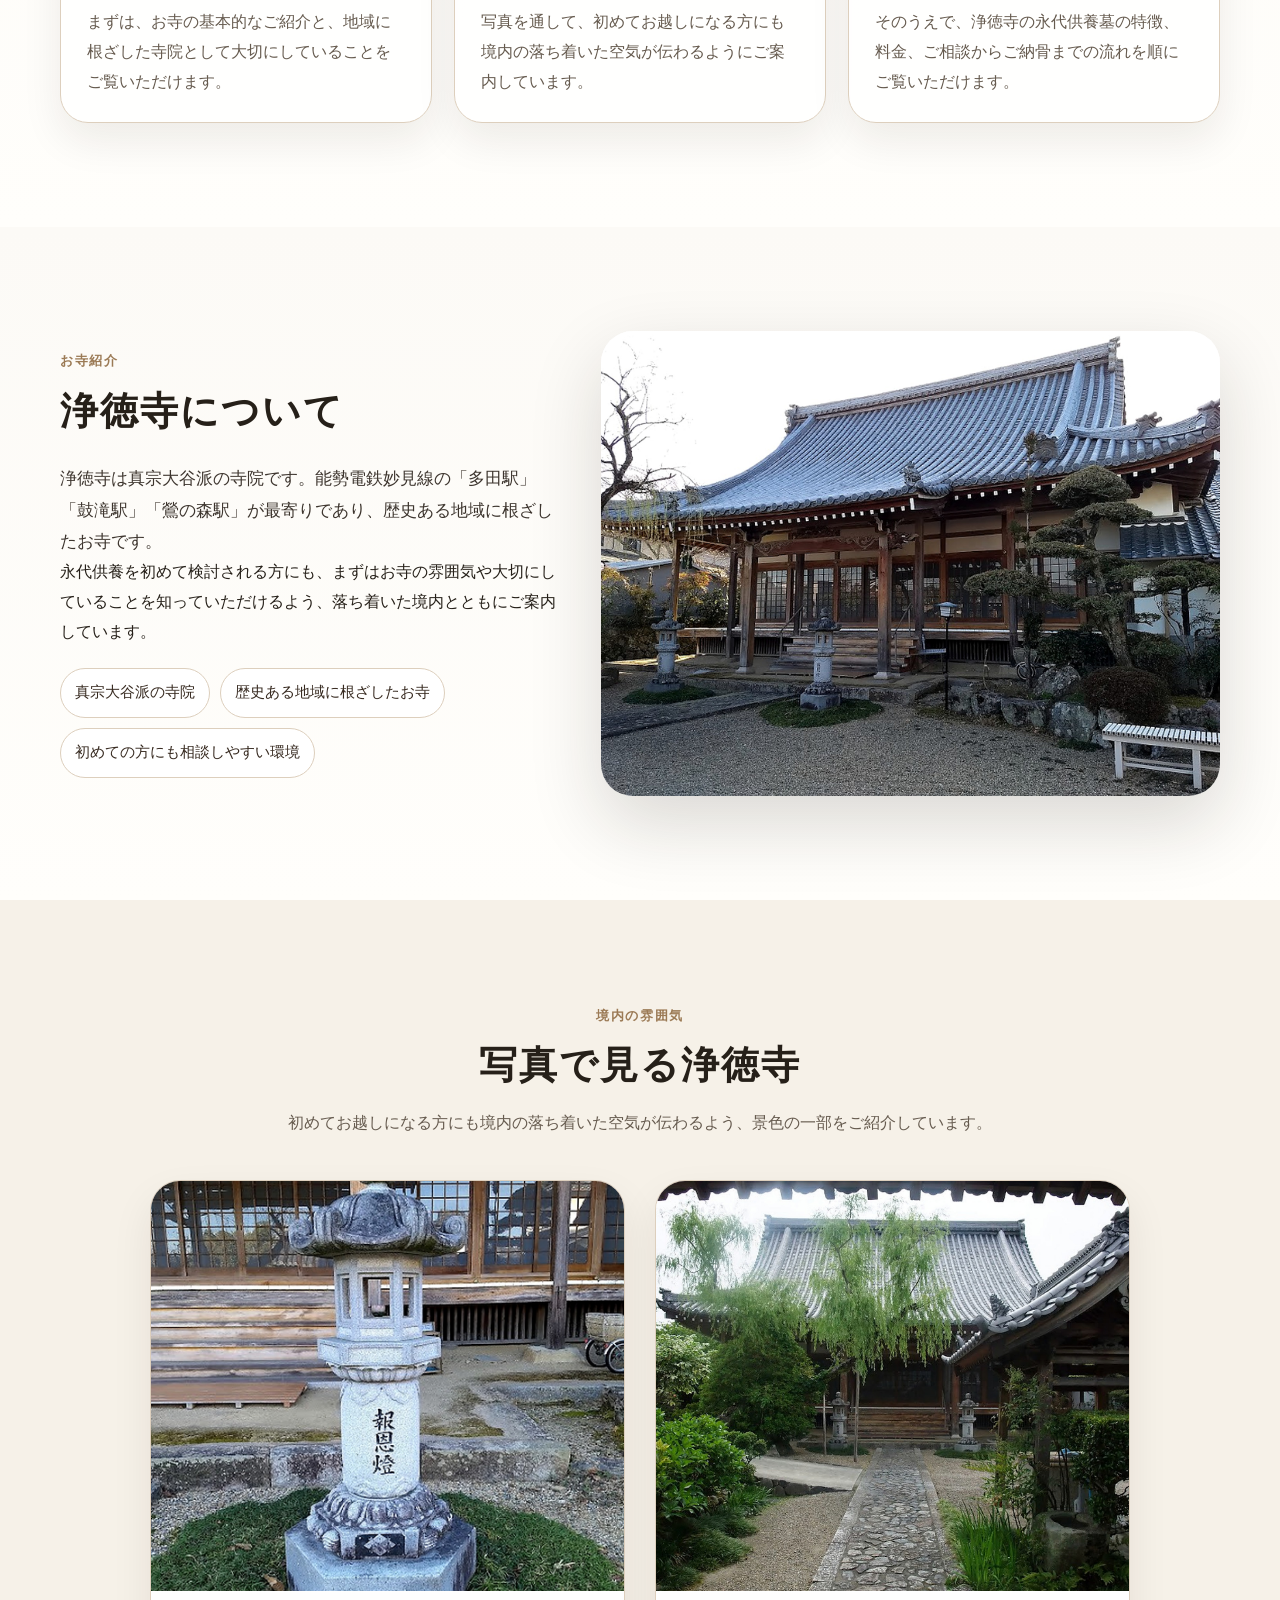
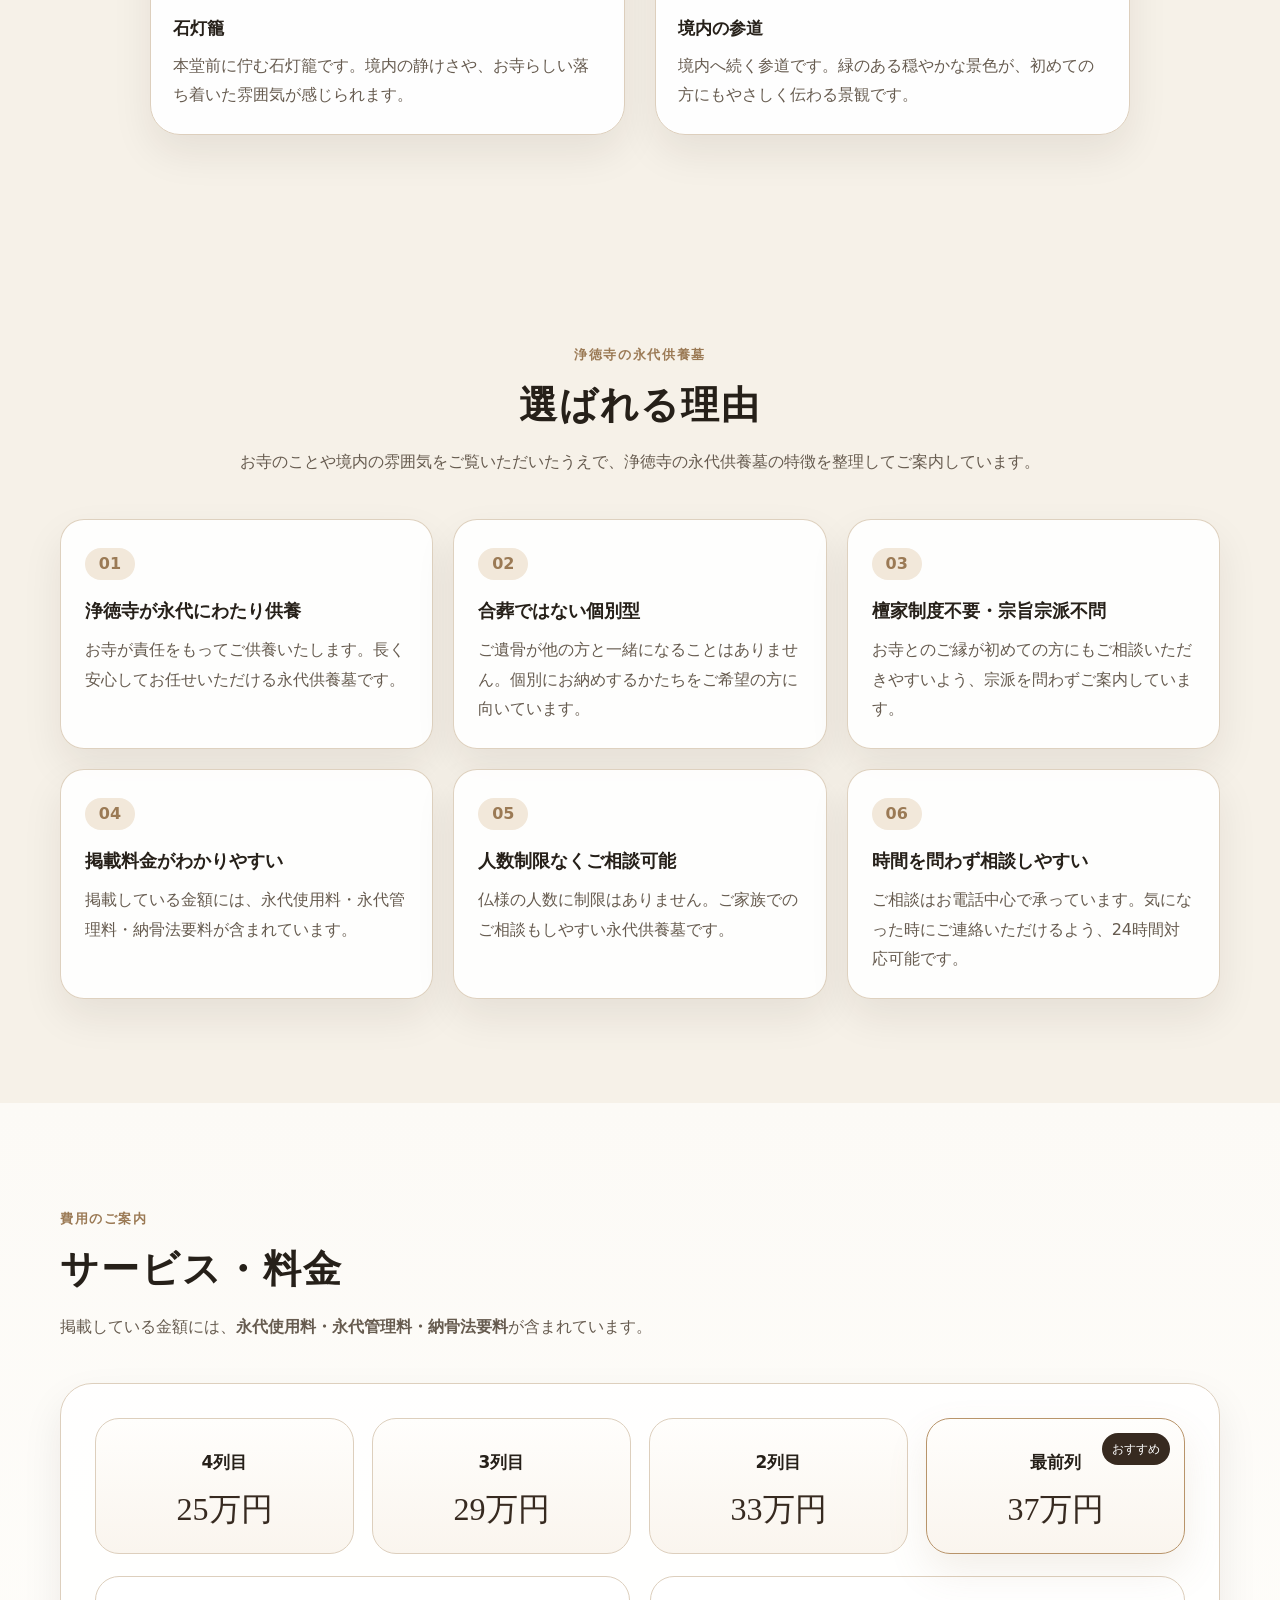
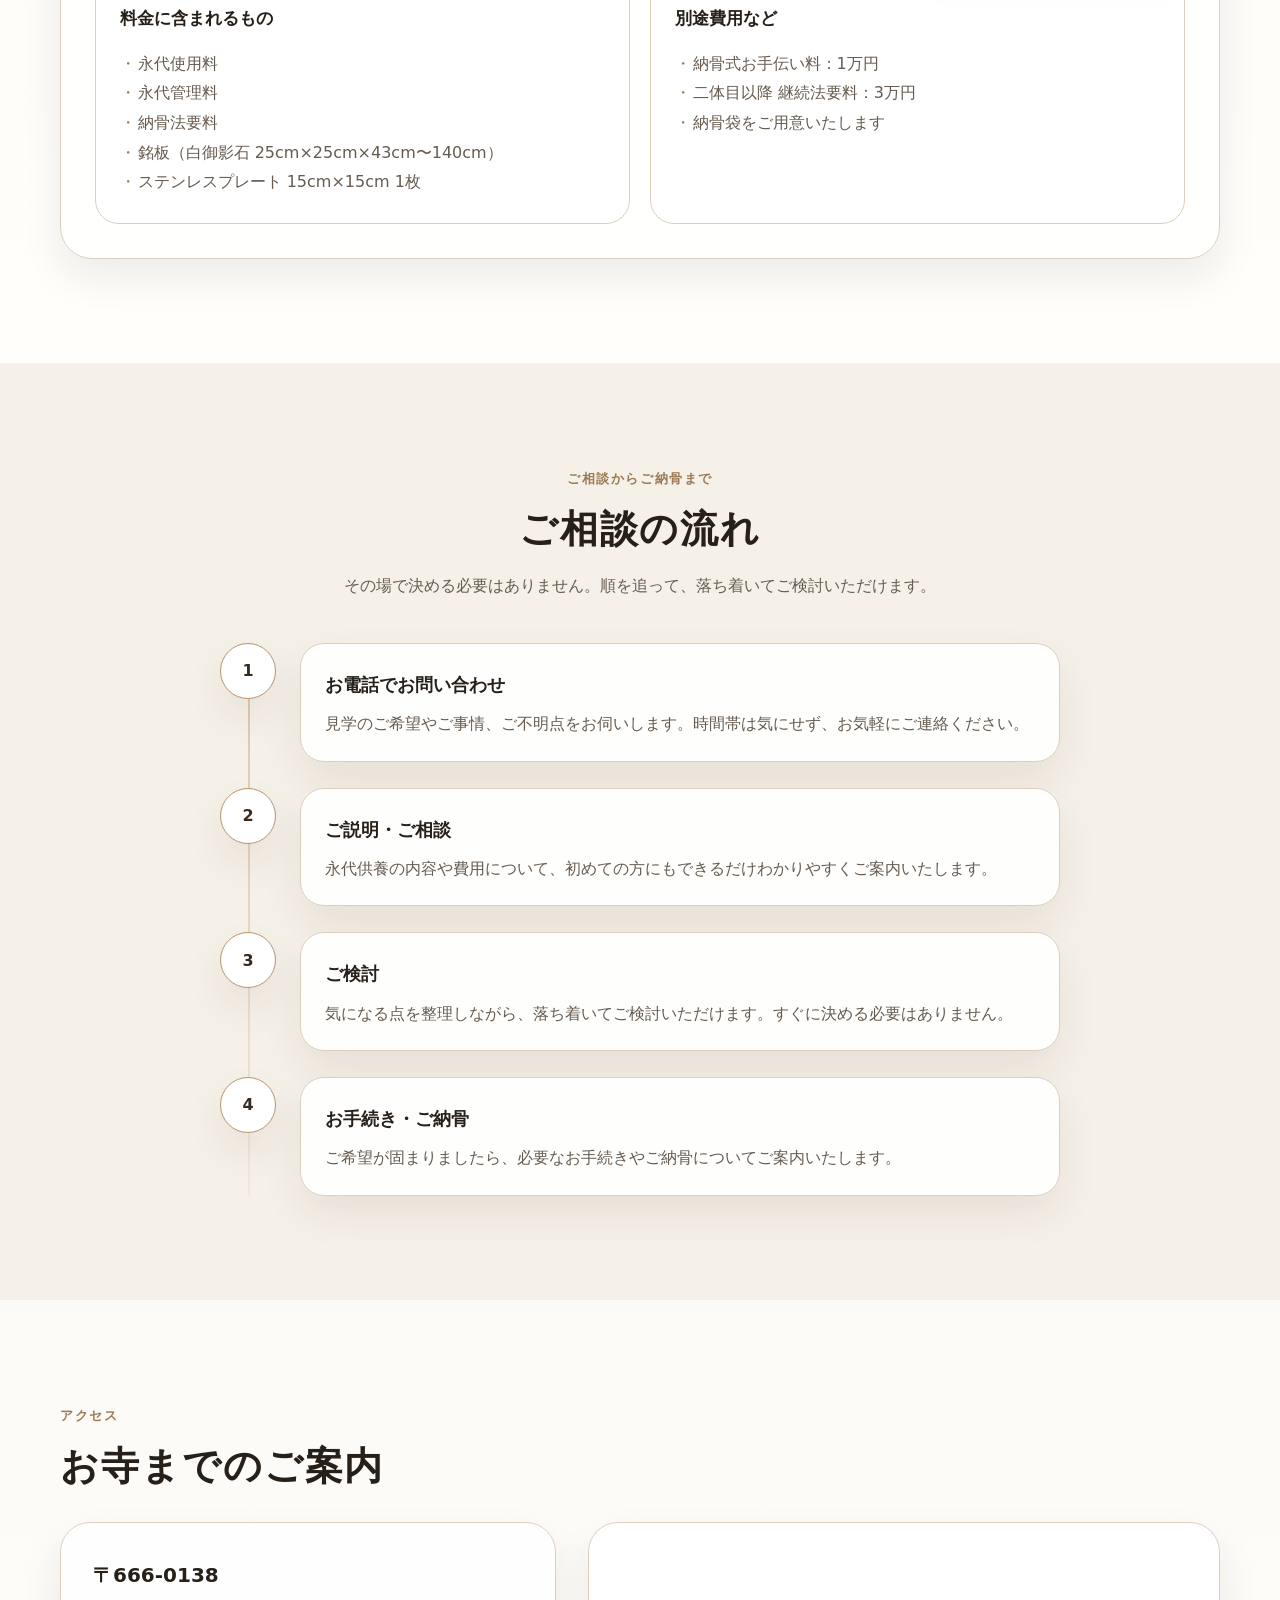
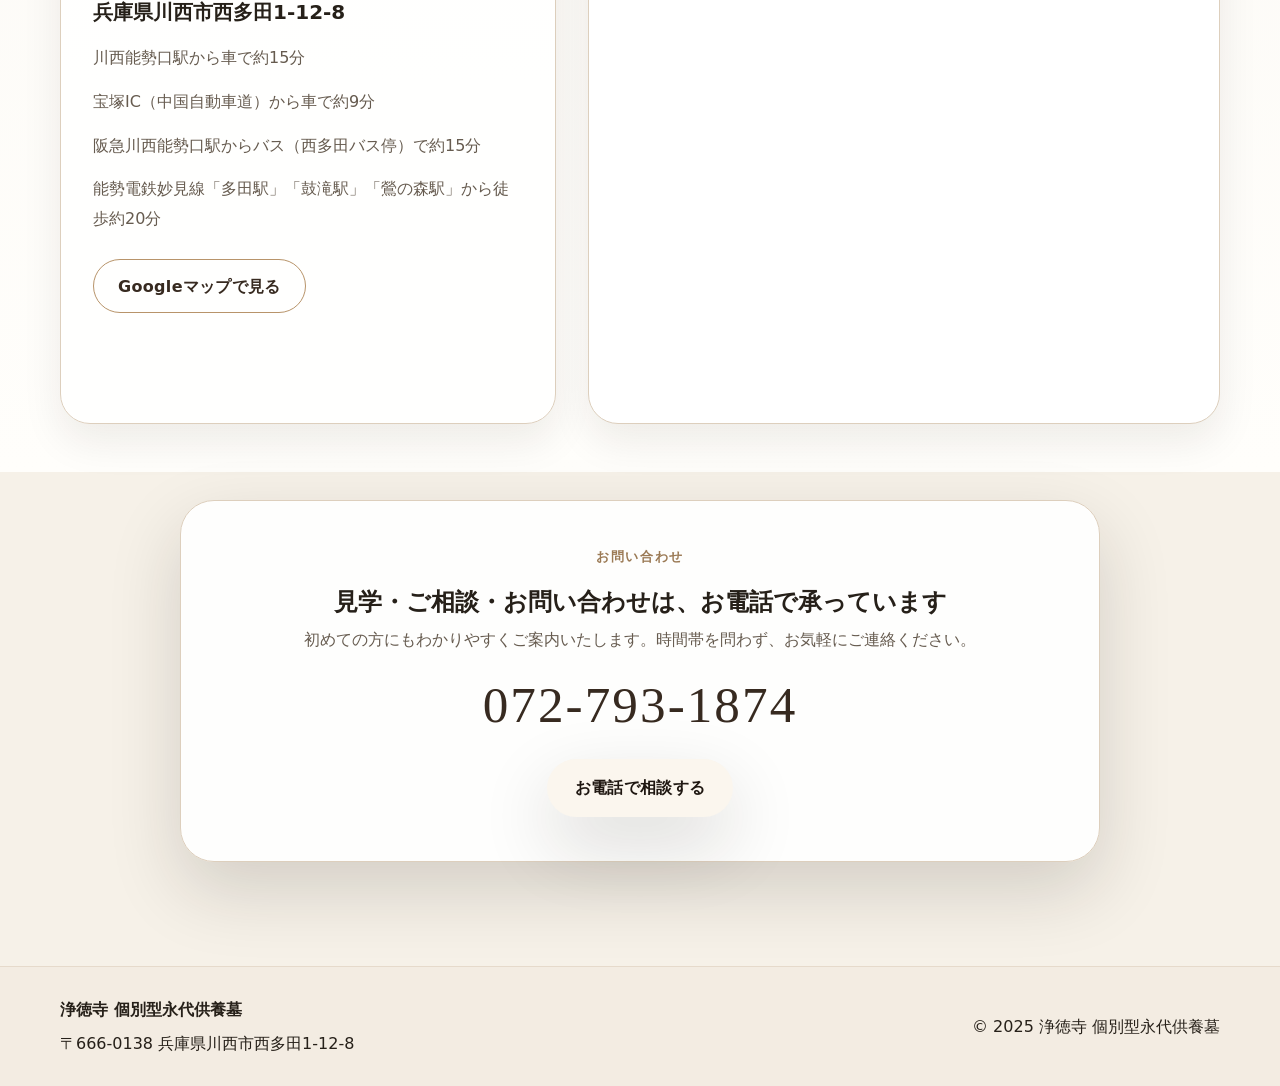
==== commit d21997b7: "Update image alt text and access information" ====
--- a/index.html
+++ b/index.html
@@ -177,10 +177,10 @@
           </figure>
 
           <figure class="gallery-item">
-            <img src="images/gallery-garden.jpg" alt="浄徳寺の境内へ続く小道">
+            <img src="images/gallery-garden.jpg" alt="浄徳寺の境内へ続く参道">
             <figcaption>
-              <strong>境内の小道</strong>
-              <span>境内へ続く小道です。緑のある穏やかな景色が、初めての方にもやさしく伝わる景観です。</span>
+              <strong>境内の参道</strong>
+              <span>境内へ続く参道です。緑のある穏やかな景色が、初めての方にもやさしく伝わる景観です。</span>
             </figcaption>
           </figure>
         </div>
@@ -275,7 +275,7 @@
               <ul class="plain-list">
                 <li>納骨式お手伝い料：1万円</li>
                 <li>二体目以降 継続法要料：3万円</li>
-                <li>納品袋をご用意いたします</li>
+                <li>納骨袋をご用意いたします</li>
               </ul>
             </div>
           </div>
@@ -337,7 +337,8 @@
             <ul class="plain-list access-list">
               <li>川西能勢口駅から車で約15分</li>
               <li>宝塚IC（中国自動車道）から車で約9分</li>
-              <li>能勢電鉄妙見線「多田駅」「鼓滝駅」「鶯の森駅」が最寄りです</li>
+              <li>阪急川西能勢口駅からバス（西多田バス停）で約15分</li>
+              <li>能勢電鉄妙見線「多田駅」「鼓滝駅」「鶯の森駅」から徒歩約20分</li>
             </ul>
             <div class="access-actions">
               <a class="btn btn-outline" href="https://maps.app.goo.gl/2CKfLxkK2UYbUCqq8" target="_blank" rel="noopener noreferrer">Googleマップで見る</a>
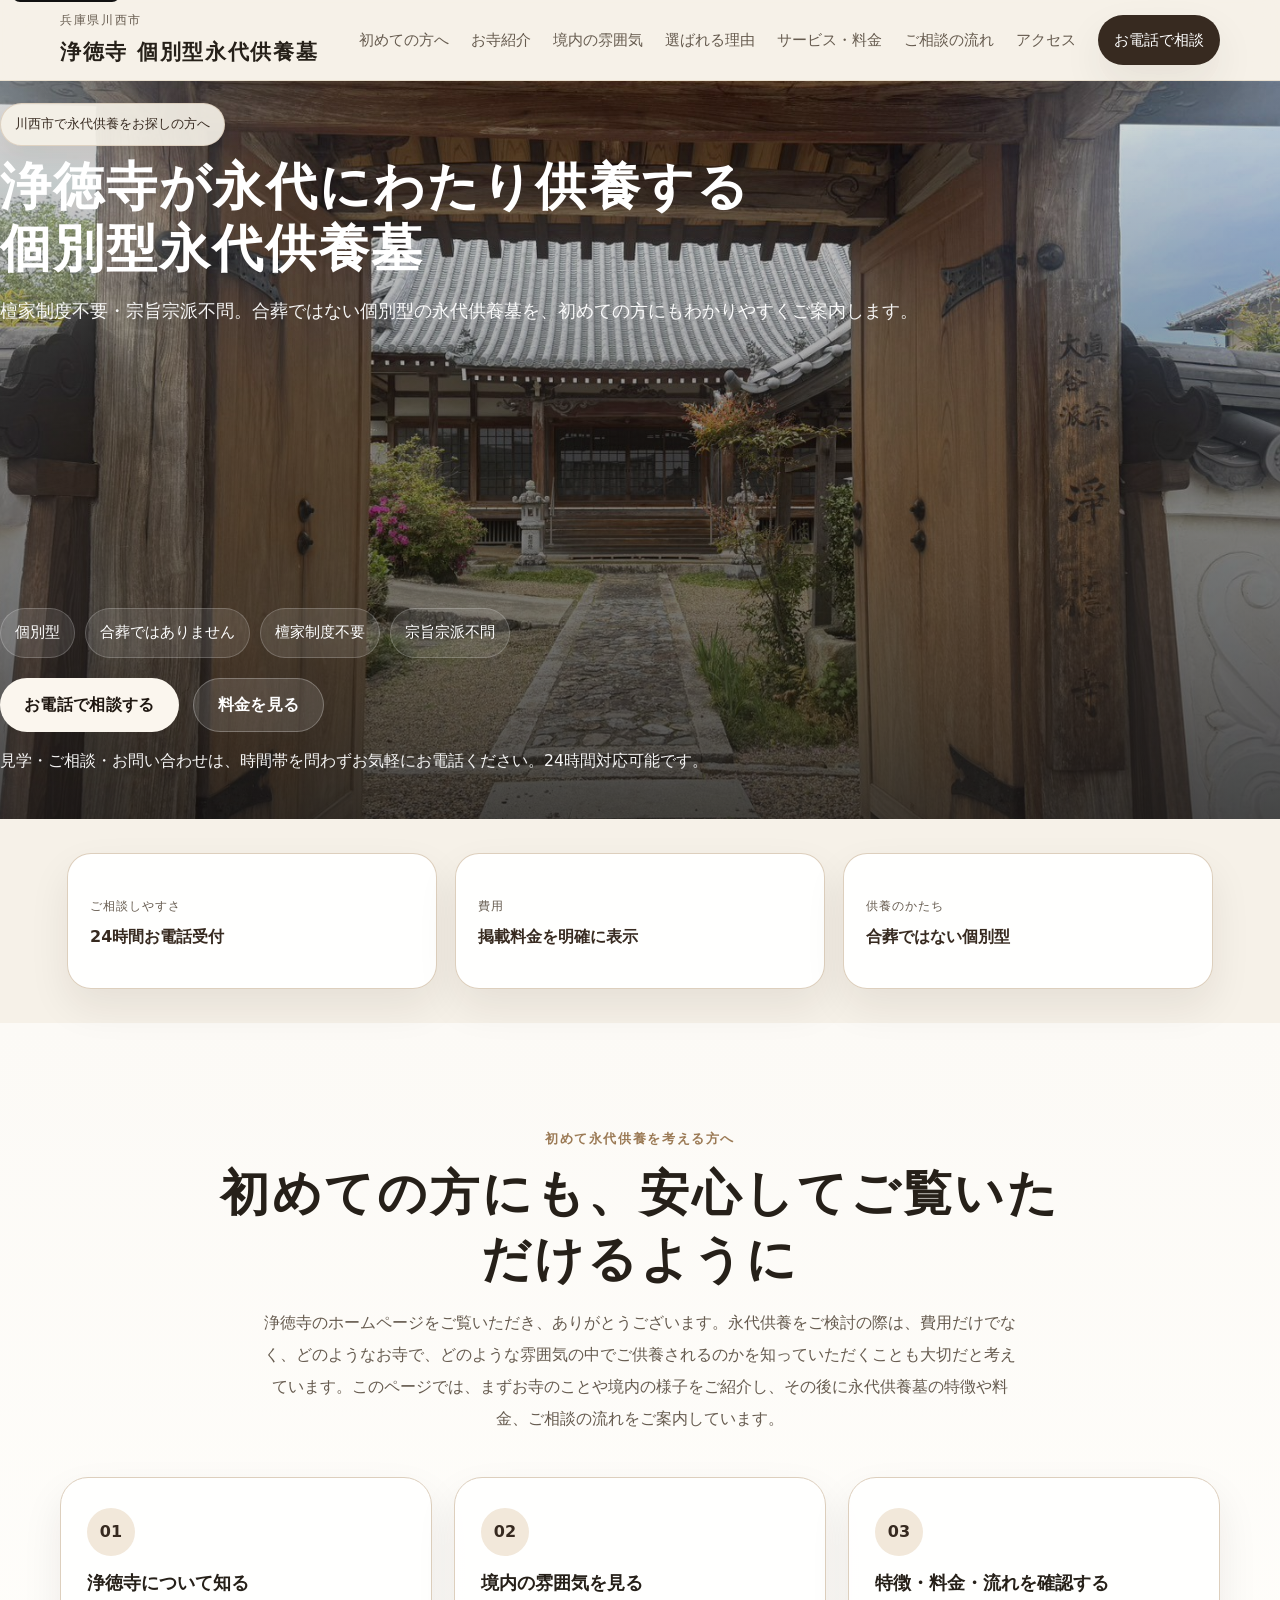
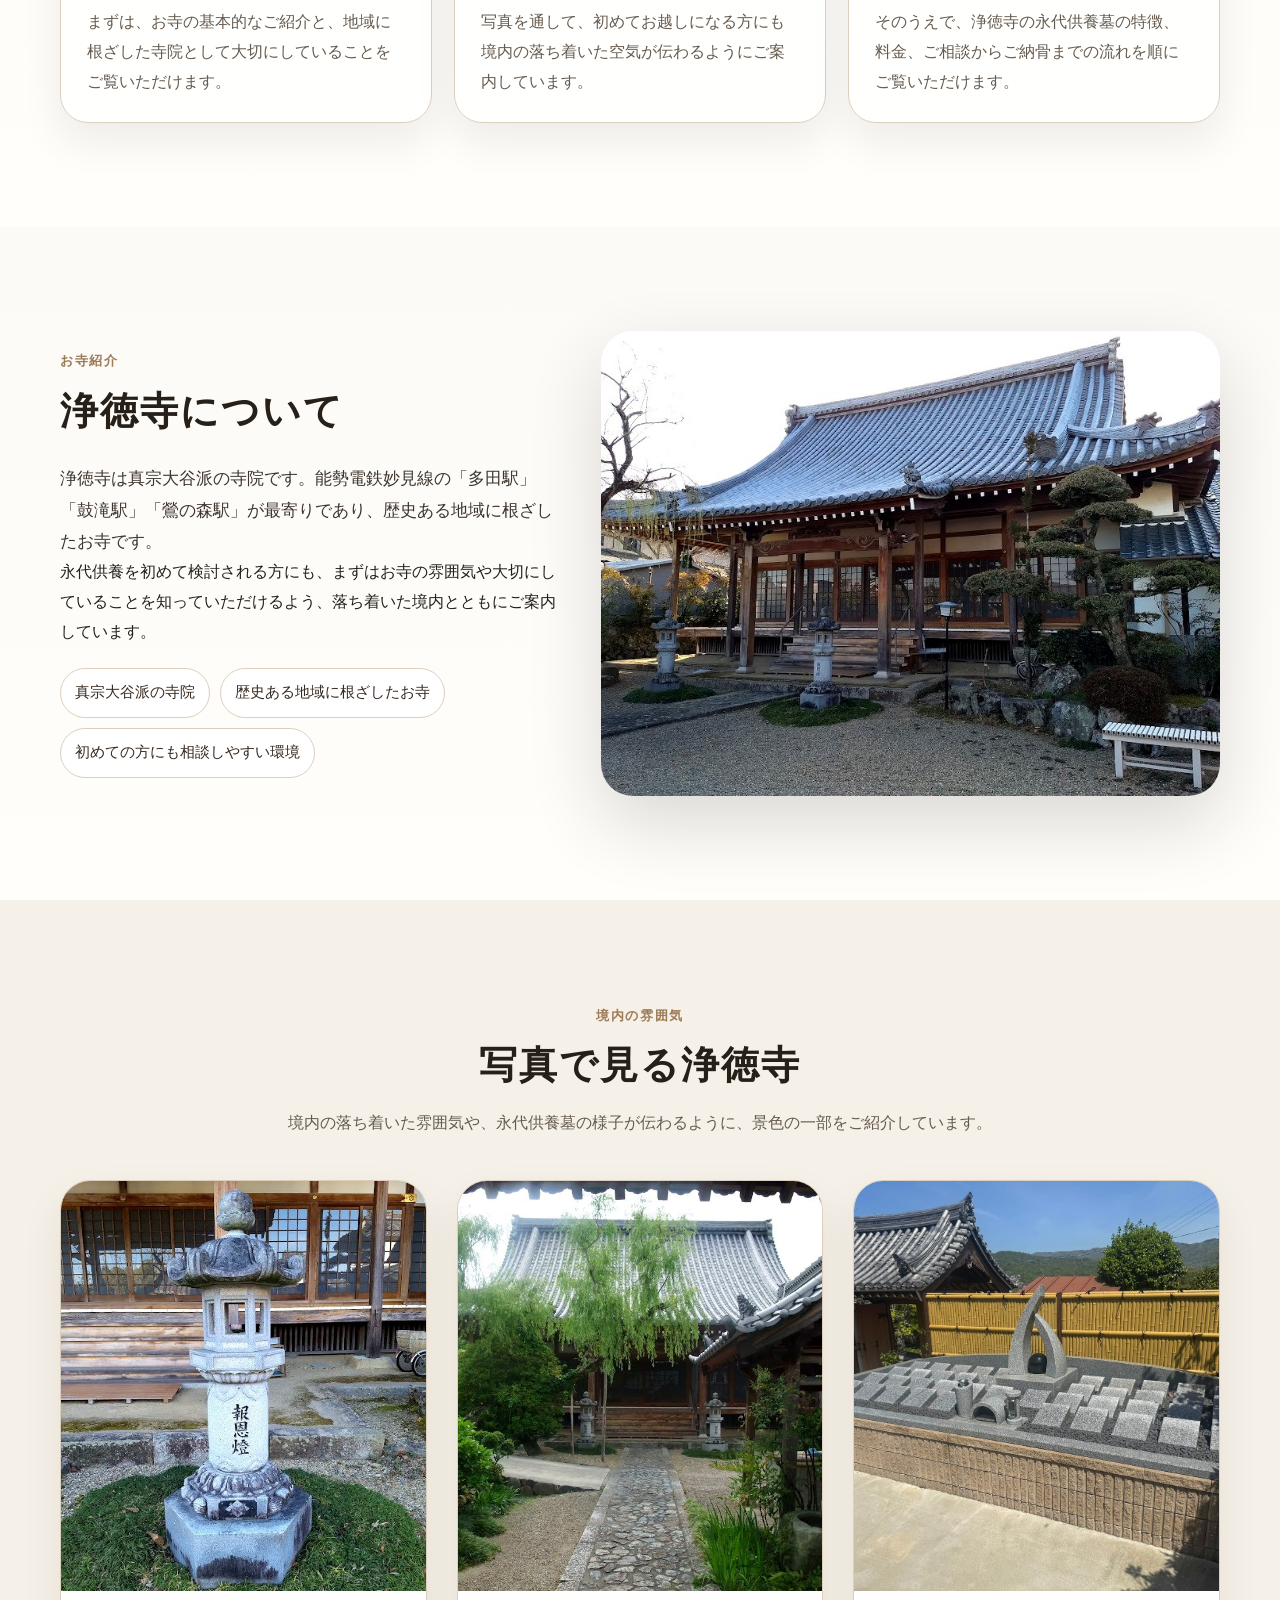
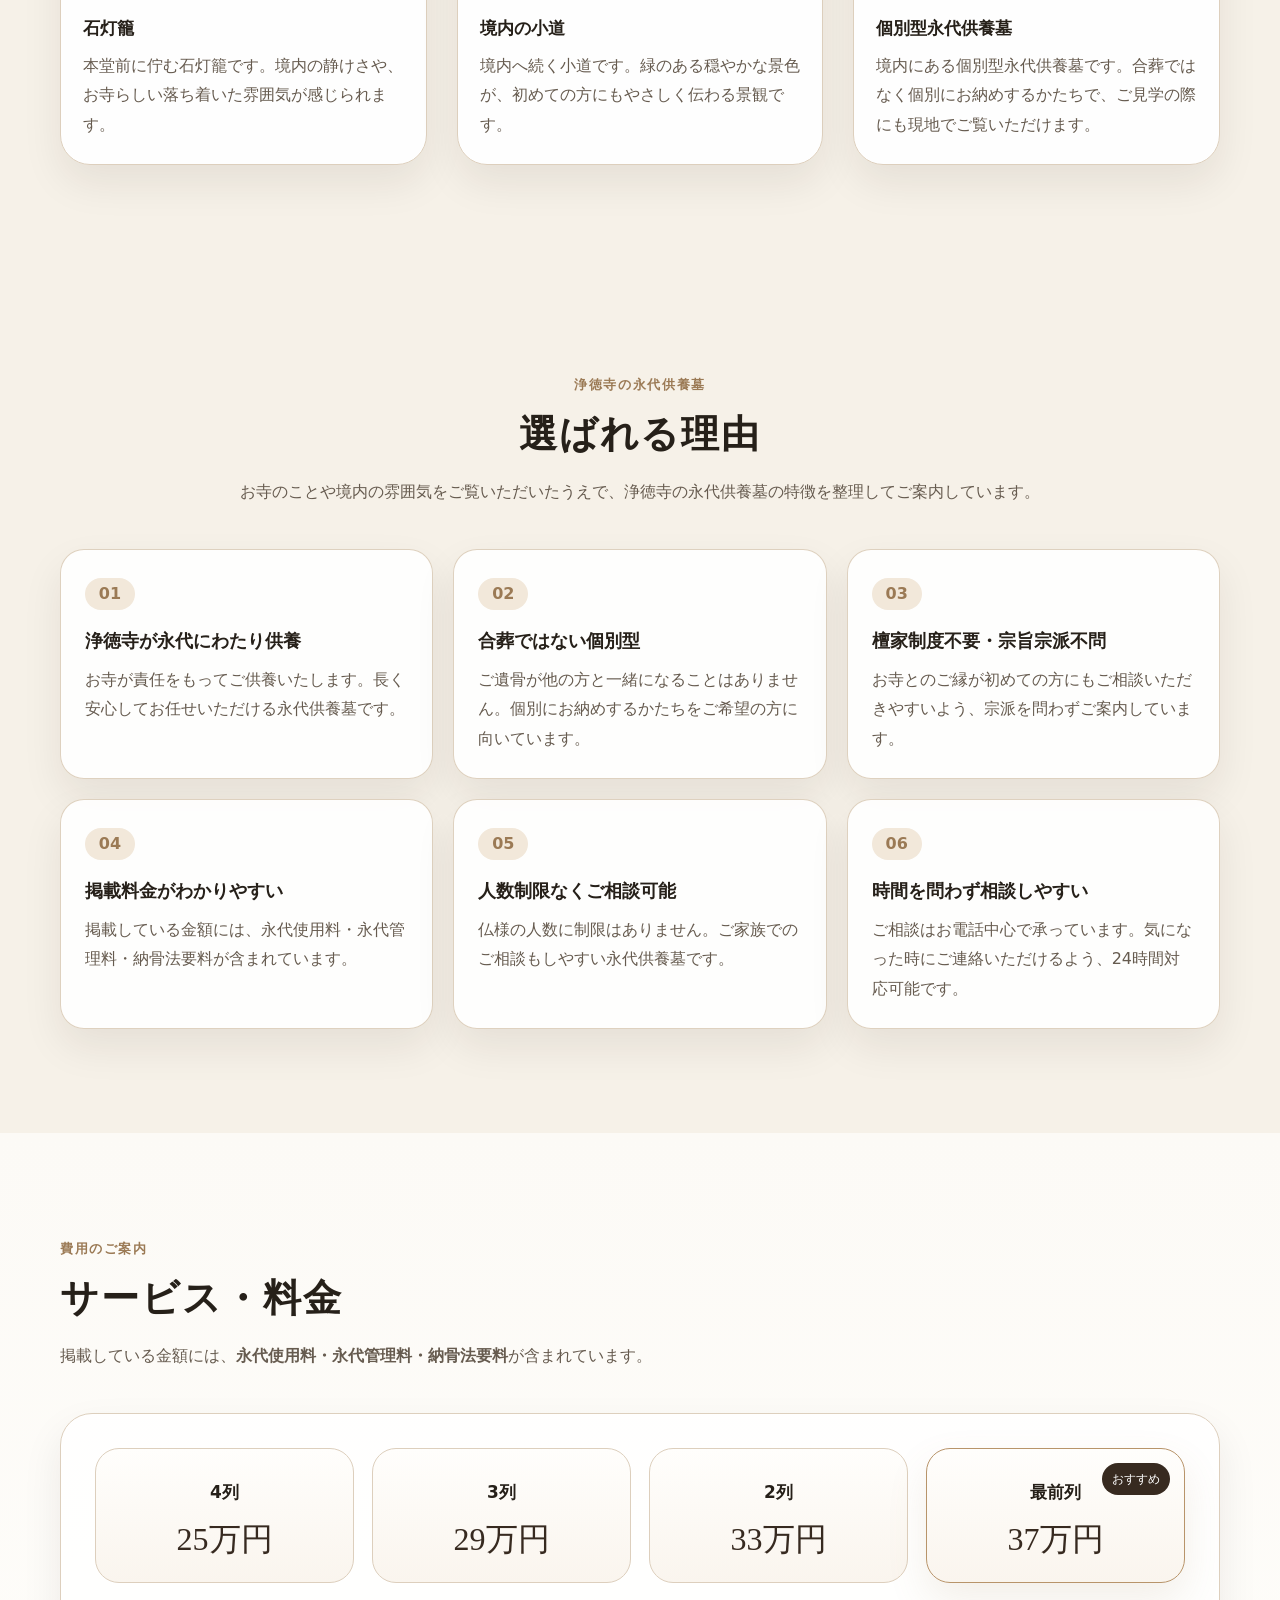
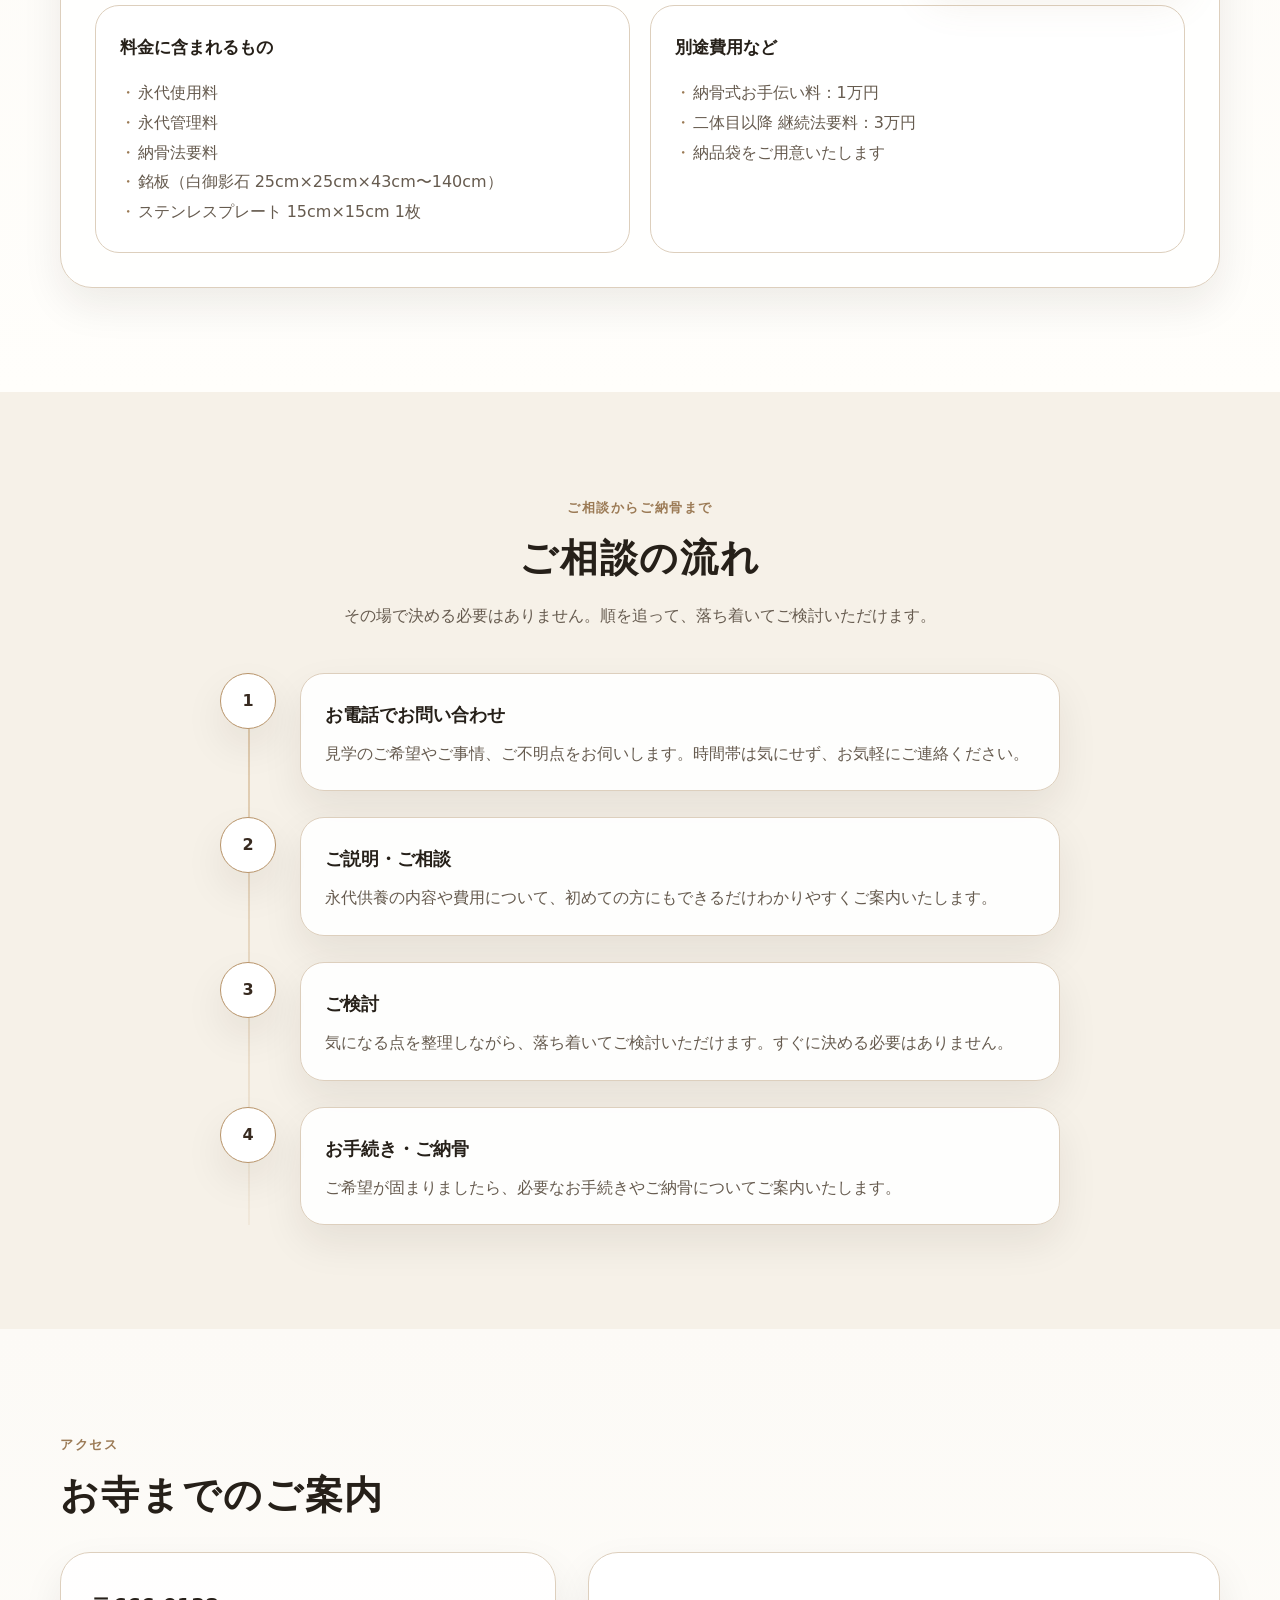
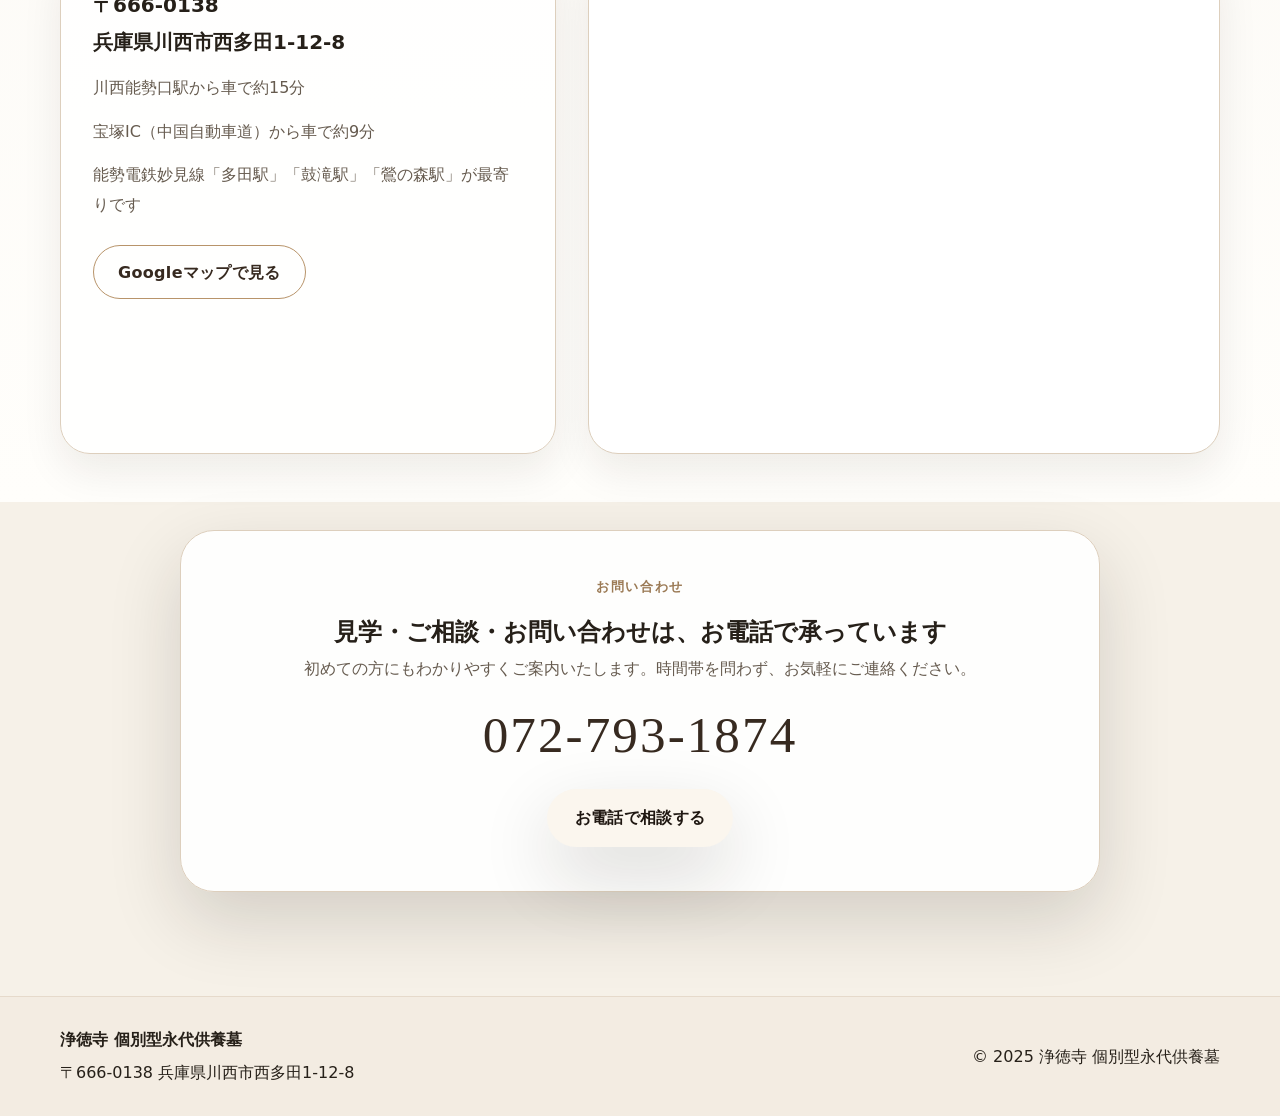
==== commit 02aed242: "Add files via upload" ====
--- a/index.html
+++ b/index.html
@@ -4,7 +4,7 @@
   <meta charset="utf-8">
   <meta name="viewport" content="width=device-width, initial-scale=1">
   <title>浄徳寺 個別型永代供養墓｜川西市で初めて永代供養を探す方へ</title>
-  <meta name="description" content="兵庫県川西市の浄徳寺による個別型永代供養墓のご案内。初めて永代供養を検討される方にもわかりやすく、お寺のご紹介、境内の雰囲気、選ばれる理由、料金、ご相談の流れまで順にご覧いただけます。">
+  <meta name="description" content="兵庫県川西市の浄徳寺による個別型永代供養墓のご案内。初めて永代供養を検討される方にもわかりやすく、お寺のご紹介、境内の雰囲気、永代供養墓の特徴、料金、ご相談の流れまで順にご覧いただけます。">
   <meta name="format-detection" content="telephone=no">
   <meta name="theme-color" content="#f6f1e8">
   <meta property="og:type" content="website">
@@ -141,12 +141,8 @@
             <p class="section-kicker">お寺紹介</p>
             <h2>浄徳寺について</h2>
           </div>
-          <p class="body-large">
-            浄徳寺は真宗大谷派の寺院です。能勢電鉄妙見線の「多田駅」「鼓滝駅」「鶯の森駅」が最寄りであり、歴史ある地域に根ざしたお寺です。
-          </p>
-          <p>
-            永代供養を初めて検討される方にも、まずはお寺の雰囲気や大切にしていることを知っていただけるよう、落ち着いた境内とともにご案内しています。
-          </p>
+          <p class="body-large">浄徳寺は真宗大谷派の寺院です。能勢電鉄妙見線の「多田駅」「鼓滝駅」「鶯の森駅」が最寄りであり、歴史ある地域に根ざしたお寺です。</p>
+          <p>永代供養を初めて検討される方にも、まずはお寺の雰囲気や大切にしていることを知っていただけるよう、落ち着いた境内とともにご案内しています。</p>
           <div class="temple-mini-points">
             <div>真宗大谷派の寺院</div>
             <div>歴史ある地域に根ざしたお寺</div>
@@ -164,7 +160,7 @@
         <div class="section-heading center gallery-heading">
           <p class="section-kicker">境内の雰囲気</p>
           <h2>写真で見る浄徳寺</h2>
-          <p>初めてお越しになる方にも境内の落ち着いた空気が伝わるよう、景色の一部をご紹介しています。</p>
+          <p>境内の落ち着いた雰囲気や、永代供養墓の様子が伝わるように、景色の一部をご紹介しています。</p>
         </div>
 
         <div class="gallery-grid gallery-centered">
@@ -177,10 +173,18 @@
           </figure>
 
           <figure class="gallery-item">
-            <img src="images/gallery-garden.jpg" alt="浄徳寺の境内へ続く参道">
+            <img src="images/gallery-garden.jpg" alt="浄徳寺の境内へ続く小道">
             <figcaption>
-              <strong>境内の参道</strong>
-              <span>境内へ続く参道です。緑のある穏やかな景色が、初めての方にもやさしく伝わる景観です。</span>
+              <strong>境内の小道</strong>
+              <span>境内へ続く小道です。緑のある穏やかな景色が、初めての方にもやさしく伝わる景観です。</span>
+            </figcaption>
+          </figure>
+
+          <figure class="gallery-item">
+            <img src="images/gallery-grave.jpg" alt="浄徳寺の個別型永代供養墓">
+            <figcaption>
+              <strong>個別型永代供養墓</strong>
+              <span>境内にある個別型永代供養墓です。合葬ではなく個別にお納めするかたちで、ご見学の際にも現地でご覧いただけます。</span>
             </figcaption>
           </figure>
         </div>
@@ -241,15 +245,15 @@
         <div class="pricing-shell">
           <div class="pricing-grid">
             <article class="price-card">
-              <h3>4列目</h3>
+              <h3>4列</h3>
               <p class="price">25万円</p>
             </article>
             <article class="price-card">
-              <h3>3列目</h3>
+              <h3>3列</h3>
               <p class="price">29万円</p>
             </article>
             <article class="price-card">
-              <h3>2列目</h3>
+              <h3>2列</h3>
               <p class="price">33万円</p>
             </article>
             <article class="price-card price-card-featured">
@@ -275,7 +279,7 @@
               <ul class="plain-list">
                 <li>納骨式お手伝い料：1万円</li>
                 <li>二体目以降 継続法要料：3万円</li>
-                <li>納骨袋をご用意いたします</li>
+                <li>納品袋をご用意いたします</li>
               </ul>
             </div>
           </div>
@@ -337,8 +341,7 @@
             <ul class="plain-list access-list">
               <li>川西能勢口駅から車で約15分</li>
               <li>宝塚IC（中国自動車道）から車で約9分</li>
-              <li>阪急川西能勢口駅からバス（西多田バス停）で約15分</li>
-              <li>能勢電鉄妙見線「多田駅」「鼓滝駅」「鶯の森駅」から徒歩約20分</li>
+              <li>能勢電鉄妙見線「多田駅」「鼓滝駅」「鶯の森駅」が最寄りです</li>
             </ul>
             <div class="access-actions">
               <a class="btn btn-outline" href="https://maps.app.goo.gl/2CKfLxkK2UYbUCqq8" target="_blank" rel="noopener noreferrer">Googleマップで見る</a>
@@ -346,11 +349,7 @@
           </div>
 
           <div class="map-card map-large">
-            <iframe
-              title="浄徳寺の地図"
-              src="https://www.google.com/maps?q=%E5%85%B5%E5%BA%AB%E7%9C%8C%E5%B7%9D%E8%A5%BF%E5%B8%82%E8%A5%BF%E5%A4%9A%E7%94%B01-12-8&z=16&output=embed"
-              loading="lazy"
-              referrerpolicy="no-referrer-when-downgrade"></iframe>
+            <iframe title="浄徳寺の地図" src="https://www.google.com/maps?q=%E5%85%B5%E5%BA%AB%E7%9C%8C%E5%B7%9D%E8%A5%BF%E5%B8%82%E8%A5%BF%E5%A4%9A%E7%94%B01-12-8&z=16&output=embed" loading="lazy" referrerpolicy="no-referrer-when-downgrade"></iframe>
           </div>
         </div>
       </div>
--- a/styles.css
+++ b/styles.css
@@ -118,7 +118,7 @@
   position:absolute;inset:0;
   background-image:url('images/hero-entrance.jpg');
   background-size:cover;
-  background-position:center center;
+  background-position:center 42%;
   transform:scale(1.03);
 }
 .hero-overlay{
@@ -533,9 +533,9 @@
   gap:30px;
 }
 .gallery-centered{
-  max-width:980px;
+  max-width:1160px;
   margin-inline:auto;
-  grid-template-columns:repeat(2, minmax(0,1fr));
+  grid-template-columns:repeat(3, minmax(0,1fr));
 }
 .gallery-item{
   overflow:hidden;
@@ -733,3 +733,42 @@
   .mobile-call{display:inline-flex}
   body{padding-bottom:86px}
 }
+
+
+/* v19 image refresh and mobile polish */
+@media (max-width: 980px){
+  .gallery-centered{grid-template-columns:repeat(2, minmax(0,1fr));}
+}
+
+@media (max-width: 820px){
+  .hero h1{font-size:clamp(2.2rem, 8vw, 3rem);line-height:1.16;}
+  .hero-title-top,.hero-title-bottom{font-size:1em;}
+  .hero-lead{max-width:34rem;font-size:1rem;line-height:1.8;white-space:normal;}
+  .hero-lower{margin-top:22px;}
+  .hero-points{gap:10px 8px;}
+  .hero-actions{margin-top:16px;}
+  .hero-note{margin-top:16px;line-height:1.8;}
+}
+
+@media (max-width: 640px){
+  .brand-kicker{font-size:.68rem;letter-spacing:.1em;}
+  .brand-name{font-size:1rem;line-height:1.45;letter-spacing:.04em;}
+  .menu-toggle{width:52px;height:52px;border-radius:16px;}
+  .hero{min-height:760px;}
+  .hero-content{min-height:760px;padding-top:14px;padding-bottom:18px;}
+  .eyebrow{padding:7px 12px;margin-bottom:14px;font-size:.78rem;max-width:100%;white-space:normal;}
+  .hero h1{font-size:clamp(2.25rem, 9.2vw, 3rem);line-height:1.14;letter-spacing:.03em;}
+  .hero-title-top,.hero-title-bottom{font-size:1em;}
+  .hero-title-bottom{margin-top:.08em;}
+  .hero-lead{margin-top:14px;max-width:none;font-size:1.01rem;line-height:1.8;white-space:normal;}
+  .hero-lower{display:flex;flex-direction:column;gap:16px;margin-top:26px;}
+  .hero-points{display:grid;grid-template-columns:repeat(2, minmax(0, 1fr));gap:10px;max-width:none;}
+  .hero-points li{display:flex;align-items:center;justify-content:center;min-height:46px;padding:9px 10px;font-size:.88rem;text-align:center;white-space:nowrap;background:rgba(255,255,255,.08);}
+  .hero-actions{display:block;margin-top:0;}
+  .hero-actions .btn-primary{display:none;}
+  .hero-actions .btn-secondary{display:inline-flex;min-width:0;min-height:50px;padding:0 18px;background:rgba(255,255,255,.14);border-color:rgba(255,255,255,.34);backdrop-filter:blur(4px);}
+  .hero-note{margin-top:0;max-width:24em;font-size:.96rem;line-height:1.8;color:rgba(255,255,255,.96);}
+  .gallery-centered{grid-template-columns:1fr;}
+  .mobile-call{display:inline-flex;right:12px;bottom:12px;min-height:50px;padding:0 18px;font-size:.96rem;}
+  body{padding-bottom:84px;}
+}
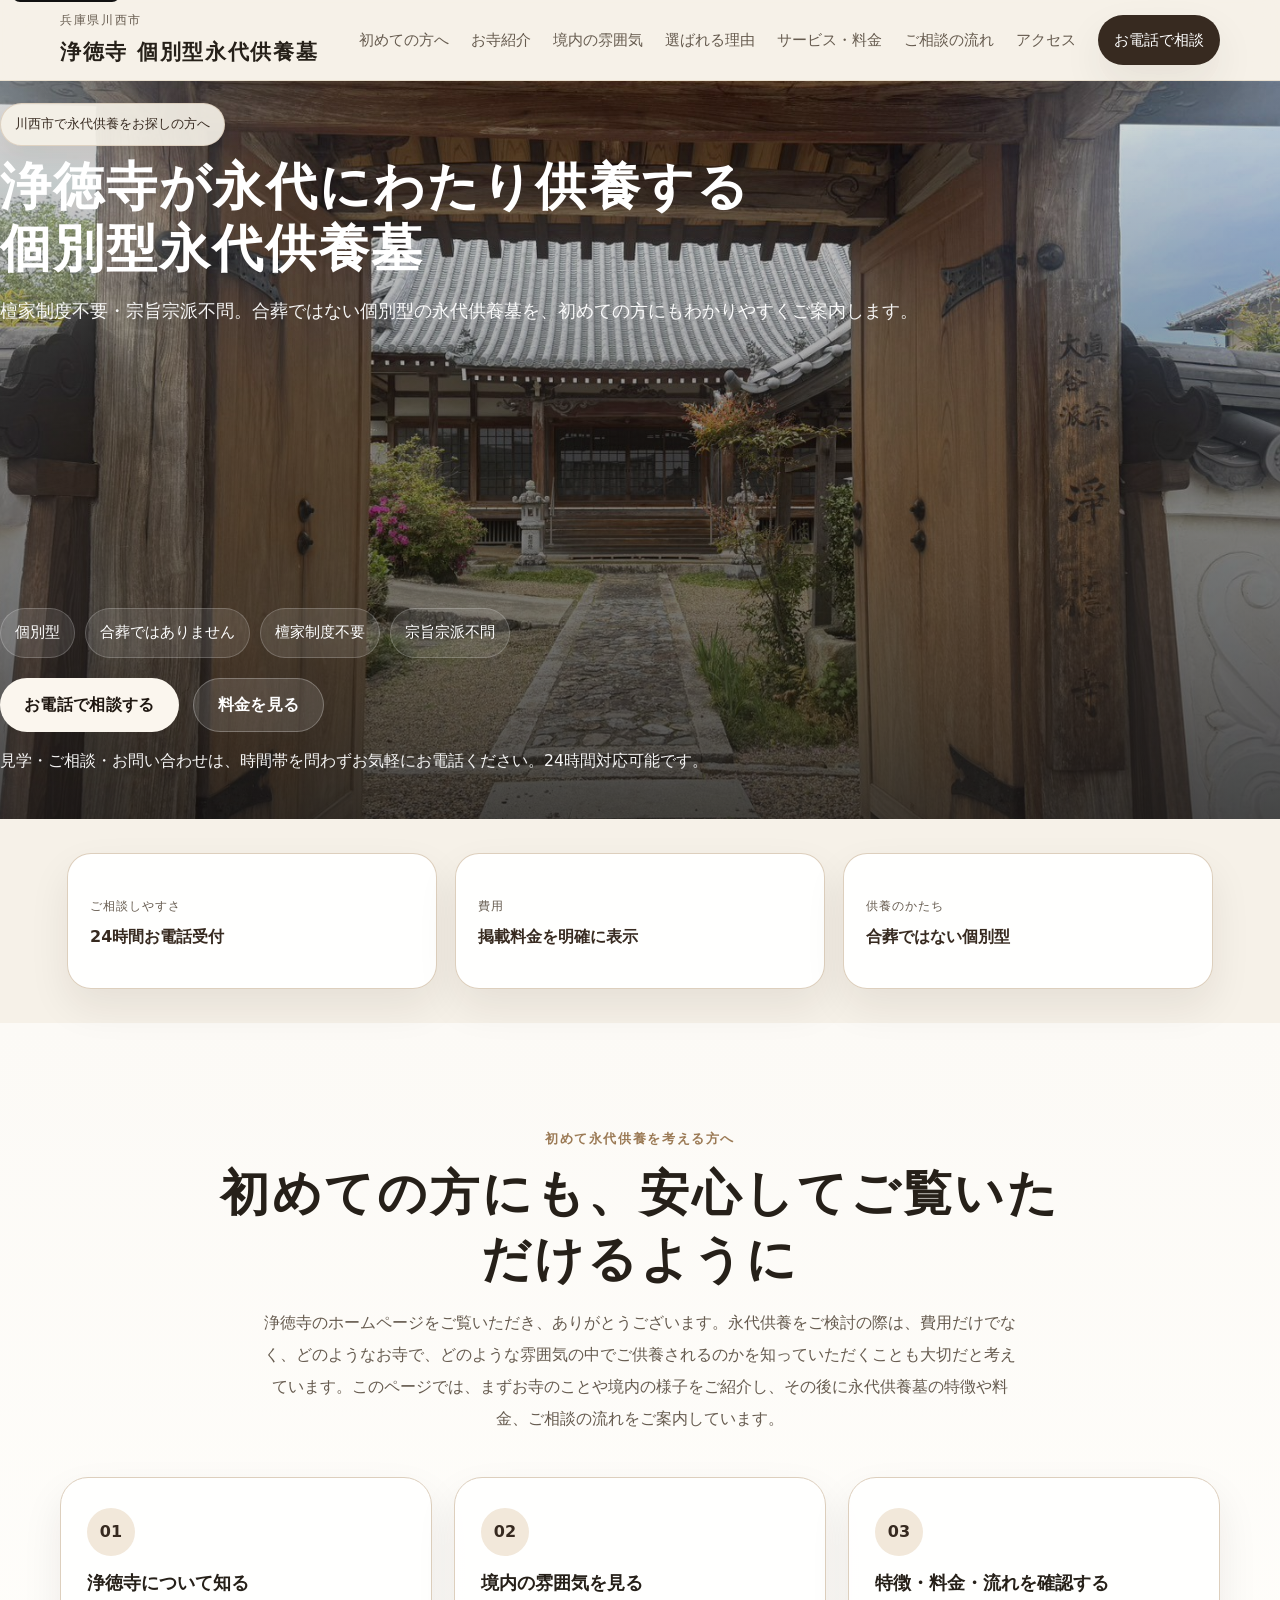
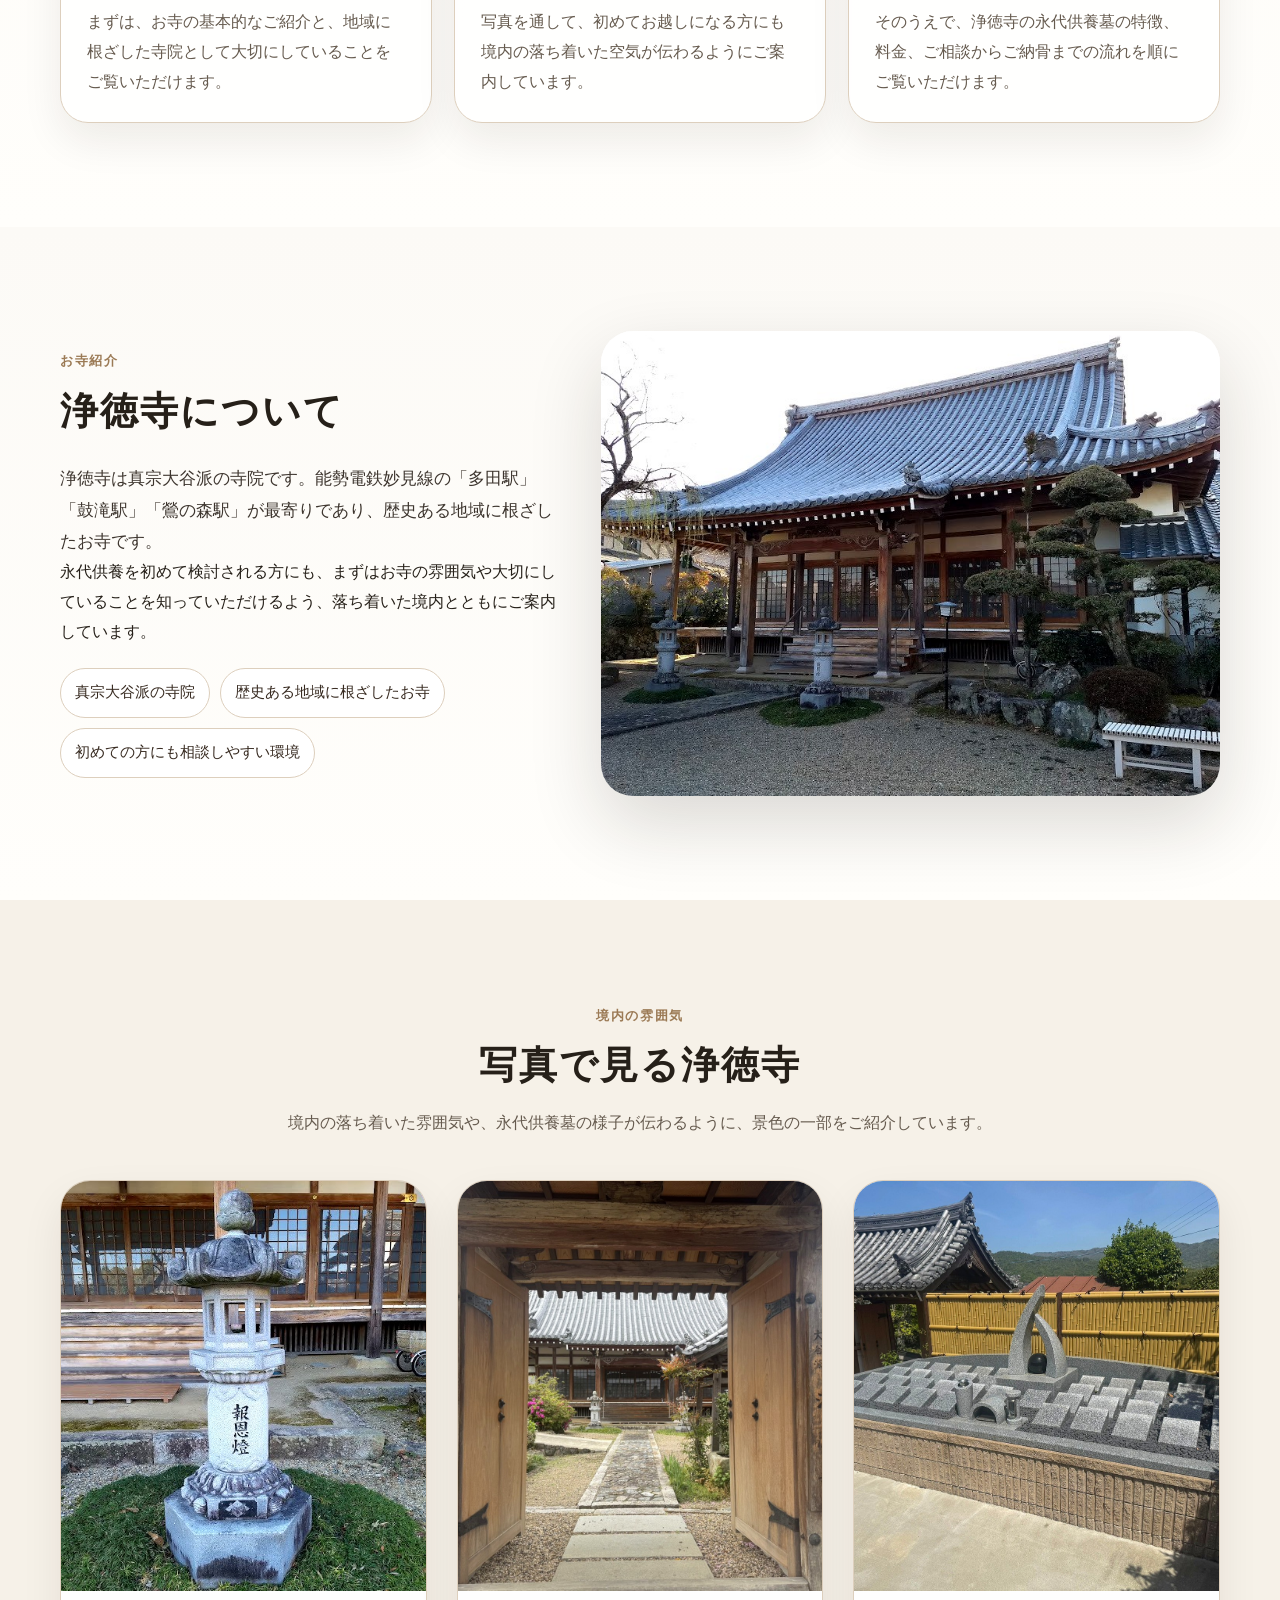
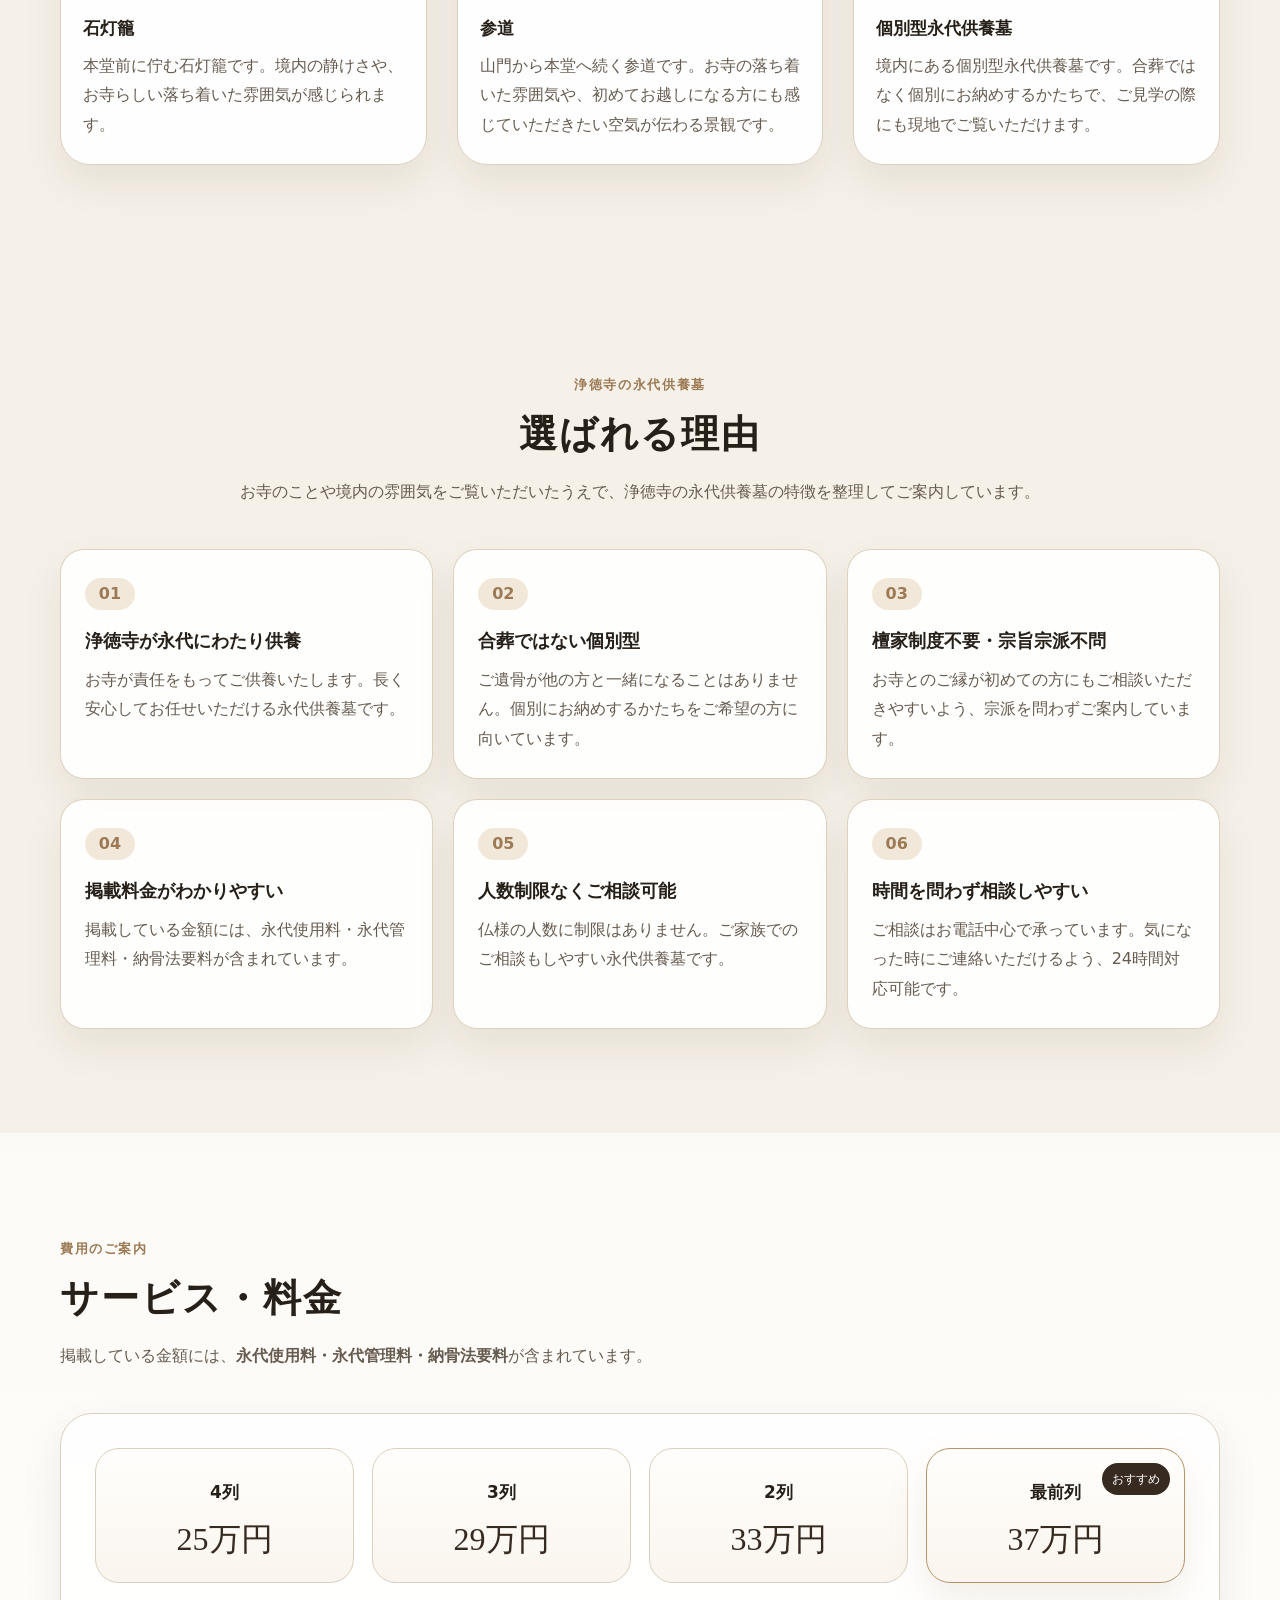
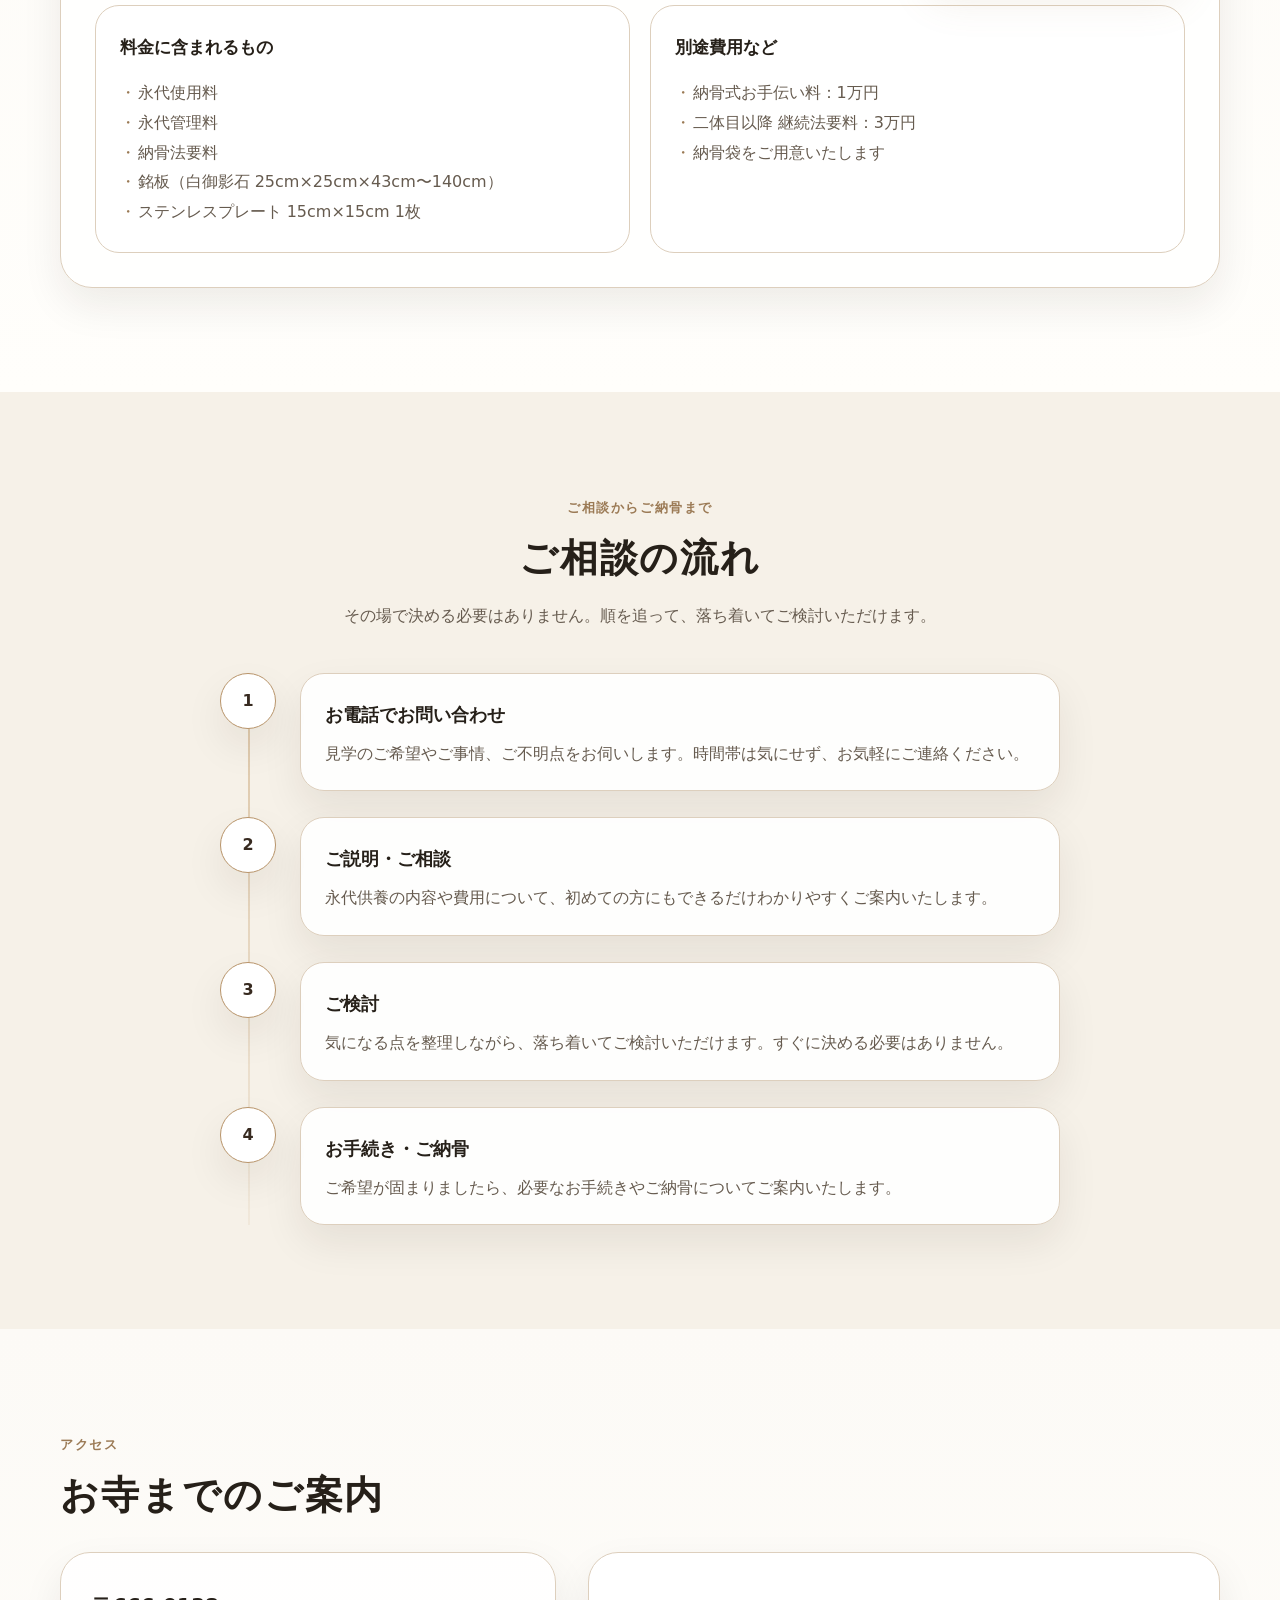
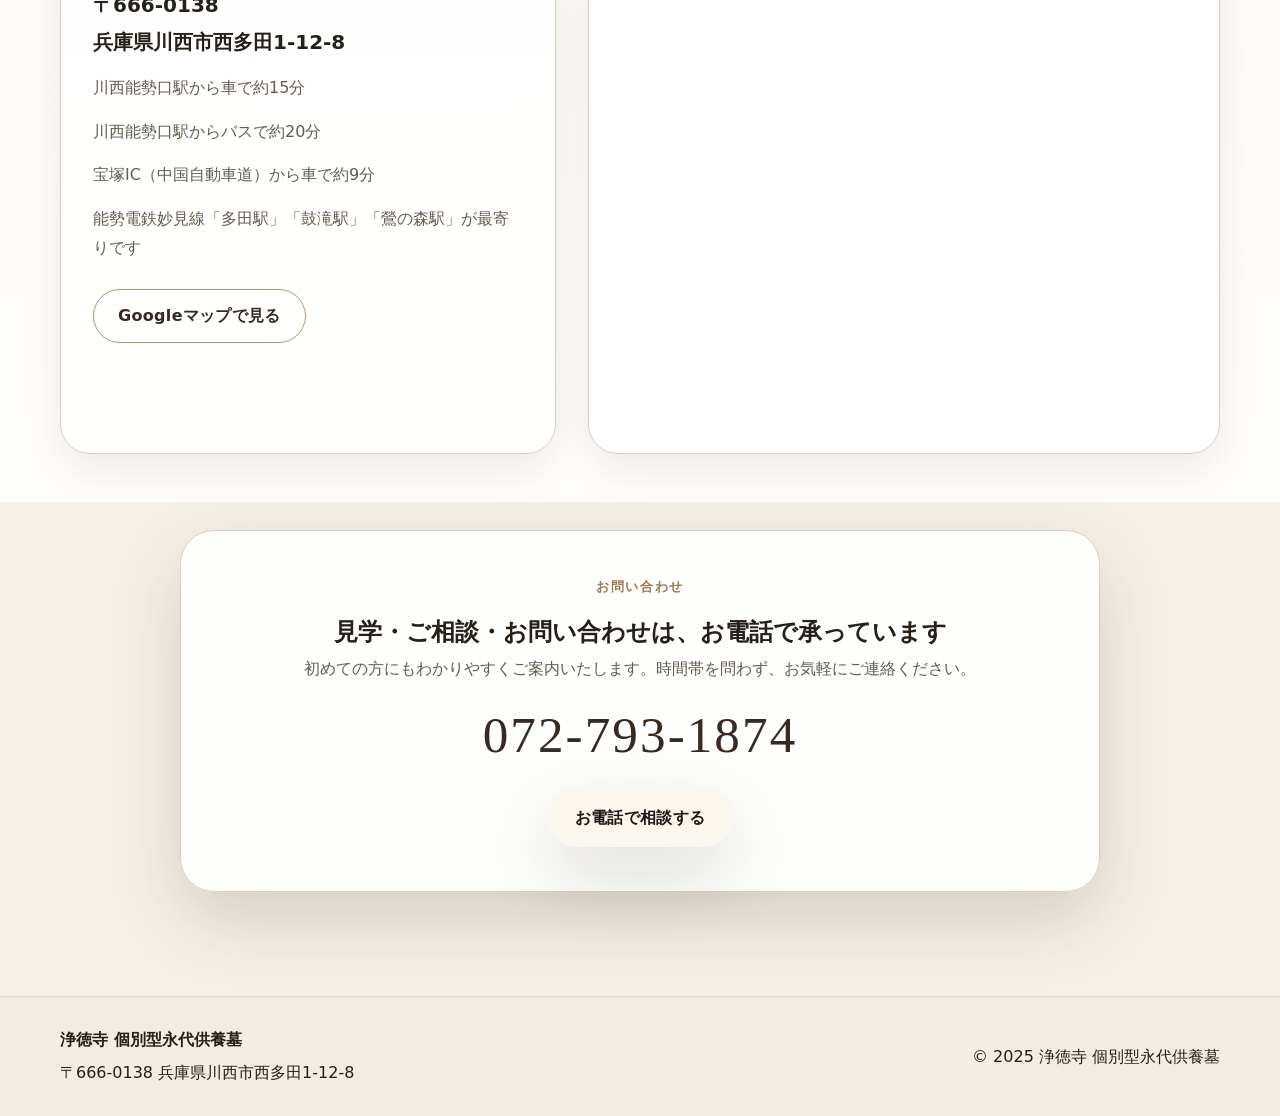
==== commit 748510bb: "Add files via upload" ====
--- a/index.html
+++ b/index.html
@@ -173,10 +173,10 @@
           </figure>
 
           <figure class="gallery-item">
-            <img src="images/gallery-garden.jpg" alt="浄徳寺の境内へ続く小道">
+            <img src="images/gallery-approach.jpg" alt="浄徳寺の参道">
             <figcaption>
-              <strong>境内の小道</strong>
-              <span>境内へ続く小道です。緑のある穏やかな景色が、初めての方にもやさしく伝わる景観です。</span>
+              <strong>参道</strong>
+              <span>山門から本堂へ続く参道です。お寺の落ち着いた雰囲気や、初めてお越しになる方にも感じていただきたい空気が伝わる景観です。</span>
             </figcaption>
           </figure>
 
@@ -279,7 +279,7 @@
               <ul class="plain-list">
                 <li>納骨式お手伝い料：1万円</li>
                 <li>二体目以降 継続法要料：3万円</li>
-                <li>納品袋をご用意いたします</li>
+                <li>納骨袋をご用意いたします</li>
               </ul>
             </div>
           </div>
@@ -340,6 +340,7 @@
             <p class="address">〒666-0138<br>兵庫県川西市西多田1-12-8</p>
             <ul class="plain-list access-list">
               <li>川西能勢口駅から車で約15分</li>
+              <li>川西能勢口駅からバスで約20分</li>
               <li>宝塚IC（中国自動車道）から車で約9分</li>
               <li>能勢電鉄妙見線「多田駅」「鼓滝駅」「鶯の森駅」が最寄りです</li>
             </ul>
--- a/styles.css
+++ b/styles.css
@@ -705,6 +705,7 @@
   .hero-title-top{font-size:.74em}
   .trust-strip{padding-top:18px}
   .trust-grid{grid-template-columns:1fr;gap:12px}
+  .trust-card{min-height:unset;padding:14px 20px 12px}
   .guide-cards,.reasons-grid,.pricing-grid,.pricing-meta,.gallery-centered{
     grid-template-columns:1fr;
   }
